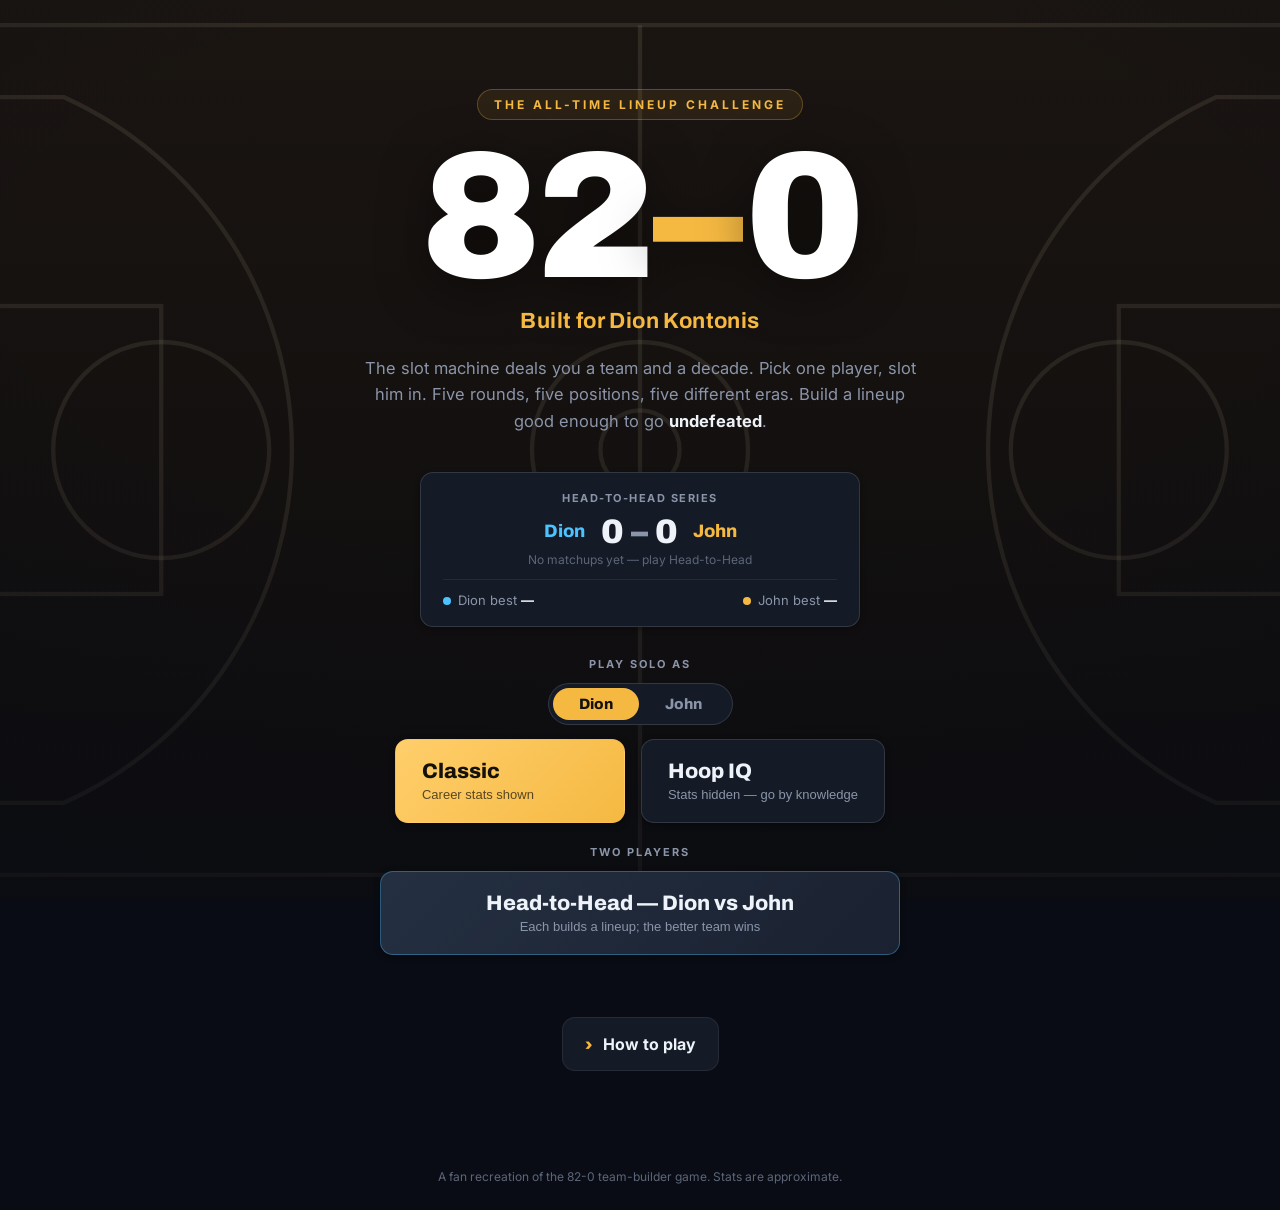
==== index.html @ c22071d2 "Add Dion & John users, head-to-head 2-player mode, and stats - Two users (Dion, John): pick who you " ====
<!DOCTYPE html>
<html lang="en">
  <head>
    <meta charset="UTF-8" />
    <meta name="viewport" content="width=device-width, initial-scale=1.0" />
    <title>82-0 · Built for Dion Kontonis</title>
    <link rel="preconnect" href="https://fonts.googleapis.com" />
    <link rel="preconnect" href="https://fonts.gstatic.com" crossorigin />
    <link
      href="https://fonts.googleapis.com/css2?family=Archivo:wght@600;700;800;900&family=Inter:wght@400;500;600;700;800&display=swap"
      rel="stylesheet"
    />
    <link rel="stylesheet" href="css/styles.css" />
  </head>
  <body>
    <div class="court-bg" aria-hidden="true">
      <svg viewBox="0 0 940 500" preserveAspectRatio="xMidYMid slice">
        <defs>
          <linearGradient id="hw" x1="0" y1="0" x2="0" y2="1">
            <stop offset="0" stop-color="#241a10" />
            <stop offset="0.5" stop-color="#1c140c" />
            <stop offset="1" stop-color="#120d08" />
          </linearGradient>
        </defs>
        <rect class="hw" x="0" y="0" width="940" height="500" fill="url(#hw)" />
        <g class="lines" fill="none">
          <rect x="14" y="14" width="912" height="472" rx="2" />
          <line x1="470" y1="14" x2="470" y2="486" />
          <circle cx="470" cy="250" r="60" />
          <circle cx="470" cy="250" r="22" />
          <!-- left end -->
          <rect x="14" y="170" width="190" height="160" />
          <circle cx="204" cy="250" r="60" />
          <line x1="58" y1="220" x2="58" y2="280" />
          <circle cx="68" cy="250" r="9" />
          <path d="M14,54 L150,54 A215,215 0 0 1 150,446 L14,446" />
          <!-- right end -->
          <rect x="736" y="170" width="190" height="160" />
          <circle cx="736" cy="250" r="60" />
          <line x1="882" y1="220" x2="882" y2="280" />
          <circle cx="872" cy="250" r="9" />
          <path d="M926,54 L790,54 A215,215 0 0 0 790,446 L926,446" />
        </g>
      </svg>
    </div>
    <div id="fireworks" class="fx-layer"></div>
    <div id="confetti" class="confetti-layer"></div>

    <!-- START SCREEN -->
    <section id="start-screen" class="screen">
      <div class="hero">
        <span class="kicker">The all-time lineup challenge</span>
        <h1 class="logo">82<span class="dash">–</span>0</h1>
        <p class="built-for">Built for Dion Kontonis</p>
        <p class="tagline">
          The slot machine deals you a team and a decade. Pick one player, slot
          him in. Five rounds, five positions, five different eras. Build a
          lineup good enough to go <strong>undefeated</strong>.
        </p>
        <div class="scoreboard" id="scoreboard"></div>

        <div class="play-section">
          <div class="section-head">Play solo as</div>
          <div class="user-toggle" id="user-toggle">
            <button class="utog active" data-user="Dion">Dion</button>
            <button class="utog" data-user="John">John</button>
          </div>
          <div class="mode-buttons">
            <button id="play-classic" class="mode-btn primary">
              <span class="mode-title">Classic</span>
              <span class="mode-sub">Career stats shown</span>
            </button>
            <button id="play-hoopiq" class="mode-btn">
              <span class="mode-title">Hoop IQ</span>
              <span class="mode-sub">Stats hidden — go by knowledge</span>
            </button>
          </div>
        </div>

        <div class="play-section">
          <div class="section-head">Two players</div>
          <button id="play-h2h" class="mode-btn h2h-btn">
            <span class="mode-title">Head-to-Head — Dion vs John</span>
            <span class="mode-sub">Each builds a lineup; the better team wins</span>
          </button>
        </div>

        <details class="how-to">
          <summary>How to play</summary>
          <ul>
            <li>Each round, a random <b>decade</b> and <b>franchise</b> are rolled.</li>
            <li>Pick exactly one player and place him at an open court position he actually played.</li>
            <li>Fill all five spots: PG, SG, SF, PF, C — each from a different decade.</li>
            <li>You get <b>one team skip</b> and <b>one era skip</b> per game.</li>
            <li>After five picks, your season is simulated into a record from 0–82 to 82–0.</li>
          </ul>
        </details>
      </div>
    </section>

    <!-- GAME SCREEN -->
    <section id="game-screen" class="screen hidden">
      <header class="topbar">
        <div class="brand">
          82<span class="dash">–</span>0
          <span class="brand-sub">Built for Dion Kontonis</span>
        </div>
        <div class="topbar-right">
          <span id="builder-badge" class="badge builder hidden"></span>
          <span id="mode-badge" class="badge">Classic</span>
          <span id="round-indicator" class="round">Round 1 / 5</span>
        </div>
      </header>

      <div class="court-wrap">
        <div id="court" class="court"></div>
      </div>

      <div class="slot-machine" id="slot-machine">
        <div class="reel" id="reel-team">
          <span id="reel-logo" class="reel-logo"></span>
          <span id="reel-text" class="reel-text">—</span>
        </div>
        <div class="skips">
          <button id="team-skip" class="skip-btn">Team skip (1)</button>
          <button id="era-skip" class="skip-btn">Era skip (1)</button>
        </div>
      </div>
      <div id="roll-note" class="roll-note hidden"></div>

      <div class="roster-toolbar">
        <input
          id="roster-search"
          class="roster-search"
          type="search"
          placeholder="Search this roster by name…"
          autocomplete="off"
        />
        <span id="roster-count" class="roster-count"></span>
      </div>

      <div class="roster-filters">
        <div class="pos-chips" id="pos-chips">
          <button class="chip active" data-pos="ALL">All</button>
          <button class="chip" data-pos="PG">PG</button>
          <button class="chip" data-pos="SG">SG</button>
          <button class="chip" data-pos="SF">SF</button>
          <button class="chip" data-pos="PF">PF</button>
          <button class="chip" data-pos="C">C</button>
        </div>
        <label class="sort-label">
          Sort
          <select id="sort-select" class="sort-select">
            <option value="ppg">Points</option>
            <option value="rpg">Rebounds</option>
            <option value="apg">Assists</option>
            <option value="spg">Steals</option>
            <option value="bpg">Blocks</option>
            <option value="name">Name (A–Z)</option>
          </select>
        </label>
      </div>

      <div id="roster-list" class="roster-list"></div>
    </section>

    <!-- RESULT SCREEN -->
    <section id="result-screen" class="screen hidden">
      <div class="result-card">
        <p class="result-label">Final projected record</p>
        <h2 id="result-record" class="record">0–0</h2>
        <div class="grade-row">
          <span class="grade-label">Grade</span>
          <span id="result-grade" class="grade">A</span>
        </div>
        <p id="result-blurb" class="result-blurb"></p>

        <ul id="result-lineup" class="result-lineup"></ul>

        <details class="rating-breakdown">
          <summary>How this record was calculated</summary>
          <p class="rating-note">
            Your five players' per-game stats are added up. Each category is
            scored against an elite five-man lineup, weighted, and combined into
            a strength rating that maps to a record. Bars show your lineup's
            total vs. the elite bar.
          </p>
          <div id="rating-bars" class="rating-bars"></div>
          <div class="rating-strength">
            Strength rating: <b id="rating-value">—</b>
          </div>
        </details>

        <div class="result-extras">
          <div class="extra">
            <span class="extra-label">Best pick</span>
            <span id="result-best" class="extra-value"></span>
          </div>
          <div class="extra">
            <span class="extra-label">Biggest weakness</span>
            <span id="result-weakness" class="extra-value"></span>
          </div>
        </div>

        <div id="personal-best" class="personal-best hidden"></div>

        <div class="result-actions">
          <button id="save-result" class="action-btn save">★ Record this result</button>
          <button id="share-result" class="action-btn">Share</button>
        </div>
        <button id="play-again" class="action-btn primary play-again">Play again</button>
      </div>
    </section>

    <!-- HANDOFF (pass the device) -->
    <section id="handoff-screen" class="screen hidden">
      <div class="handoff-card">
        <div id="handoff-check" class="handoff-check">✓</div>
        <h2 id="handoff-title" class="handoff-title"></h2>
        <p id="handoff-sub" class="handoff-sub"></p>
        <button id="handoff-continue" class="action-btn primary"></button>
      </div>
    </section>

    <!-- HEAD-TO-HEAD RESULT -->
    <section id="h2h-result-screen" class="screen hidden">
      <div class="h2h-card">
        <p class="result-label">Head-to-head result</p>
        <h2 id="h2h-winner" class="h2h-winner"></h2>
        <p id="h2h-blurb" class="result-blurb"></p>
        <div class="h2h-grid">
          <div class="h2h-side" id="h2h-side-0"></div>
          <div class="h2h-vs">VS</div>
          <div class="h2h-side" id="h2h-side-1"></div>
        </div>
        <div id="h2h-series" class="h2h-series"></div>
        <div class="result-actions">
          <button id="h2h-again" class="action-btn save">Rematch</button>
          <button id="h2h-home" class="action-btn">Home</button>
        </div>
      </div>
    </section>

    <footer class="site-footer">
      A fan recreation of the 82-0 team-builder game. Stats are approximate.
    </footer>

    <script src="js/data.js"></script>
    <script src="js/teams.js"></script>
    <script src="js/game.js"></script>
  </body>
</html>
---- css/styles.css ----
/* ============================================================
   82-0 · Built for Dion Kontonis
   Visual system: dark, crisp, sports-broadcast feel.
   ============================================================ */

:root {
  --bg: #090c14;
  --bg-2: #0e131f;
  --surface: #141a26;
  --surface-2: #1a2130;
  --surface-3: #222b3c;
  --line: rgba(255, 255, 255, 0.07);
  --line-2: rgba(255, 255, 255, 0.13);

  --text: #eef2f9;
  --muted: #8b95a9;
  --faint: #5d6678;

  --accent: #f5b942;       /* amber gold */
  --accent-2: #ffce6b;
  --ink: #14110a;          /* text on accent */
  --info: #4cc2ff;
  --good: #34d399;
  --bad: #f6685e;

  --radius: 18px;
  --radius-md: 13px;
  --radius-sm: 9px;
  --shadow-sm: 0 2px 6px rgba(0, 0, 0, 0.35);
  --shadow: 0 14px 40px rgba(0, 0, 0, 0.4);
  --shadow-lg: 0 30px 70px rgba(0, 0, 0, 0.55);

  --display: "Archivo", "Inter", system-ui, sans-serif;
  --body: "Inter", system-ui, -apple-system, "Segoe UI", Roboto, sans-serif;
}

* {
  box-sizing: border-box;
}

html {
  -webkit-text-size-adjust: 100%;
}

body {
  margin: 0;
  font-family: var(--body);
  color: var(--text);
  background:
    radial-gradient(1100px 520px at 85% -8%, rgba(76, 194, 255, 0.10), transparent 60%),
    radial-gradient(900px 500px at 10% 0%, rgba(245, 185, 66, 0.10), transparent 55%),
    linear-gradient(180deg, var(--bg-2) 0%, var(--bg) 60%);
  background-color: var(--bg);
  min-height: 100vh;
  -webkit-font-smoothing: antialiased;
  text-rendering: optimizeLegibility;
}

.screen {
  max-width: 1000px;
  margin: 0 auto;
  padding: 26px 20px 72px;
}

.hidden {
  display: none !important;
}

::selection {
  background: rgba(245, 185, 66, 0.3);
}

/* ----------------------------- Start screen ----------------------------- */
.hero {
  text-align: center;
  padding-top: 7vh;
  display: flex;
  flex-direction: column;
  align-items: center;
}

.kicker {
  display: inline-block;
  text-transform: uppercase;
  letter-spacing: 3px;
  font-size: 12px;
  font-weight: 700;
  color: var(--accent);
  background: rgba(245, 185, 66, 0.08);
  border: 1px solid rgba(245, 185, 66, 0.28);
  padding: 7px 16px;
  border-radius: 999px;
}

.logo {
  font-family: var(--display);
  font-size: clamp(86px, 19vw, 180px);
  font-weight: 900;
  line-height: 0.86;
  margin: 20px 0 0;
  letter-spacing: -5px;
  color: #fff;
  text-shadow: 0 10px 50px rgba(0, 0, 0, 0.5);
}

.dash {
  color: var(--accent);
}

.built-for {
  margin: 14px 0 0;
  font-family: var(--display);
  font-size: clamp(16px, 2.4vw, 22px);
  font-weight: 700;
  letter-spacing: 0.4px;
  color: var(--accent);
}

.tagline {
  max-width: 560px;
  margin: 22px auto 34px;
  color: var(--muted);
  font-size: 16.5px;
  line-height: 1.6;
}

.tagline strong {
  color: var(--text);
}

.mode-buttons {
  display: flex;
  gap: 16px;
  justify-content: center;
  flex-wrap: wrap;
}

.mode-btn {
  display: flex;
  flex-direction: column;
  gap: 5px;
  align-items: flex-start;
  text-align: left;
  background: var(--surface);
  border: 1px solid var(--line-2);
  color: var(--text);
  padding: 20px 26px;
  border-radius: var(--radius-md);
  cursor: pointer;
  min-width: 230px;
  box-shadow: var(--shadow-sm);
  transition: transform 0.15s ease, border-color 0.15s ease,
    box-shadow 0.15s ease, background 0.15s ease;
}

.mode-btn:hover {
  transform: translateY(-3px);
  border-color: rgba(245, 185, 66, 0.6);
  box-shadow: var(--shadow);
}

.mode-btn.primary {
  background: linear-gradient(135deg, var(--accent-2) 0%, var(--accent) 100%);
  color: var(--ink);
  border-color: transparent;
}

.mode-btn.primary .mode-sub {
  color: rgba(20, 17, 10, 0.7);
}

.mode-title {
  font-family: var(--display);
  font-size: 21px;
  font-weight: 800;
}

.mode-sub {
  font-size: 13px;
  color: var(--muted);
}

.how-to {
  margin: 40px auto 0;
  max-width: 560px;
  text-align: left;
  background: var(--surface);
  border: 1px solid var(--line);
  border-radius: var(--radius-md);
  padding: 16px 22px;
}

.how-to summary {
  cursor: pointer;
  font-weight: 700;
  color: var(--text);
  list-style: none;
}

.how-to summary::-webkit-details-marker {
  display: none;
}

.how-to summary::before {
  content: "›";
  color: var(--accent);
  font-weight: 900;
  margin-right: 10px;
  display: inline-block;
  transition: transform 0.2s ease;
}

.how-to[open] summary::before {
  transform: rotate(90deg);
}

.how-to ul {
  margin: 14px 0 4px;
  color: var(--muted);
  line-height: 1.7;
  padding-left: 22px;
}

.how-to b {
  color: var(--text);
}

/* ------------------------------- Top bar -------------------------------- */
.topbar {
  display: flex;
  justify-content: space-between;
  align-items: center;
  margin-bottom: 22px;
  padding-bottom: 18px;
  border-bottom: 1px solid var(--line);
}

.brand {
  display: flex;
  flex-direction: column;
  line-height: 1;
  font-family: var(--display);
  font-size: 30px;
  font-weight: 900;
  letter-spacing: -1.5px;
}

.brand-sub {
  font-family: var(--body);
  font-size: 11px;
  font-weight: 700;
  letter-spacing: 0.4px;
  color: var(--accent);
  margin-top: 5px;
}

.topbar-right {
  display: flex;
  align-items: center;
  gap: 10px;
}

.badge {
  background: var(--surface-2);
  border: 1px solid var(--line-2);
  color: var(--info);
  padding: 6px 14px;
  border-radius: 999px;
  font-size: 12.5px;
  font-weight: 700;
}

.round {
  color: var(--text);
  font-weight: 700;
  font-size: 14px;
  background: var(--surface-2);
  border: 1px solid var(--line-2);
  padding: 6px 14px;
  border-radius: 999px;
}

/* -------------------------------- Court --------------------------------- */
.court-wrap {
  position: relative;
  background:
    radial-gradient(120% 100% at 50% 0%, rgba(255, 255, 255, 0.04), transparent 60%),
    linear-gradient(180deg, #16321f 0%, #0d2316 100%);
  border: 1px solid rgba(120, 200, 150, 0.18);
  border-radius: var(--radius);
  padding: 20px;
  margin-bottom: 18px;
  box-shadow: var(--shadow), inset 0 1px 0 rgba(255, 255, 255, 0.05);
  overflow: hidden;
}

/* faint center-circle motif */
.court-wrap::before {
  content: "";
  position: absolute;
  top: -70px;
  left: 50%;
  transform: translateX(-50%);
  width: 200px;
  height: 200px;
  border: 2px solid rgba(255, 255, 255, 0.06);
  border-radius: 50%;
  pointer-events: none;
}

.court {
  position: relative;
  display: grid;
  grid-template-columns: repeat(5, 1fr);
  gap: 12px;
}

.slot {
  background: rgba(0, 0, 0, 0.28);
  border: 1px solid rgba(255, 255, 255, 0.12);
  border-radius: var(--radius-md);
  padding: 14px 8px;
  min-height: 122px;
  text-align: center;
  display: flex;
  flex-direction: column;
  gap: 5px;
  align-items: center;
  justify-content: center;
  transition: transform 0.15s ease, box-shadow 0.15s ease;
}

.slot.filled {
  box-shadow: var(--shadow-sm), inset 0 1px 0 rgba(255, 255, 255, 0.08);
}

.slot-pos {
  font-family: var(--display);
  font-weight: 900;
  color: var(--accent);
  font-size: 15px;
  letter-spacing: 0.5px;
}

.slot.filled .slot-pos {
  color: #fff;
  opacity: 0.85;
}

.slot-name {
  font-weight: 700;
  font-size: 13.5px;
  line-height: 1.2;
}

.slot-meta {
  font-size: 11px;
  color: rgba(255, 255, 255, 0.65);
  font-weight: 600;
}

.slot-empty {
  font-size: 12px;
  color: var(--muted);
}

/* ----------------------------- Slot machine ----------------------------- */
.slot-machine {
  display: flex;
  align-items: center;
  justify-content: space-between;
  gap: 14px;
  background: var(--surface);
  border: 1px solid var(--line-2);
  border-radius: var(--radius);
  padding: 14px 18px;
  margin-bottom: 10px;
  box-shadow: var(--shadow-sm);
  flex-wrap: wrap;
  transition: border-color 0.25s ease, background 0.25s ease;
}

.reel {
  display: flex;
  align-items: center;
  gap: 14px;
  transition: opacity 0.15s ease;
}

.reel.spinning {
  opacity: 0.7;
}

.reel.spinning .reel-logo {
  animation: pulse 0.35s ease-in-out infinite alternate;
}

@keyframes pulse {
  to {
    transform: scale(1.08);
  }
}

.reel-logo {
  display: inline-flex;
  width: 52px;
  height: 52px;
  align-items: center;
  justify-content: center;
}

.reel-text {
  display: flex;
  flex-direction: column;
  line-height: 1.15;
}

.reel-decade {
  font-size: 12px;
  font-weight: 800;
  letter-spacing: 1.5px;
  text-transform: uppercase;
  color: var(--accent);
}

.reel-name {
  font-family: var(--display);
  font-size: 21px;
  font-weight: 800;
}

.team-logo {
  width: 52px;
  height: 52px;
  object-fit: contain;
  filter: drop-shadow(0 3px 8px rgba(0, 0, 0, 0.5));
}

.team-badge {
  display: inline-flex;
  align-items: center;
  justify-content: center;
  width: 46px;
  height: 46px;
  border-radius: 50%;
  font-family: var(--display);
  font-size: 13px;
  font-weight: 900;
  box-shadow: 0 3px 10px rgba(0, 0, 0, 0.45);
}

.skips {
  display: flex;
  gap: 10px;
}

.skip-btn {
  background: var(--surface-2);
  border: 1px solid var(--line-2);
  color: var(--text);
  padding: 9px 15px;
  border-radius: var(--radius-sm);
  font-weight: 700;
  font-size: 13px;
  cursor: pointer;
  transition: all 0.13s ease;
}

.skip-btn:hover:not(:disabled) {
  border-color: var(--info);
  color: #fff;
}

.skip-btn:disabled {
  opacity: 0.38;
  cursor: not-allowed;
}

/* roll fallback note */
.roll-note {
  margin: 0 2px 12px;
  font-size: 13px;
  font-weight: 600;
  color: var(--accent-2);
  background: rgba(245, 185, 66, 0.09);
  border: 1px solid rgba(245, 185, 66, 0.28);
  border-radius: var(--radius-sm);
  padding: 9px 14px;
  opacity: 0;
  transform: translateY(-4px);
  transition: opacity 0.3s ease, transform 0.3s ease;
}

.roll-note.show {
  opacity: 1;
  transform: translateY(0);
}

/* ------------------------- Roster toolbar/filters ----------------------- */
.roster-toolbar {
  display: flex;
  align-items: center;
  gap: 12px;
  margin: 14px 0 12px;
  flex-wrap: wrap;
}

.roster-search {
  flex: 1;
  min-width: 200px;
  background: var(--surface);
  border: 1px solid var(--line-2);
  border-radius: var(--radius-sm);
  color: var(--text);
  padding: 11px 15px;
  font-size: 15px;
  font-family: var(--body);
}

.roster-search::placeholder {
  color: var(--faint);
}

.roster-search:focus {
  outline: none;
  border-color: var(--accent);
  box-shadow: 0 0 0 3px rgba(245, 185, 66, 0.15);
}

.roster-count {
  color: var(--muted);
  font-size: 13px;
  font-weight: 600;
  white-space: nowrap;
}

.roster-filters {
  display: flex;
  align-items: center;
  justify-content: space-between;
  gap: 12px;
  margin-bottom: 16px;
  flex-wrap: wrap;
}

.pos-chips {
  display: flex;
  gap: 6px;
  flex-wrap: wrap;
  background: var(--surface);
  border: 1px solid var(--line);
  border-radius: 999px;
  padding: 4px;
}

.chip {
  background: transparent;
  border: none;
  color: var(--muted);
  padding: 7px 15px;
  border-radius: 999px;
  font-weight: 700;
  font-size: 13px;
  cursor: pointer;
  transition: all 0.13s ease;
}

.chip:hover {
  color: var(--text);
}

.chip.active {
  background: var(--accent);
  color: var(--ink);
  box-shadow: var(--shadow-sm);
}

.sort-label {
  color: var(--muted);
  font-size: 13px;
  font-weight: 600;
  display: inline-flex;
  align-items: center;
  gap: 8px;
}

.sort-select {
  background: var(--surface);
  border: 1px solid var(--line-2);
  color: var(--text);
  padding: 9px 12px;
  border-radius: var(--radius-sm);
  font-weight: 700;
  font-size: 13px;
  cursor: pointer;
  font-family: var(--body);
}

.sort-select:focus {
  outline: none;
  border-color: var(--accent);
}

/* ----------------------------- Roster list ------------------------------ */
.roster-list {
  display: grid;
  grid-template-columns: repeat(auto-fill, minmax(248px, 1fr));
  gap: 12px;
}

.player-card {
  position: relative;
  background: var(--surface);
  border: 1px solid var(--line);
  border-left: 3px solid var(--team, var(--line-2));
  border-radius: var(--radius-md);
  padding: 15px;
  display: flex;
  flex-direction: column;
  gap: 12px;
  box-shadow: var(--shadow-sm);
  transition: transform 0.13s ease, border-color 0.13s ease,
    box-shadow 0.13s ease;
}

.player-card:not(.disabled):hover {
  transform: translateY(-2px);
  box-shadow: var(--shadow);
  border-color: var(--line-2);
}

.player-card.disabled {
  opacity: 0.42;
}

.player-head {
  display: flex;
  justify-content: space-between;
  align-items: baseline;
  gap: 8px;
}

.player-name {
  font-weight: 700;
  font-size: 16px;
  letter-spacing: -0.2px;
}

.player-pos {
  font-size: 11px;
  color: var(--info);
  font-weight: 800;
  letter-spacing: 0.5px;
  white-space: nowrap;
  background: rgba(76, 194, 255, 0.1);
  padding: 3px 8px;
  border-radius: 6px;
}

.player-stats {
  display: flex;
  flex-wrap: wrap;
  gap: 6px;
}

.stat {
  font-size: 11px;
  color: var(--muted);
  background: var(--surface-2);
  border: 1px solid var(--line);
  padding: 4px 8px;
  border-radius: 7px;
  font-weight: 600;
}

.stat b {
  color: var(--text);
  font-weight: 800;
}

.hidden-stats {
  font-style: italic;
  color: var(--faint);
  font-size: 12px;
}

.pick-actions {
  display: flex;
  gap: 8px;
  flex-wrap: wrap;
  margin-top: auto;
}

.pick-btn {
  flex: 1;
  background: linear-gradient(135deg, var(--accent-2) 0%, var(--accent) 100%);
  color: var(--ink);
  border: none;
  padding: 9px 10px;
  border-radius: var(--radius-sm);
  font-weight: 800;
  cursor: pointer;
  font-size: 13px;
  transition: filter 0.12s ease, transform 0.12s ease;
}

.pick-btn:hover {
  filter: brightness(1.07);
  transform: translateY(-1px);
}

.no-slot {
  font-size: 12px;
  color: var(--faint);
}

/* ----------------------------- Result screen ---------------------------- */
.result-card {
  max-width: 560px;
  margin: 4vh auto 0;
  background: var(--surface);
  border: 1px solid var(--line-2);
  border-radius: var(--radius);
  padding: 34px 28px;
  text-align: center;
  box-shadow: var(--shadow-lg);
}

.result-label {
  color: var(--muted);
  margin: 0 0 6px;
  text-transform: uppercase;
  letter-spacing: 2px;
  font-size: 11.5px;
  font-weight: 700;
}

.record {
  font-family: var(--display);
  font-size: 72px;
  font-weight: 900;
  margin: 0;
  letter-spacing: -3px;
  line-height: 1;
}

.record.perfect {
  background: linear-gradient(90deg, var(--accent), var(--good), var(--info));
  -webkit-background-clip: text;
  background-clip: text;
  color: transparent;
}

.grade-row {
  display: inline-flex;
  align-items: center;
  gap: 10px;
  margin: 16px 0 6px;
  background: var(--surface-2);
  border: 1px solid var(--line-2);
  padding: 8px 18px;
  border-radius: 999px;
}

.grade-label {
  color: var(--muted);
  font-size: 13px;
  font-weight: 600;
}

.grade {
  font-family: var(--display);
  font-size: 26px;
  font-weight: 900;
  color: var(--accent);
}

.result-blurb {
  color: var(--text);
  font-size: 16px;
  font-weight: 600;
  margin: 12px 0 22px;
}

.result-lineup {
  list-style: none;
  padding: 0;
  margin: 0 0 18px;
  text-align: left;
  border: 1px solid var(--line);
  border-radius: var(--radius-md);
  overflow: hidden;
}

.result-lineup li {
  display: flex;
  align-items: baseline;
  gap: 10px;
  padding: 11px 14px;
  background: var(--surface-2);
}

.result-lineup li:nth-child(even) {
  background: var(--surface);
}

.rl-pos {
  font-family: var(--display);
  font-weight: 900;
  color: var(--accent);
  width: 30px;
}

.rl-name {
  font-weight: 700;
}

.rl-meta {
  margin-left: auto;
  font-size: 12px;
  color: var(--muted);
  font-weight: 600;
}

/* rating breakdown */
.rating-breakdown {
  text-align: left;
  background: var(--surface-2);
  border: 1px solid var(--line);
  border-radius: var(--radius-md);
  padding: 14px 18px;
  margin-bottom: 18px;
}

.rating-breakdown summary {
  cursor: pointer;
  font-weight: 800;
  color: var(--text);
  font-size: 14px;
  list-style: none;
}

.rating-breakdown summary::-webkit-details-marker {
  display: none;
}

.rating-breakdown summary::before {
  content: "›";
  color: var(--accent);
  font-weight: 900;
  margin-right: 9px;
  display: inline-block;
  transition: transform 0.2s ease;
}

.rating-breakdown[open] summary::before {
  transform: rotate(90deg);
}

.rating-note {
  color: var(--muted);
  font-size: 12.5px;
  line-height: 1.55;
  margin: 12px 0 16px;
}

.rating-bars {
  display: flex;
  flex-direction: column;
  gap: 9px;
}

.rb-row {
  display: grid;
  grid-template-columns: 92px 1fr 86px;
  align-items: center;
  gap: 10px;
}

.rb-label {
  font-size: 12px;
  font-weight: 700;
  color: var(--muted);
}

.rb-track {
  height: 9px;
  background: rgba(255, 255, 255, 0.07);
  border-radius: 6px;
  overflow: hidden;
}

.rb-fill {
  display: block;
  height: 100%;
  background: linear-gradient(90deg, var(--accent), var(--accent-2));
  border-radius: 6px;
  transition: width 0.5s cubic-bezier(0.22, 1, 0.36, 1);
}

.rb-fill.elite {
  background: linear-gradient(90deg, var(--good), var(--info));
}

.rb-val {
  font-size: 12px;
  font-weight: 700;
  text-align: right;
}

.rating-strength {
  margin-top: 16px;
  font-size: 13px;
  color: var(--muted);
  font-weight: 600;
}

.rating-strength b {
  color: var(--text);
  font-size: 15px;
  font-family: var(--display);
}

.result-extras {
  display: flex;
  gap: 12px;
  margin-bottom: 24px;
}

.extra {
  flex: 1;
  background: var(--surface-2);
  border: 1px solid var(--line);
  border-radius: var(--radius-md);
  padding: 14px;
  text-align: left;
}

.extra-label {
  display: block;
  font-size: 11px;
  text-transform: uppercase;
  letter-spacing: 0.6px;
  color: var(--muted);
  margin-bottom: 5px;
  font-weight: 700;
}

.extra-value {
  font-weight: 800;
  font-size: 15px;
}

.play-again {
  width: 100%;
  align-items: center;
  justify-content: center;
  text-align: center;
}

/* ------------------------------- Footer --------------------------------- */
.site-footer {
  text-align: center;
  color: var(--faint);
  font-size: 12px;
  padding: 26px 20px;
}

/* --------------------------- Court background ---------------------------- */
.court-bg {
  position: fixed;
  inset: 0;
  z-index: -1;
  overflow: hidden;
  pointer-events: none;
}

.court-bg svg {
  width: 100%;
  height: 100%;
  display: block;
}

.court-bg .lines {
  stroke: rgba(245, 222, 179, 0.16);
  stroke-width: 2.4;
}

/* darken the edges so foreground content keeps its contrast */
.court-bg::after {
  content: "";
  position: absolute;
  inset: 0;
  background:
    radial-gradient(120% 80% at 50% 30%, transparent 40%, rgba(9, 12, 20, 0.6) 100%),
    linear-gradient(180deg, rgba(9, 12, 20, 0.35), rgba(9, 12, 20, 0.55));
}

/* ------------------------------ Fireworks ------------------------------- */
.fx-layer {
  position: fixed;
  inset: 0;
  pointer-events: none;
  overflow: hidden;
  z-index: 60;
}

.fw-burst {
  position: absolute;
  width: 0;
  height: 0;
}

.fw-spark {
  position: absolute;
  left: 0;
  top: 0;
  width: 7px;
  height: 7px;
  border-radius: 50%;
  box-shadow: 0 0 8px currentColor;
  color: #fff;
  animation: spark 1.2s cubic-bezier(0.18, 0.7, 0.3, 1) forwards;
}

@keyframes spark {
  0% {
    transform: translate(0, 0) scale(1.1);
    opacity: 1;
  }
  70% {
    opacity: 1;
  }
  100% {
    transform: translate(var(--dx), calc(var(--dy) + 26px)) scale(0.3);
    opacity: 0;
  }
}

/* --------------------------- Record W/L colors -------------------------- */
.rec-w {
  color: var(--good);
}

.rec-l {
  color: var(--bad);
}

.rec-dash {
  color: var(--muted);
  margin: 0 8px;
}

/* --------------------------- Personal best ------------------------------ */
.personal-best {
  background: var(--surface-2);
  border: 1px solid var(--line);
  border-radius: var(--radius-sm);
  padding: 11px 14px;
  font-size: 13px;
  color: var(--muted);
  font-weight: 600;
  margin-bottom: 16px;
}

.personal-best b {
  color: var(--accent);
  font-family: var(--display);
  font-size: 16px;
}

/* --------------------------- Result actions ----------------------------- */
.result-actions {
  display: flex;
  gap: 10px;
  margin-bottom: 10px;
}

.action-btn {
  flex: 1;
  background: var(--surface-2);
  border: 1px solid var(--line-2);
  color: var(--text);
  padding: 13px 14px;
  border-radius: var(--radius-sm);
  font-weight: 800;
  font-size: 14px;
  cursor: pointer;
  font-family: var(--body);
  transition: transform 0.12s ease, border-color 0.12s ease,
    filter 0.12s ease, background 0.12s ease;
}

.action-btn:hover:not(:disabled) {
  border-color: var(--accent);
  transform: translateY(-1px);
}

.action-btn:disabled {
  opacity: 0.55;
  cursor: default;
}

.action-btn.save {
  color: var(--accent);
  border-color: rgba(245, 185, 66, 0.4);
}

.action-btn.primary {
  width: 100%;
  background: linear-gradient(135deg, var(--accent-2) 0%, var(--accent) 100%);
  color: var(--ink);
  border: none;
}

.action-btn.primary:hover {
  filter: brightness(1.07);
  transform: translateY(-1px);
}

/* ------------------------------ Scoreboard ------------------------------ */
.scoreboard {
  margin: 4px auto 30px;
  max-width: 440px;
  width: 100%;
  background: var(--surface);
  border: 1px solid var(--line-2);
  border-radius: var(--radius-md);
  padding: 18px 22px;
  box-shadow: var(--shadow-sm);
}

.sb-title {
  text-transform: uppercase;
  letter-spacing: 1.5px;
  font-size: 11px;
  font-weight: 700;
  color: var(--muted);
}

.sb-h2h {
  display: flex;
  align-items: center;
  justify-content: center;
  gap: 16px;
  margin: 8px 0 2px;
}

.sb-name {
  font-family: var(--display);
  font-weight: 800;
  font-size: 18px;
}

.sb-name.dion,
.sb-dot.dion,
.dion {
  color: var(--info);
}

.sb-name.john,
.sb-dot.john,
.john {
  color: var(--accent);
}

.sb-score {
  font-family: var(--display);
  font-size: 34px;
  font-weight: 900;
  letter-spacing: -1px;
}

.sb-dash {
  color: var(--muted);
  margin: 0 8px;
}

.sb-sub {
  font-size: 12px;
  color: var(--faint);
  margin-bottom: 12px;
}

.sb-bests {
  display: flex;
  justify-content: space-between;
  gap: 12px;
  border-top: 1px solid var(--line);
  padding-top: 12px;
  font-size: 13px;
  color: var(--muted);
}

.sb-bests b {
  color: var(--text);
}

.sb-dot {
  display: inline-block;
  width: 8px;
  height: 8px;
  border-radius: 50%;
  background: currentColor;
  margin-right: 7px;
}

/* ------------------------- Play sections / toggle ----------------------- */
.play-section {
  width: 100%;
  max-width: 520px;
  margin: 0 auto 22px;
}

.section-head {
  text-transform: uppercase;
  letter-spacing: 2px;
  font-size: 11px;
  font-weight: 700;
  color: var(--muted);
  margin-bottom: 12px;
}

.user-toggle {
  display: inline-flex;
  background: var(--surface);
  border: 1px solid var(--line-2);
  border-radius: 999px;
  padding: 4px;
  margin-bottom: 14px;
}

.utog {
  background: transparent;
  border: none;
  color: var(--muted);
  font-family: var(--display);
  font-weight: 800;
  font-size: 15px;
  padding: 8px 26px;
  border-radius: 999px;
  cursor: pointer;
  transition: all 0.13s ease;
}

.utog:hover {
  color: var(--text);
}

.utog.active {
  background: var(--accent);
  color: var(--ink);
}

.h2h-btn {
  width: 100%;
  flex-direction: column;
  align-items: center;
  text-align: center;
  background: linear-gradient(135deg, #243042 0%, #1a2130 100%);
  border-color: rgba(76, 194, 255, 0.35);
}

.h2h-btn:hover {
  border-color: var(--info);
}

.badge.builder {
  background: rgba(76, 194, 255, 0.12);
  border-color: rgba(76, 194, 255, 0.4);
  color: var(--info);
}

/* ------------------------------- Handoff -------------------------------- */
.handoff-card {
  max-width: 460px;
  margin: 12vh auto 0;
  text-align: center;
  background: var(--surface);
  border: 1px solid var(--line-2);
  border-radius: var(--radius);
  padding: 40px 30px;
  box-shadow: var(--shadow-lg);
}

.handoff-check {
  width: 64px;
  height: 64px;
  margin: 0 auto 18px;
  border-radius: 50%;
  background: rgba(52, 211, 153, 0.15);
  border: 2px solid var(--good);
  color: var(--good);
  font-size: 32px;
  font-weight: 900;
  display: flex;
  align-items: center;
  justify-content: center;
}

.handoff-title {
  font-family: var(--display);
  font-size: 26px;
  margin: 0 0 8px;
}

.handoff-sub {
  color: var(--muted);
  margin: 0 0 26px;
  font-size: 15px;
}

/* --------------------------- Head-to-head result ------------------------ */
.h2h-card {
  max-width: 720px;
  margin: 4vh auto 0;
  background: var(--surface);
  border: 1px solid var(--line-2);
  border-radius: var(--radius);
  padding: 30px 26px;
  text-align: center;
  box-shadow: var(--shadow-lg);
}

.h2h-winner {
  font-family: var(--display);
  font-size: 40px;
  font-weight: 900;
  margin: 6px 0 4px;
  letter-spacing: -1px;
}

.h2h-winner.win-dion {
  color: var(--info);
}

.h2h-winner.win-john {
  color: var(--accent);
}

.h2h-winner.tie {
  color: var(--text);
}

.h2h-grid {
  display: grid;
  grid-template-columns: 1fr auto 1fr;
  gap: 14px;
  align-items: stretch;
  margin: 18px 0;
}

.h2h-vs {
  align-self: center;
  font-family: var(--display);
  font-weight: 900;
  color: var(--muted);
  font-size: 18px;
}

.h2h-side {
  background: var(--surface-2);
  border: 1px solid var(--line);
  border-radius: var(--radius-md);
  padding: 16px 14px;
  text-align: left;
}

.h2h-side.winner {
  border-color: var(--good);
  box-shadow: 0 0 0 1px var(--good), var(--shadow);
}

.h2h-head {
  display: flex;
  align-items: center;
  justify-content: space-between;
}

.h2h-user {
  font-family: var(--display);
  font-weight: 900;
  font-size: 20px;
}

.h2h-record {
  font-family: var(--display);
  font-size: 38px;
  font-weight: 900;
  letter-spacing: -2px;
  line-height: 1.1;
  margin-top: 6px;
}

.h2h-meta {
  font-size: 12px;
  color: var(--muted);
  margin-bottom: 10px;
}

.h2h-cats {
  display: flex;
  flex-wrap: wrap;
  gap: 5px;
  margin-bottom: 12px;
}

.h2h-cat {
  font-size: 11px;
  font-weight: 700;
  color: var(--muted);
  background: var(--surface-3);
  border: 1px solid var(--line);
  padding: 3px 7px;
  border-radius: 6px;
}

.h2h-cat.won {
  color: var(--good);
  border-color: rgba(52, 211, 153, 0.4);
  background: rgba(52, 211, 153, 0.1);
}

.h2h-lineup {
  list-style: none;
  padding: 0;
  margin: 0;
  font-size: 13px;
}

.h2h-lineup li {
  display: flex;
  align-items: baseline;
  gap: 8px;
  padding: 5px 0;
  border-top: 1px solid var(--line);
}

.h2h-lineup .rl-meta {
  margin-left: auto;
}

.h2h-series {
  font-size: 14px;
  color: var(--muted);
  margin: 8px 0 20px;
}

.h2h-series b {
  font-family: var(--display);
}

@media (max-width: 600px) {
  .h2h-grid {
    grid-template-columns: 1fr;
  }
  .h2h-vs {
    padding: 4px 0;
  }
}

/* ------------------------------ Confetti -------------------------------- */
.confetti-layer {
  position: fixed;
  inset: 0;
  pointer-events: none;
  overflow: hidden;
  z-index: 50;
}

.confetti-bit {
  position: absolute;
  top: -20px;
  width: 9px;
  height: 14px;
  border-radius: 2px;
  animation: fall linear forwards;
}

@keyframes fall {
  to {
    transform: translateY(105vh) rotate(720deg);
    opacity: 0.9;
  }
}

/* ----------------------------- Responsive ------------------------------- */
@media (max-width: 600px) {
  .court {
    gap: 7px;
  }
  .slot {
    padding: 9px 4px;
    min-height: 104px;
    border-radius: 10px;
  }
  .slot-name {
    font-size: 12px;
  }
  .reel-name {
    font-size: 17px;
  }
  .result-extras {
    flex-direction: column;
  }
  .record {
    font-size: 58px;
  }
  .mode-btn {
    min-width: 0;
    width: 100%;
  }
}
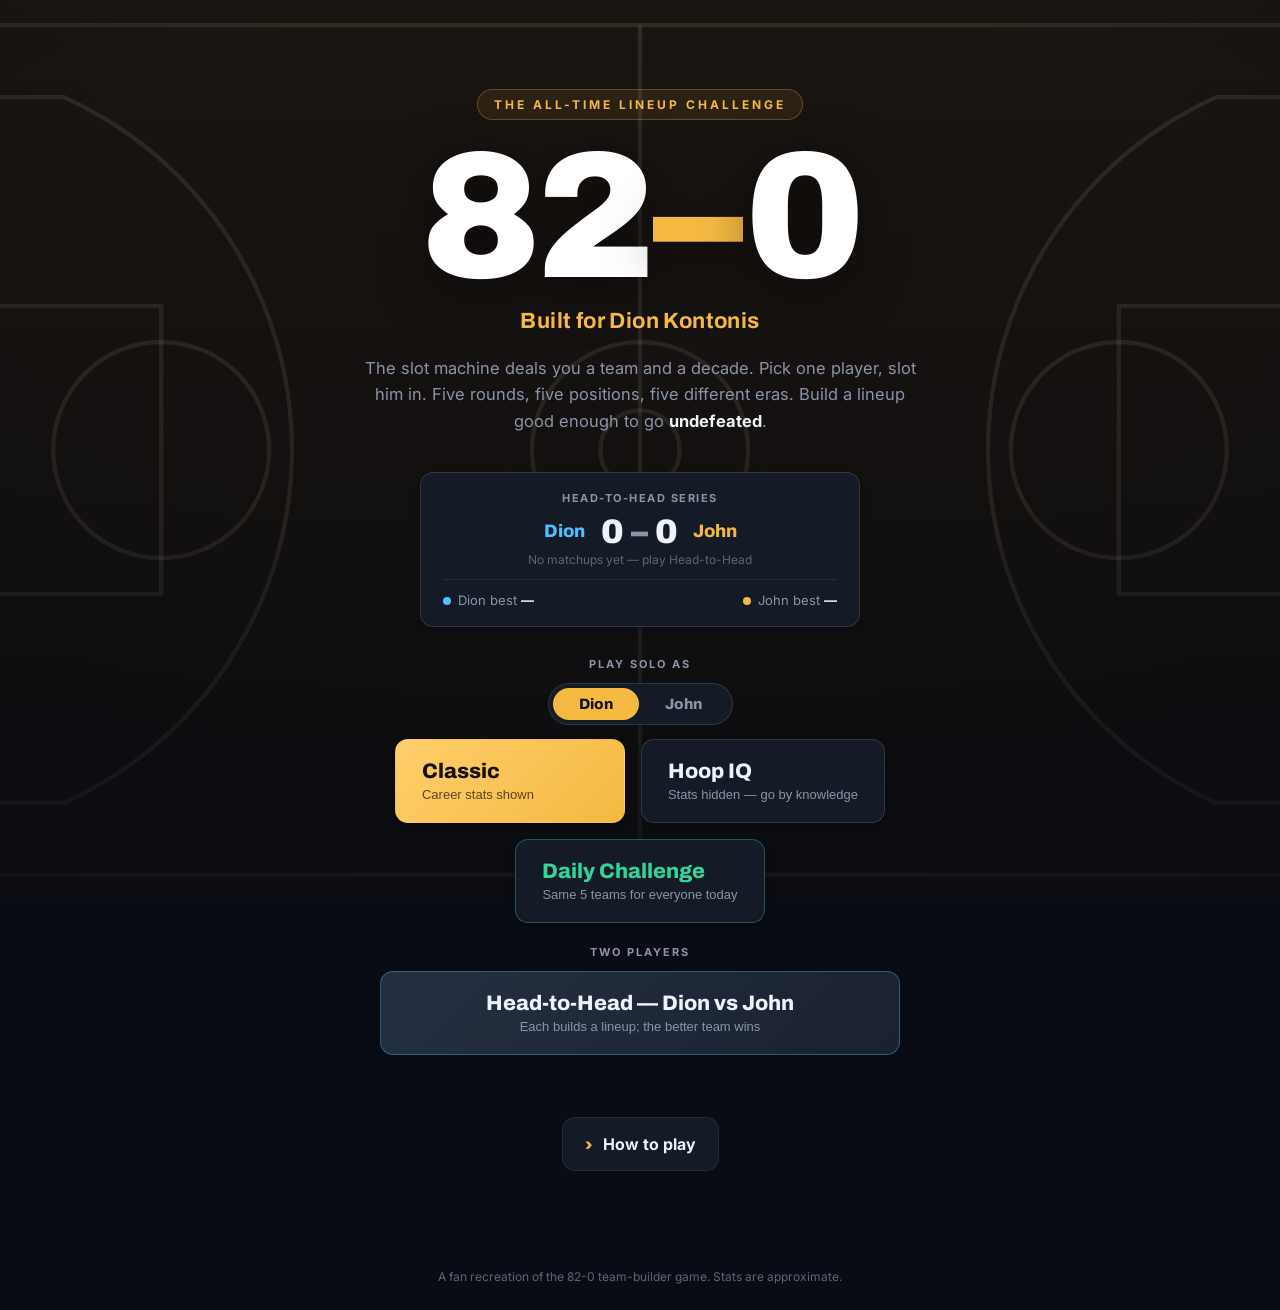
==== commit c3973979: "Add Daily Challenge and shareable result image - Daily Challenge: a date-seeded set of five teams th" ====
--- a/index.html
+++ b/index.html
@@ -2,8 +2,22 @@
 <html lang="en">
   <head>
     <meta charset="UTF-8" />
-    <meta name="viewport" content="width=device-width, initial-scale=1.0" />
+    <meta
+      name="viewport"
+      content="width=device-width, initial-scale=1.0, viewport-fit=cover"
+    />
     <title>82-0 · Built for Dion Kontonis</title>
+
+    <!-- Installable web app (Add to Home Screen on iPad/iPhone) -->
+    <meta name="theme-color" content="#090c14" />
+    <meta name="mobile-web-app-capable" content="yes" />
+    <meta name="apple-mobile-web-app-capable" content="yes" />
+    <meta name="apple-mobile-web-app-status-bar-style" content="black-translucent" />
+    <meta name="apple-mobile-web-app-title" content="82-0" />
+    <link rel="apple-touch-icon" href="/icons/apple-touch-icon.png" />
+    <link rel="icon" type="image/png" href="/icons/icon-192.png" />
+    <link rel="manifest" href="/manifest.webmanifest" />
+
     <link rel="preconnect" href="https://fonts.googleapis.com" />
     <link rel="preconnect" href="https://fonts.gstatic.com" crossorigin />
     <link
@@ -74,6 +88,10 @@
               <span class="mode-title">Hoop IQ</span>
               <span class="mode-sub">Stats hidden — go by knowledge</span>
             </button>
+            <button id="play-daily" class="mode-btn daily-btn">
+              <span class="mode-title">Daily Challenge</span>
+              <span class="mode-sub">Same 5 teams for everyone today</span>
+            </button>
           </div>
         </div>
 
@@ -117,14 +135,17 @@
       </div>
 
       <div class="slot-machine" id="slot-machine">
-        <div class="reel" id="reel-team">
-          <span id="reel-logo" class="reel-logo"></span>
-          <span id="reel-text" class="reel-text">—</span>
-        </div>
-        <div class="skips">
-          <button id="team-skip" class="skip-btn">Team skip (1)</button>
-          <button id="era-skip" class="skip-btn">Era skip (1)</button>
-        </div>
+        <div class="sm-row">
+          <div class="reel" id="reel-team">
+            <span id="reel-logo" class="reel-logo"></span>
+            <span id="reel-text" class="reel-text">—</span>
+          </div>
+          <div class="skips" id="skips">
+            <button id="team-skip" class="skip-btn">Team skip (1)</button>
+            <button id="era-skip" class="skip-btn">Era skip (1)</button>
+          </div>
+        </div>
+        <div class="sm-needs" id="sm-needs"></div>
       </div>
       <div id="roll-note" class="roll-note hidden"></div>
 
@@ -248,5 +269,12 @@
     <script src="js/data.js"></script>
     <script src="js/teams.js"></script>
     <script src="js/game.js"></script>
+    <script>
+      if ("serviceWorker" in navigator) {
+        window.addEventListener("load", () => {
+          navigator.serviceWorker.register("/sw.js").catch(() => {});
+        });
+      }
+    </script>
   </body>
 </html>
--- a/css/styles.css
+++ b/css/styles.css
@@ -60,6 +60,13 @@
   max-width: 1000px;
   margin: 0 auto;
   padding: 26px 20px 72px;
+}
+
+/* When launched from the iPad/iPhone home screen, clear the status bar. */
+@media (display-mode: standalone) {
+  body {
+    padding-top: env(safe-area-inset-top);
+  }
 }
 
 .hidden {
@@ -365,19 +372,69 @@
 }
 
 /* ----------------------------- Slot machine ----------------------------- */
+/* Pinned so the team + open spots stay visible while scrolling the roster. */
 .slot-machine {
+  position: sticky;
+  top: 8px;
+  z-index: 30;
+  display: flex;
+  flex-direction: column;
+  gap: 10px;
+  background-color: var(--surface);
+  border: 1px solid var(--line-2);
+  border-radius: var(--radius);
+  padding: 13px 18px;
+  margin-bottom: 10px;
+  box-shadow: var(--shadow);
+  transition: border-color 0.25s ease, background 0.25s ease;
+}
+
+.sm-row {
   display: flex;
   align-items: center;
   justify-content: space-between;
   gap: 14px;
-  background: var(--surface);
+  flex-wrap: wrap;
+}
+
+/* Open-position tracker */
+.sm-needs {
+  display: flex;
+  align-items: center;
+  gap: 6px;
+  flex-wrap: wrap;
+  border-top: 1px solid var(--line);
+  padding-top: 10px;
+}
+
+.sm-needs-label {
+  font-size: 11px;
+  font-weight: 700;
+  text-transform: uppercase;
+  letter-spacing: 0.5px;
+  color: var(--muted);
+  margin-right: 2px;
+}
+
+.need {
+  font-family: var(--display);
+  font-size: 12px;
+  font-weight: 800;
+  padding: 4px 9px;
+  border-radius: 7px;
   border: 1px solid var(--line-2);
-  border-radius: var(--radius);
-  padding: 14px 18px;
-  margin-bottom: 10px;
-  box-shadow: var(--shadow-sm);
-  flex-wrap: wrap;
-  transition: border-color 0.25s ease, background 0.25s ease;
+}
+
+.need.open {
+  color: var(--accent);
+  border-color: rgba(245, 185, 66, 0.45);
+  background: rgba(245, 185, 66, 0.1);
+}
+
+.need.done {
+  color: var(--faint);
+  text-decoration: none;
+  opacity: 0.7;
 }
 
 .reel {
@@ -1250,6 +1307,14 @@
 .utog.active {
   background: var(--accent);
   color: var(--ink);
+}
+
+.daily-btn {
+  border-color: rgba(52, 211, 153, 0.35);
+}
+
+.daily-btn .mode-title {
+  color: var(--good);
 }
 
 .h2h-btn {
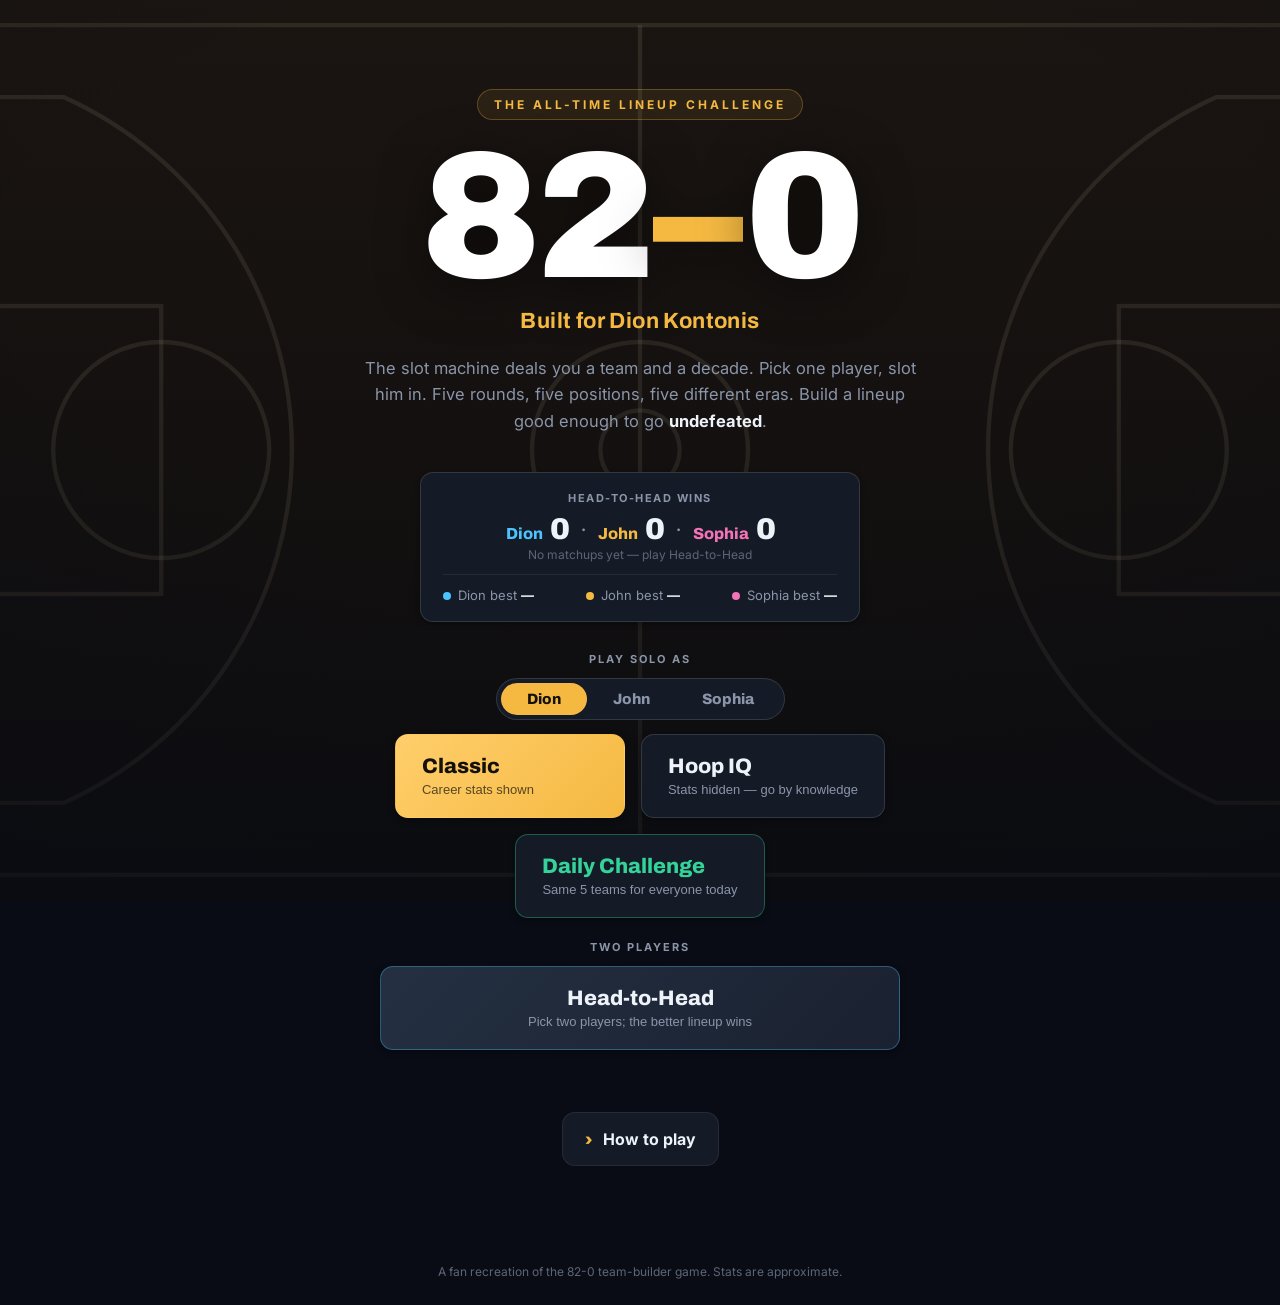
==== commit 1eef8043: "Add Sophia as a third user; randomize head-to-head order - Sophia joins Dion and John: solo play, pe" ====
--- a/index.html
+++ b/index.html
@@ -78,6 +78,7 @@
           <div class="user-toggle" id="user-toggle">
             <button class="utog active" data-user="Dion">Dion</button>
             <button class="utog" data-user="John">John</button>
+            <button class="utog" data-user="Sophia">Sophia</button>
           </div>
           <div class="mode-buttons">
             <button id="play-classic" class="mode-btn primary">
@@ -98,8 +99,8 @@
         <div class="play-section">
           <div class="section-head">Two players</div>
           <button id="play-h2h" class="mode-btn h2h-btn">
-            <span class="mode-title">Head-to-Head — Dion vs John</span>
-            <span class="mode-sub">Each builds a lineup; the better team wins</span>
+            <span class="mode-title">Head-to-Head</span>
+            <span class="mode-sub">Pick two players; the better lineup wins</span>
           </button>
         </div>
 
@@ -230,6 +231,18 @@
           <button id="share-result" class="action-btn">Share</button>
         </div>
         <button id="play-again" class="action-btn primary play-again">Play again</button>
+      </div>
+    </section>
+
+    <!-- HEAD-TO-HEAD SETUP (pick two players) -->
+    <section id="h2h-setup-screen" class="screen hidden">
+      <div class="handoff-card">
+        <h2 class="handoff-title">Head-to-Head</h2>
+        <p class="handoff-sub">Choose two players. A coin flip decides who builds first.</p>
+        <div class="h2h-players" id="h2h-players"></div>
+        <p class="h2h-setup-hint" id="h2h-setup-hint"></p>
+        <button id="h2h-start" class="action-btn primary">Start match</button>
+        <button id="h2h-setup-back" class="action-btn">Back</button>
       </div>
     </section>
 
--- a/css/styles.css
+++ b/css/styles.css
@@ -22,6 +22,7 @@
   --info: #4cc2ff;
   --good: #34d399;
   --bad: #f6685e;
+  --sophia: #f472b6;       /* Sophia's color */
 
   --radius: 18px;
   --radius-md: 13px;
@@ -1195,18 +1196,43 @@
   color: var(--muted);
 }
 
+.sb-synced {
+  color: var(--good);
+  letter-spacing: 0.5px;
+  margin-left: 6px;
+}
+
 .sb-h2h {
   display: flex;
   align-items: center;
   justify-content: center;
-  gap: 16px;
+  gap: 12px;
   margin: 8px 0 2px;
+  flex-wrap: wrap;
+}
+
+.sb-cell {
+  display: inline-flex;
+  align-items: baseline;
+  gap: 7px;
 }
 
 .sb-name {
   font-family: var(--display);
   font-weight: 800;
-  font-size: 18px;
+  font-size: 16px;
+}
+
+.sb-wins {
+  font-family: var(--display);
+  font-size: 30px;
+  font-weight: 900;
+  letter-spacing: -1px;
+}
+
+.sb-x {
+  color: var(--muted);
+  font-weight: 700;
 }
 
 .sb-name.dion,
@@ -1219,6 +1245,12 @@
 .sb-dot.john,
 .john {
   color: var(--accent);
+}
+
+.sb-name.sophia,
+.sb-dot.sophia,
+.sophia {
+  color: var(--sophia);
 }
 
 .sb-score {
@@ -1401,6 +1433,45 @@
 
 .h2h-winner.win-john {
   color: var(--accent);
+}
+
+.h2h-winner.win-sophia {
+  color: var(--sophia);
+}
+
+/* Head-to-head setup */
+.h2h-players {
+  display: flex;
+  gap: 10px;
+  justify-content: center;
+  flex-wrap: wrap;
+  margin: 8px 0 14px;
+}
+
+.h2h-pick {
+  background: var(--surface-2);
+  border: 1px solid var(--line-2);
+  color: var(--muted);
+}
+
+.h2h-pick.active {
+  color: var(--ink);
+  background: var(--accent);
+}
+
+.h2h-pick.dion.active {
+  background: var(--info);
+}
+
+.h2h-pick.sophia.active {
+  background: var(--sophia);
+}
+
+.h2h-setup-hint {
+  color: var(--muted);
+  font-size: 13px;
+  margin: 0 0 22px;
+  min-height: 18px;
 }
 
 .h2h-winner.tie {
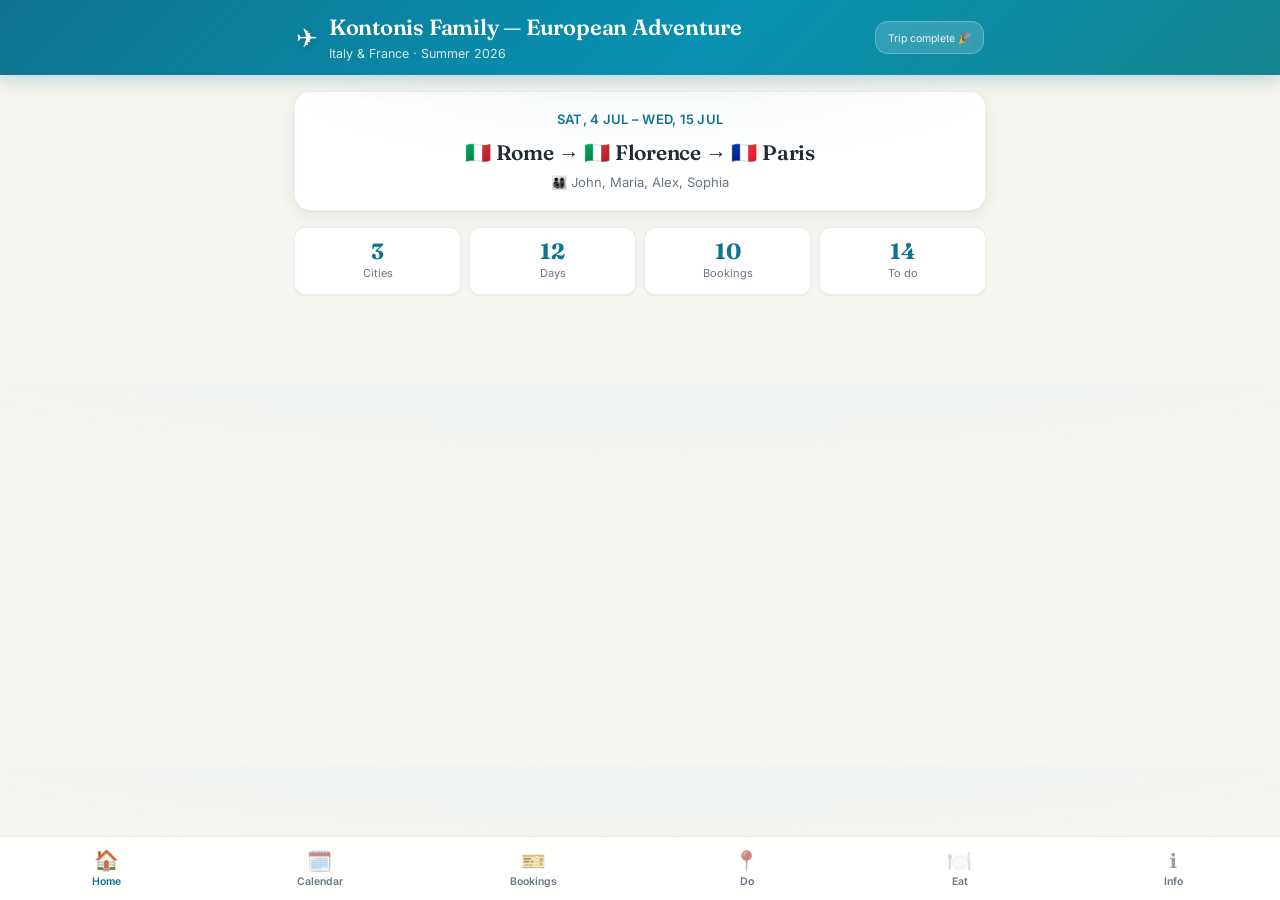
==== commit 40a52416: "Build European family trip companion app Replace the prior game scaffold with a static PWA trip comp" ====
--- a/index.html
+++ b/index.html
@@ -1,293 +1,61 @@
-<!DOCTYPE html>
+<!doctype html>
 <html lang="en">
-  <head>
-    <meta charset="UTF-8" />
-    <meta
-      name="viewport"
-      content="width=device-width, initial-scale=1.0, viewport-fit=cover"
-    />
-    <title>82-0 · Built for Dion Kontonis</title>
-
-    <!-- Installable web app (Add to Home Screen on iPad/iPhone) -->
-    <meta name="theme-color" content="#090c14" />
-    <meta name="mobile-web-app-capable" content="yes" />
-    <meta name="apple-mobile-web-app-capable" content="yes" />
-    <meta name="apple-mobile-web-app-status-bar-style" content="black-translucent" />
-    <meta name="apple-mobile-web-app-title" content="82-0" />
-    <link rel="apple-touch-icon" href="/icons/apple-touch-icon.png" />
-    <link rel="icon" type="image/png" href="/icons/icon-192.png" />
-    <link rel="manifest" href="/manifest.webmanifest" />
-
-    <link rel="preconnect" href="https://fonts.googleapis.com" />
-    <link rel="preconnect" href="https://fonts.gstatic.com" crossorigin />
-    <link
-      href="https://fonts.googleapis.com/css2?family=Archivo:wght@600;700;800;900&family=Inter:wght@400;500;600;700;800&display=swap"
-      rel="stylesheet"
-    />
-    <link rel="stylesheet" href="css/styles.css" />
-  </head>
-  <body>
-    <div class="court-bg" aria-hidden="true">
-      <svg viewBox="0 0 940 500" preserveAspectRatio="xMidYMid slice">
-        <defs>
-          <linearGradient id="hw" x1="0" y1="0" x2="0" y2="1">
-            <stop offset="0" stop-color="#241a10" />
-            <stop offset="0.5" stop-color="#1c140c" />
-            <stop offset="1" stop-color="#120d08" />
-          </linearGradient>
-        </defs>
-        <rect class="hw" x="0" y="0" width="940" height="500" fill="url(#hw)" />
-        <g class="lines" fill="none">
-          <rect x="14" y="14" width="912" height="472" rx="2" />
-          <line x1="470" y1="14" x2="470" y2="486" />
-          <circle cx="470" cy="250" r="60" />
-          <circle cx="470" cy="250" r="22" />
-          <!-- left end -->
-          <rect x="14" y="170" width="190" height="160" />
-          <circle cx="204" cy="250" r="60" />
-          <line x1="58" y1="220" x2="58" y2="280" />
-          <circle cx="68" cy="250" r="9" />
-          <path d="M14,54 L150,54 A215,215 0 0 1 150,446 L14,446" />
-          <!-- right end -->
-          <rect x="736" y="170" width="190" height="160" />
-          <circle cx="736" cy="250" r="60" />
-          <line x1="882" y1="220" x2="882" y2="280" />
-          <circle cx="872" cy="250" r="9" />
-          <path d="M926,54 L790,54 A215,215 0 0 0 790,446 L926,446" />
-        </g>
-      </svg>
-    </div>
-    <div id="fireworks" class="fx-layer"></div>
-    <div id="confetti" class="confetti-layer"></div>
-
-    <!-- START SCREEN -->
-    <section id="start-screen" class="screen">
-      <div class="hero">
-        <span class="kicker">The all-time lineup challenge</span>
-        <h1 class="logo">82<span class="dash">–</span>0</h1>
-        <p class="built-for">Built for Dion Kontonis</p>
-        <p class="tagline">
-          The slot machine deals you a team and a decade. Pick one player, slot
-          him in. Five rounds, five positions, five different eras. Build a
-          lineup good enough to go <strong>undefeated</strong>.
-        </p>
-        <div class="scoreboard" id="scoreboard"></div>
-
-        <div class="play-section">
-          <div class="section-head">Play solo as</div>
-          <div class="user-toggle" id="user-toggle">
-            <button class="utog active" data-user="Dion">Dion</button>
-            <button class="utog" data-user="John">John</button>
-            <button class="utog" data-user="Sophia">Sophia</button>
-          </div>
-          <div class="mode-buttons">
-            <button id="play-classic" class="mode-btn primary">
-              <span class="mode-title">Classic</span>
-              <span class="mode-sub">Career stats shown</span>
-            </button>
-            <button id="play-hoopiq" class="mode-btn">
-              <span class="mode-title">Hoop IQ</span>
-              <span class="mode-sub">Stats hidden — go by knowledge</span>
-            </button>
-            <button id="play-daily" class="mode-btn daily-btn">
-              <span class="mode-title">Daily Challenge</span>
-              <span class="mode-sub">Same 5 teams for everyone today</span>
-            </button>
-          </div>
-        </div>
-
-        <div class="play-section">
-          <div class="section-head">Two players</div>
-          <button id="play-h2h" class="mode-btn h2h-btn">
-            <span class="mode-title">Head-to-Head</span>
-            <span class="mode-sub">Pick two players; the better lineup wins</span>
-          </button>
-        </div>
-
-        <details class="how-to">
-          <summary>How to play</summary>
-          <ul>
-            <li>Each round, a random <b>decade</b> and <b>franchise</b> are rolled.</li>
-            <li>Pick exactly one player and place him at an open court position he actually played.</li>
-            <li>Fill all five spots: PG, SG, SF, PF, C — each from a different decade.</li>
-            <li>You get <b>one team skip</b> and <b>one era skip</b> per game.</li>
-            <li>After five picks, your season is simulated into a record from 0–82 to 82–0.</li>
-          </ul>
-        </details>
-      </div>
-    </section>
-
-    <!-- GAME SCREEN -->
-    <section id="game-screen" class="screen hidden">
-      <header class="topbar">
-        <div class="brand">
-          82<span class="dash">–</span>0
-          <span class="brand-sub">Built for Dion Kontonis</span>
-        </div>
-        <div class="topbar-right">
-          <span id="builder-badge" class="badge builder hidden"></span>
-          <span id="mode-badge" class="badge">Classic</span>
-          <span id="round-indicator" class="round">Round 1 / 5</span>
-        </div>
-      </header>
-
-      <div class="court-wrap">
-        <div id="court" class="court"></div>
-      </div>
-
-      <div class="slot-machine" id="slot-machine">
-        <div class="sm-row">
-          <div class="reel" id="reel-team">
-            <span id="reel-logo" class="reel-logo"></span>
-            <span id="reel-text" class="reel-text">—</span>
-          </div>
-          <div class="skips" id="skips">
-            <button id="team-skip" class="skip-btn">Team skip (1)</button>
-            <button id="era-skip" class="skip-btn">Era skip (1)</button>
-          </div>
-        </div>
-        <div class="sm-needs" id="sm-needs"></div>
-      </div>
-      <div id="roll-note" class="roll-note hidden"></div>
-
-      <div class="roster-toolbar">
-        <input
-          id="roster-search"
-          class="roster-search"
-          type="search"
-          placeholder="Search this roster by name…"
-          autocomplete="off"
-        />
-        <span id="roster-count" class="roster-count"></span>
-      </div>
-
-      <div class="roster-filters">
-        <div class="pos-chips" id="pos-chips">
-          <button class="chip active" data-pos="ALL">All</button>
-          <button class="chip" data-pos="PG">PG</button>
-          <button class="chip" data-pos="SG">SG</button>
-          <button class="chip" data-pos="SF">SF</button>
-          <button class="chip" data-pos="PF">PF</button>
-          <button class="chip" data-pos="C">C</button>
-        </div>
-        <label class="sort-label">
-          Sort
-          <select id="sort-select" class="sort-select">
-            <option value="ppg">Points</option>
-            <option value="rpg">Rebounds</option>
-            <option value="apg">Assists</option>
-            <option value="spg">Steals</option>
-            <option value="bpg">Blocks</option>
-            <option value="name">Name (A–Z)</option>
-          </select>
-        </label>
-      </div>
-
-      <div id="roster-list" class="roster-list"></div>
-    </section>
-
-    <!-- RESULT SCREEN -->
-    <section id="result-screen" class="screen hidden">
-      <div class="result-card">
-        <p class="result-label">Final projected record</p>
-        <h2 id="result-record" class="record">0–0</h2>
-        <div class="grade-row">
-          <span class="grade-label">Grade</span>
-          <span id="result-grade" class="grade">A</span>
-        </div>
-        <p id="result-blurb" class="result-blurb"></p>
-
-        <ul id="result-lineup" class="result-lineup"></ul>
-
-        <details class="rating-breakdown">
-          <summary>How this record was calculated</summary>
-          <p class="rating-note">
-            Your five players' per-game stats are added up. Each category is
-            scored against an elite five-man lineup, weighted, and combined into
-            a strength rating that maps to a record. Bars show your lineup's
-            total vs. the elite bar.
-          </p>
-          <div id="rating-bars" class="rating-bars"></div>
-          <div class="rating-strength">
-            Strength rating: <b id="rating-value">—</b>
-          </div>
-        </details>
-
-        <div class="result-extras">
-          <div class="extra">
-            <span class="extra-label">Best pick</span>
-            <span id="result-best" class="extra-value"></span>
-          </div>
-          <div class="extra">
-            <span class="extra-label">Biggest weakness</span>
-            <span id="result-weakness" class="extra-value"></span>
-          </div>
-        </div>
-
-        <div id="personal-best" class="personal-best hidden"></div>
-
-        <div class="result-actions">
-          <button id="save-result" class="action-btn save">★ Record this result</button>
-          <button id="share-result" class="action-btn">Share</button>
-        </div>
-        <button id="play-again" class="action-btn primary play-again">Play again</button>
-      </div>
-    </section>
-
-    <!-- HEAD-TO-HEAD SETUP (pick two players) -->
-    <section id="h2h-setup-screen" class="screen hidden">
-      <div class="handoff-card">
-        <h2 class="handoff-title">Head-to-Head</h2>
-        <p class="handoff-sub">Choose two players. A coin flip decides who builds first.</p>
-        <div class="h2h-players" id="h2h-players"></div>
-        <p class="h2h-setup-hint" id="h2h-setup-hint"></p>
-        <button id="h2h-start" class="action-btn primary">Start match</button>
-        <button id="h2h-setup-back" class="action-btn">Back</button>
-      </div>
-    </section>
-
-    <!-- HANDOFF (pass the device) -->
-    <section id="handoff-screen" class="screen hidden">
-      <div class="handoff-card">
-        <div id="handoff-check" class="handoff-check">✓</div>
-        <h2 id="handoff-title" class="handoff-title"></h2>
-        <p id="handoff-sub" class="handoff-sub"></p>
-        <button id="handoff-continue" class="action-btn primary"></button>
-      </div>
-    </section>
-
-    <!-- HEAD-TO-HEAD RESULT -->
-    <section id="h2h-result-screen" class="screen hidden">
-      <div class="h2h-card">
-        <p class="result-label">Head-to-head result</p>
-        <h2 id="h2h-winner" class="h2h-winner"></h2>
-        <p id="h2h-blurb" class="result-blurb"></p>
-        <div class="h2h-grid">
-          <div class="h2h-side" id="h2h-side-0"></div>
-          <div class="h2h-vs">VS</div>
-          <div class="h2h-side" id="h2h-side-1"></div>
-        </div>
-        <div id="h2h-series" class="h2h-series"></div>
-        <div class="result-actions">
-          <button id="h2h-again" class="action-btn save">Rematch</button>
-          <button id="h2h-home" class="action-btn">Home</button>
+<head>
+  <meta charset="utf-8" />
+  <meta name="viewport" content="width=device-width, initial-scale=1, viewport-fit=cover" />
+  <title>European Adventure</title>
+  <meta name="description" content="Our family trip — reservations, calendar, things to do and places to eat, all in one place." />
+  <meta name="theme-color" content="#0e7490" />
+  <link rel="manifest" href="manifest.webmanifest" />
+  <link rel="apple-touch-icon" href="icons/apple-touch-icon.png" />
+  <meta name="apple-mobile-web-app-capable" content="yes" />
+  <meta name="apple-mobile-web-app-status-bar-style" content="black-translucent" />
+  <link rel="preconnect" href="https://fonts.googleapis.com" />
+  <link rel="preconnect" href="https://fonts.gstatic.com" crossorigin />
+  <link href="https://fonts.googleapis.com/css2?family=Fraunces:opsz,wght@9..144,500;9..144,600;9..144,700&family=Inter:wght@400;500;600;700&display=swap" rel="stylesheet" />
+  <link rel="stylesheet" href="css/styles.css" />
+</head>
+<body>
+  <!-- App header -->
+  <header class="app-header">
+    <div class="app-header__inner">
+      <div class="brand">
+        <span class="brand__mark" aria-hidden="true">✈️</span>
+        <div class="brand__text">
+          <h1 id="trip-title">Trip</h1>
+          <p id="trip-subtitle" class="muted"></p>
         </div>
       </div>
-    </section>
+      <div id="countdown" class="countdown" aria-live="polite"></div>
+    </div>
+  </header>
 
-    <footer class="site-footer">
-      A fan recreation of the 82-0 team-builder game. Stats are approximate.
-    </footer>
+  <!-- Screens -->
+  <main id="app">
+    <section id="view-home"    class="view" data-view="home"></section>
+    <section id="view-calendar" class="view" data-view="calendar" hidden></section>
+    <section id="view-reservations" class="view" data-view="reservations" hidden></section>
+    <section id="view-todo"    class="view" data-view="todo" hidden></section>
+    <section id="view-eat"     class="view" data-view="eat" hidden></section>
+    <section id="view-info"    class="view" data-view="info" hidden></section>
+  </main>
 
-    <script src="js/data.js"></script>
-    <script src="js/teams.js"></script>
-    <script src="js/game.js"></script>
-    <script>
-      if ("serviceWorker" in navigator) {
-        window.addEventListener("load", () => {
-          navigator.serviceWorker.register("/sw.js").catch(() => {});
-        });
-      }
-    </script>
-  </body>
+  <!-- Bottom tab bar -->
+  <nav class="tabbar" aria-label="Sections">
+    <button class="tab is-active" data-target="home" aria-current="page"><span class="tab__icon">🏠</span><span class="tab__label">Home</span></button>
+    <button class="tab" data-target="calendar"><span class="tab__icon">🗓️</span><span class="tab__label">Calendar</span></button>
+    <button class="tab" data-target="reservations"><span class="tab__icon">🎫</span><span class="tab__label">Bookings</span></button>
+    <button class="tab" data-target="todo"><span class="tab__icon">📍</span><span class="tab__label">Do</span></button>
+    <button class="tab" data-target="eat"><span class="tab__icon">🍽️</span><span class="tab__label">Eat</span></button>
+    <button class="tab" data-target="info"><span class="tab__icon">ℹ️</span><span class="tab__label">Info</span></button>
+  </nav>
+
+  <script src="js/data.js"></script>
+  <script src="js/app.js"></script>
+  <script>
+    if ("serviceWorker" in navigator) {
+      window.addEventListener("load", () => navigator.serviceWorker.register("sw.js").catch(() => {}));
+    }
+  </script>
+</body>
 </html>
--- a/css/styles.css
+++ b/css/styles.css
@@ -1,1649 +1,239 @@
 /* ============================================================
-   82-0 · Built for Dion Kontonis
-   Visual system: dark, crisp, sports-broadcast feel.
+   European Adventure — trip companion
+   Warm, bright, postcard feel. Mobile-first PWA.
    ============================================================ */
 
 :root {
-  --bg: #090c14;
-  --bg-2: #0e131f;
-  --surface: #141a26;
-  --surface-2: #1a2130;
-  --surface-3: #222b3c;
-  --line: rgba(255, 255, 255, 0.07);
-  --line-2: rgba(255, 255, 255, 0.13);
-
-  --text: #eef2f9;
-  --muted: #8b95a9;
-  --faint: #5d6678;
-
-  --accent: #f5b942;       /* amber gold */
-  --accent-2: #ffce6b;
-  --ink: #14110a;          /* text on accent */
-  --info: #4cc2ff;
-  --good: #34d399;
-  --bad: #f6685e;
-  --sophia: #f472b6;       /* Sophia's color */
-
-  --radius: 18px;
-  --radius-md: 13px;
-  --radius-sm: 9px;
-  --shadow-sm: 0 2px 6px rgba(0, 0, 0, 0.35);
-  --shadow: 0 14px 40px rgba(0, 0, 0, 0.4);
-  --shadow-lg: 0 30px 70px rgba(0, 0, 0, 0.55);
-
-  --display: "Archivo", "Inter", system-ui, sans-serif;
-  --body: "Inter", system-ui, -apple-system, "Segoe UI", Roboto, sans-serif;
-}
-
-* {
-  box-sizing: border-box;
-}
-
-html {
-  -webkit-text-size-adjust: 100%;
-}
-
+  --bg: #f6f4ee;
+  --bg-2: #efece3;
+  --surface: #ffffff;
+  --surface-2: #fbfaf6;
+  --line: rgba(20, 30, 40, 0.08);
+  --line-2: rgba(20, 30, 40, 0.14);
+
+  --text: #1f2a33;
+  --muted: #6b7785;
+
+  --teal: #0e7490;
+  --teal-2: #0891b2;
+  --terracotta: #c2563a;
+  --gold: #d4a017;
+  --plum: #7c3a6b;
+  --green: #2f8f5b;
+
+  --radius: 16px;
+  --radius-sm: 11px;
+  --shadow: 0 1px 2px rgba(20, 30, 40, .05), 0 6px 18px rgba(20, 30, 40, .06);
+  --shadow-sm: 0 1px 2px rgba(20, 30, 40, .06);
+
+  --header-h: 72px;
+  --tab-h: 64px;
+  --safe-top: env(safe-area-inset-top, 0px);
+  --safe-bottom: env(safe-area-inset-bottom, 0px);
+
+  --sans: "Inter", system-ui, -apple-system, Segoe UI, Roboto, sans-serif;
+  --serif: "Fraunces", Georgia, "Times New Roman", serif;
+}
+
+* { box-sizing: border-box; }
+html, body { margin: 0; padding: 0; }
 body {
-  margin: 0;
-  font-family: var(--body);
+  font-family: var(--sans);
   color: var(--text);
   background:
-    radial-gradient(1100px 520px at 85% -8%, rgba(76, 194, 255, 0.10), transparent 60%),
-    radial-gradient(900px 500px at 10% 0%, rgba(245, 185, 66, 0.10), transparent 55%),
-    linear-gradient(180deg, var(--bg-2) 0%, var(--bg) 60%);
-  background-color: var(--bg);
-  min-height: 100vh;
+    radial-gradient(120% 60% at 50% -10%, #e9f3f4 0%, transparent 60%),
+    var(--bg);
   -webkit-font-smoothing: antialiased;
-  text-rendering: optimizeLegibility;
-}
-
-.screen {
-  max-width: 1000px;
-  margin: 0 auto;
-  padding: 26px 20px 72px;
-}
-
-/* When launched from the iPad/iPhone home screen, clear the status bar. */
-@media (display-mode: standalone) {
-  body {
-    padding-top: env(safe-area-inset-top);
-  }
-}
-
-.hidden {
-  display: none !important;
-}
-
-::selection {
-  background: rgba(245, 185, 66, 0.3);
-}
-
-/* ----------------------------- Start screen ----------------------------- */
+  line-height: 1.45;
+  padding-bottom: calc(var(--tab-h) + var(--safe-bottom) + 12px);
+}
+.muted { color: var(--muted); }
+code { font-family: ui-monospace, Menlo, monospace; background: var(--bg-2); padding: 1px 5px; border-radius: 5px; font-size: .85em; }
+button { font-family: inherit; }
+
+/* ── Header ───────────────────────────────────────────────── */
+.app-header {
+  position: sticky; top: 0; z-index: 30;
+  padding-top: var(--safe-top);
+  background: linear-gradient(135deg, var(--teal) 0%, var(--teal-2) 55%, #15868f 100%);
+  color: #fff;
+  box-shadow: 0 4px 18px rgba(14, 116, 144, .25);
+}
+.app-header__inner {
+  max-width: 720px; margin: 0 auto;
+  display: flex; align-items: center; justify-content: space-between; gap: 12px;
+  padding: 12px 16px;
+  min-height: var(--header-h);
+}
+.brand { display: flex; align-items: center; gap: 11px; min-width: 0; }
+.brand__mark { font-size: 26px; filter: drop-shadow(0 2px 3px rgba(0,0,0,.2)); }
+.brand__text { min-width: 0; }
+.brand__text h1 {
+  font-family: var(--serif); font-weight: 600; font-size: 20px; margin: 0;
+  letter-spacing: -.01em; white-space: nowrap; overflow: hidden; text-overflow: ellipsis;
+}
+.brand__text .muted { color: rgba(255,255,255,.82); font-size: 12.5px; margin: 1px 0 0; }
+
+.countdown {
+  display: flex; flex-direction: column; align-items: center; justify-content: center;
+  background: rgba(255,255,255,.16); border: 1px solid rgba(255,255,255,.25);
+  border-radius: 13px; padding: 6px 12px; min-width: 64px; text-align: center;
+  backdrop-filter: blur(4px); flex-shrink: 0;
+}
+.countdown__big { font-family: var(--serif); font-weight: 700; font-size: 22px; line-height: 1; }
+.countdown__lbl { font-size: 10.5px; opacity: .92; margin-top: 3px; white-space: nowrap; }
+
+/* ── Layout ───────────────────────────────────────────────── */
+#app { max-width: 720px; margin: 0 auto; padding: 16px 14px 8px; }
+.view { animation: fade .25s ease; }
+@keyframes fade { from { opacity: 0; transform: translateY(6px); } to { opacity: 1; transform: none; } }
+
+.section-title { display: flex; align-items: baseline; justify-content: space-between; margin: 18px 2px 10px; }
+.section-title:first-child { margin-top: 4px; }
+.section-title h2 { font-family: var(--serif); font-size: 19px; font-weight: 600; margin: 0; letter-spacing: -.01em; }
+.count { font-size: 12.5px; }
+.stack { display: flex; flex-direction: column; gap: 10px; }
+
+/* ── Hero ─────────────────────────────────────────────────── */
 .hero {
-  text-align: center;
-  padding-top: 7vh;
-  display: flex;
-  flex-direction: column;
-  align-items: center;
-}
-
-.kicker {
-  display: inline-block;
-  text-transform: uppercase;
-  letter-spacing: 3px;
-  font-size: 12px;
-  font-weight: 700;
-  color: var(--accent);
-  background: rgba(245, 185, 66, 0.08);
-  border: 1px solid rgba(245, 185, 66, 0.28);
-  padding: 7px 16px;
-  border-radius: 999px;
-}
-
-.logo {
-  font-family: var(--display);
-  font-size: clamp(86px, 19vw, 180px);
-  font-weight: 900;
-  line-height: 0.86;
-  margin: 20px 0 0;
-  letter-spacing: -5px;
-  color: #fff;
-  text-shadow: 0 10px 50px rgba(0, 0, 0, 0.5);
-}
-
-.dash {
-  color: var(--accent);
-}
-
-.built-for {
-  margin: 14px 0 0;
-  font-family: var(--display);
-  font-size: clamp(16px, 2.4vw, 22px);
-  font-weight: 700;
-  letter-spacing: 0.4px;
-  color: var(--accent);
-}
-
-.tagline {
-  max-width: 560px;
-  margin: 22px auto 34px;
-  color: var(--muted);
-  font-size: 16.5px;
-  line-height: 1.6;
-}
-
-.tagline strong {
-  color: var(--text);
-}
-
-.mode-buttons {
-  display: flex;
-  gap: 16px;
-  justify-content: center;
-  flex-wrap: wrap;
-}
-
-.mode-btn {
-  display: flex;
-  flex-direction: column;
-  gap: 5px;
-  align-items: flex-start;
-  text-align: left;
-  background: var(--surface);
-  border: 1px solid var(--line-2);
-  color: var(--text);
-  padding: 20px 26px;
-  border-radius: var(--radius-md);
-  cursor: pointer;
-  min-width: 230px;
-  box-shadow: var(--shadow-sm);
-  transition: transform 0.15s ease, border-color 0.15s ease,
-    box-shadow 0.15s ease, background 0.15s ease;
-}
-
-.mode-btn:hover {
-  transform: translateY(-3px);
-  border-color: rgba(245, 185, 66, 0.6);
-  box-shadow: var(--shadow);
-}
-
-.mode-btn.primary {
-  background: linear-gradient(135deg, var(--accent-2) 0%, var(--accent) 100%);
-  color: var(--ink);
-  border-color: transparent;
-}
-
-.mode-btn.primary .mode-sub {
-  color: rgba(20, 17, 10, 0.7);
-}
-
-.mode-title {
-  font-family: var(--display);
-  font-size: 21px;
-  font-weight: 800;
-}
-
-.mode-sub {
-  font-size: 13px;
-  color: var(--muted);
-}
-
-.how-to {
-  margin: 40px auto 0;
-  max-width: 560px;
-  text-align: left;
-  background: var(--surface);
-  border: 1px solid var(--line);
-  border-radius: var(--radius-md);
-  padding: 16px 22px;
-}
-
-.how-to summary {
-  cursor: pointer;
-  font-weight: 700;
-  color: var(--text);
-  list-style: none;
-}
-
-.how-to summary::-webkit-details-marker {
-  display: none;
-}
-
-.how-to summary::before {
-  content: "›";
-  color: var(--accent);
-  font-weight: 900;
-  margin-right: 10px;
-  display: inline-block;
-  transition: transform 0.2s ease;
-}
-
-.how-to[open] summary::before {
-  transform: rotate(90deg);
-}
-
-.how-to ul {
-  margin: 14px 0 4px;
-  color: var(--muted);
-  line-height: 1.7;
-  padding-left: 22px;
-}
-
-.how-to b {
-  color: var(--text);
-}
-
-/* ------------------------------- Top bar -------------------------------- */
-.topbar {
-  display: flex;
-  justify-content: space-between;
-  align-items: center;
-  margin-bottom: 22px;
-  padding-bottom: 18px;
-  border-bottom: 1px solid var(--line);
-}
-
-.brand {
-  display: flex;
-  flex-direction: column;
-  line-height: 1;
-  font-family: var(--display);
-  font-size: 30px;
-  font-weight: 900;
-  letter-spacing: -1.5px;
-}
-
-.brand-sub {
-  font-family: var(--body);
-  font-size: 11px;
-  font-weight: 700;
-  letter-spacing: 0.4px;
-  color: var(--accent);
-  margin-top: 5px;
-}
-
-.topbar-right {
-  display: flex;
-  align-items: center;
-  gap: 10px;
-}
-
-.badge {
-  background: var(--surface-2);
-  border: 1px solid var(--line-2);
-  color: var(--info);
-  padding: 6px 14px;
-  border-radius: 999px;
-  font-size: 12.5px;
-  font-weight: 700;
-}
-
-.round {
-  color: var(--text);
-  font-weight: 700;
-  font-size: 14px;
-  background: var(--surface-2);
-  border: 1px solid var(--line-2);
-  padding: 6px 14px;
-  border-radius: 999px;
-}
-
-/* -------------------------------- Court --------------------------------- */
-.court-wrap {
-  position: relative;
-  background:
-    radial-gradient(120% 100% at 50% 0%, rgba(255, 255, 255, 0.04), transparent 60%),
-    linear-gradient(180deg, #16321f 0%, #0d2316 100%);
-  border: 1px solid rgba(120, 200, 150, 0.18);
-  border-radius: var(--radius);
-  padding: 20px;
-  margin-bottom: 18px;
-  box-shadow: var(--shadow), inset 0 1px 0 rgba(255, 255, 255, 0.05);
-  overflow: hidden;
-}
-
-/* faint center-circle motif */
-.court-wrap::before {
-  content: "";
-  position: absolute;
-  top: -70px;
-  left: 50%;
-  transform: translateX(-50%);
-  width: 200px;
-  height: 200px;
-  border: 2px solid rgba(255, 255, 255, 0.06);
-  border-radius: 50%;
-  pointer-events: none;
-}
-
-.court {
-  position: relative;
-  display: grid;
-  grid-template-columns: repeat(5, 1fr);
-  gap: 12px;
-}
-
-.slot {
-  background: rgba(0, 0, 0, 0.28);
-  border: 1px solid rgba(255, 255, 255, 0.12);
-  border-radius: var(--radius-md);
-  padding: 14px 8px;
-  min-height: 122px;
-  text-align: center;
-  display: flex;
-  flex-direction: column;
-  gap: 5px;
-  align-items: center;
-  justify-content: center;
-  transition: transform 0.15s ease, box-shadow 0.15s ease;
-}
-
-.slot.filled {
-  box-shadow: var(--shadow-sm), inset 0 1px 0 rgba(255, 255, 255, 0.08);
-}
-
-.slot-pos {
-  font-family: var(--display);
-  font-weight: 900;
-  color: var(--accent);
-  font-size: 15px;
-  letter-spacing: 0.5px;
-}
-
-.slot.filled .slot-pos {
-  color: #fff;
-  opacity: 0.85;
-}
-
-.slot-name {
-  font-weight: 700;
-  font-size: 13.5px;
-  line-height: 1.2;
-}
-
-.slot-meta {
-  font-size: 11px;
-  color: rgba(255, 255, 255, 0.65);
-  font-weight: 600;
-}
-
-.slot-empty {
-  font-size: 12px;
-  color: var(--muted);
-}
-
-/* ----------------------------- Slot machine ----------------------------- */
-/* Pinned so the team + open spots stay visible while scrolling the roster. */
-.slot-machine {
-  position: sticky;
-  top: 8px;
-  z-index: 30;
-  display: flex;
-  flex-direction: column;
-  gap: 10px;
-  background-color: var(--surface);
-  border: 1px solid var(--line-2);
-  border-radius: var(--radius);
-  padding: 13px 18px;
-  margin-bottom: 10px;
-  box-shadow: var(--shadow);
-  transition: border-color 0.25s ease, background 0.25s ease;
-}
-
-.sm-row {
-  display: flex;
-  align-items: center;
-  justify-content: space-between;
-  gap: 14px;
-  flex-wrap: wrap;
-}
-
-/* Open-position tracker */
-.sm-needs {
-  display: flex;
-  align-items: center;
-  gap: 6px;
-  flex-wrap: wrap;
+  background: var(--surface); border: 1px solid var(--line); border-radius: var(--radius);
+  padding: 18px; box-shadow: var(--shadow); text-align: center; margin-bottom: 4px;
+  position: relative; overflow: hidden;
+}
+.hero::before {
+  content: ""; position: absolute; inset: 0; opacity: .5;
+  background: radial-gradient(80% 120% at 50% -20%, rgba(14,116,144,.08), transparent 70%);
+}
+.hero__dates { position: relative; color: var(--teal); font-weight: 600; font-size: 13px; letter-spacing: .02em; text-transform: uppercase; }
+.hero__route { position: relative; font-family: var(--serif); font-size: 21px; font-weight: 600; margin: 8px 0 6px; letter-spacing: -.01em; }
+.hero__people { position: relative; font-size: 13px; }
+
+/* ── Stats ────────────────────────────────────────────────── */
+.stats { display: grid; grid-template-columns: repeat(4, 1fr); gap: 8px; margin: 16px 0 4px; }
+.stat { background: var(--surface); border: 1px solid var(--line); border-radius: var(--radius-sm); padding: 12px 6px; text-align: center; box-shadow: var(--shadow-sm); }
+.stat__n { font-family: var(--serif); font-weight: 700; font-size: 22px; color: var(--teal); line-height: 1; }
+.stat__l { font-size: 11px; color: var(--muted); margin-top: 4px; }
+
+/* ── Event card ───────────────────────────────────────────── */
+.ev {
+  display: grid; grid-template-columns: 58px 30px 1fr; align-items: start; gap: 10px;
+  background: var(--surface); border: 1px solid var(--line); border-radius: var(--radius-sm);
+  padding: 12px; box-shadow: var(--shadow-sm); border-left: 4px solid var(--teal);
+}
+.ev--flight { border-left-color: var(--teal); }
+.ev--train  { border-left-color: var(--green); }
+.ev--hotel  { border-left-color: var(--plum); }
+.ev--tour, .ev--activity { border-left-color: var(--gold); }
+.ev--restaurant { border-left-color: var(--terracotta); }
+.ev--transfer, .ev--car { border-left-color: var(--muted); }
+.ev--note { border-left-color: var(--line-2); }
+.ev__time { display: flex; flex-direction: column; }
+.ev__t { font-weight: 700; font-size: 13.5px; color: var(--text); }
+.ev__t2 { font-size: 11.5px; color: var(--muted); }
+.ev__icon { font-size: 20px; text-align: center; }
+.ev__title { font-weight: 600; font-size: 15px; }
+.ev__sub { font-size: 13px; color: var(--muted); margin-top: 2px; }
+.ev__detail { margin-top: 6px; display: flex; flex-direction: column; gap: 2px; }
+.ev__line { font-size: 12.5px; color: var(--muted); }
+
+/* ── Day / timeline ───────────────────────────────────────── */
+.day { background: var(--surface); border: 1px solid var(--line); border-radius: var(--radius); box-shadow: var(--shadow-sm); margin-bottom: 14px; overflow: hidden; }
+.day__head { display: flex; align-items: center; gap: 12px; padding: 12px 14px; background: var(--surface-2); border-bottom: 1px solid var(--line); }
+.day__head.is-today { background: linear-gradient(135deg, rgba(14,116,144,.1), rgba(8,145,178,.06)); }
+.day__date { display: flex; flex-direction: column; align-items: center; justify-content: center; width: 50px; flex-shrink: 0; line-height: 1.05; }
+.day__dow { font-size: 10.5px; text-transform: uppercase; letter-spacing: .04em; color: var(--muted); }
+.day__num { font-family: var(--serif); font-weight: 700; font-size: 24px; color: var(--teal); }
+.day__mon { font-size: 10.5px; text-transform: uppercase; color: var(--muted); }
+.day__meta { flex: 1; min-width: 0; }
+.day__title { font-weight: 600; font-size: 15px; }
+.day__city { font-size: 12.5px; margin-top: 1px; }
+.day__body { padding: 12px; display: flex; flex-direction: column; gap: 10px; }
+.day__body .ev { box-shadow: none; }
+.day__empty { font-size: 13px; font-style: italic; padding: 2px; }
+.pill { font-size: 11px; font-weight: 700; padding: 3px 9px; border-radius: 999px; }
+.pill--today { background: var(--teal); color: #fff; }
+
+/* ── Reservation cards ────────────────────────────────────── */
+.card { background: var(--surface); border: 1px solid var(--line); border-radius: var(--radius); box-shadow: var(--shadow-sm); overflow: hidden; }
+.card__head { display: flex; align-items: center; gap: 12px; padding: 13px 14px; border-bottom: 1px solid var(--line); }
+.card__icon { font-size: 24px; }
+.card__head > div:nth-child(2) { flex: 1; min-width: 0; }
+.card__title { font-family: var(--serif); font-weight: 600; font-size: 16px; }
+.card__type { font-size: 12px; margin-top: 1px; }
+.card__body { padding: 12px 14px; display: flex; flex-direction: column; gap: 7px; }
+.kv { display: flex; gap: 10px; font-size: 13.5px; }
+.kv__k { color: var(--muted); width: 78px; flex-shrink: 0; }
+.kv__v { font-weight: 500; }
+.res__notes { font-size: 13px; color: var(--muted); background: var(--bg-2); padding: 8px 10px; border-radius: 9px; margin-top: 2px; }
+.conf {
+  display: flex; flex-direction: column; align-items: flex-end; gap: 1px;
+  border: 1px dashed var(--line-2); background: var(--surface-2); border-radius: 10px;
+  padding: 6px 10px; cursor: pointer; flex-shrink: 0;
+}
+.conf:active { transform: scale(.97); }
+.conf__k { font-size: 9.5px; text-transform: uppercase; letter-spacing: .05em; color: var(--muted); }
+.conf__v { font-weight: 700; font-size: 13.5px; color: var(--teal); font-family: ui-monospace, Menlo, monospace; }
+
+/* ── Reminder rows ────────────────────────────────────────── */
+.reminder, .todo {
+  display: flex; gap: 11px; align-items: flex-start;
+  background: var(--surface); border: 1px solid var(--line); border-radius: var(--radius-sm);
+  padding: 11px 12px; box-shadow: var(--shadow-sm);
+}
+.reminder.is-done, .todo.is-done { opacity: .55; }
+.reminder.is-done .reminder__title, .todo.is-done .todo__title { text-decoration: line-through; }
+.reminder__title, .todo__title { font-weight: 600; font-size: 14.5px; }
+.reminder__meta, .reminder__notes, .todo__meta { font-size: 12.5px; margin-top: 2px; }
+.check {
+  width: 24px; height: 24px; flex-shrink: 0; border-radius: 7px; margin-top: 1px;
+  border: 2px solid var(--line-2); background: var(--surface); cursor: pointer;
+  color: #fff; font-size: 14px; font-weight: 700; line-height: 1; display: grid; place-items: center;
+  transition: background .15s, border-color .15s;
+}
+.check.is-done { background: var(--green); border-color: var(--green); }
+.reminder__body, .todo__body { flex: 1; min-width: 0; }
+
+/* ── City grouping ────────────────────────────────────────── */
+.city-head { font-family: var(--serif); font-weight: 600; font-size: 16px; margin: 18px 2px 9px; color: var(--terracotta); }
+.city-head:first-of-type { margin-top: 6px; }
+
+/* ── Eat cards ────────────────────────────────────────────── */
+.eat { display: flex; align-items: center; gap: 12px; background: var(--surface); border: 1px solid var(--line); border-radius: var(--radius-sm); padding: 12px; box-shadow: var(--shadow-sm); }
+.eat__main { flex: 1; min-width: 0; }
+.eat__name { font-weight: 600; font-size: 15px; }
+.eat__meta { font-size: 12.5px; margin-top: 1px; }
+.eat__notes { font-size: 12.5px; color: var(--text); margin-top: 4px; opacity: .85; }
+.eat__res { font-size: 11.5px; font-weight: 600; color: var(--green); background: rgba(47,143,91,.1); padding: 5px 9px; border-radius: 9px; text-align: center; flex-shrink: 0; max-width: 110px; }
+.eat__res--none { color: var(--muted); background: var(--bg-2); font-weight: 500; }
+
+/* ── Info ─────────────────────────────────────────────────── */
+.info-h { font-family: var(--serif); font-size: 16px; font-weight: 600; margin: 20px 2px 9px; }
+.info-row { display: flex; align-items: center; gap: 12px; background: var(--surface); border: 1px solid var(--line); border-radius: var(--radius-sm); padding: 12px; box-shadow: var(--shadow-sm); text-decoration: none; color: inherit; }
+.info-row__icon { font-size: 20px; width: 26px; text-align: center; }
+.info-row__title { font-weight: 600; font-size: 14.5px; }
+.info-row--link:active { transform: scale(.99); }
+.footer-note { font-size: 12.5px; margin: 22px 2px 8px; text-align: center; }
+
+/* ── Tab bar ──────────────────────────────────────────────── */
+.tabbar {
+  position: fixed; bottom: 0; left: 0; right: 0; z-index: 40;
+  display: flex; justify-content: space-around;
+  background: rgba(255,255,255,.94); backdrop-filter: blur(12px);
   border-top: 1px solid var(--line);
-  padding-top: 10px;
-}
-
-.sm-needs-label {
-  font-size: 11px;
-  font-weight: 700;
-  text-transform: uppercase;
-  letter-spacing: 0.5px;
-  color: var(--muted);
-  margin-right: 2px;
-}
-
-.need {
-  font-family: var(--display);
-  font-size: 12px;
-  font-weight: 800;
-  padding: 4px 9px;
-  border-radius: 7px;
-  border: 1px solid var(--line-2);
-}
-
-.need.open {
-  color: var(--accent);
-  border-color: rgba(245, 185, 66, 0.45);
-  background: rgba(245, 185, 66, 0.1);
-}
-
-.need.done {
-  color: var(--faint);
-  text-decoration: none;
-  opacity: 0.7;
-}
-
-.reel {
-  display: flex;
-  align-items: center;
-  gap: 14px;
-  transition: opacity 0.15s ease;
-}
-
-.reel.spinning {
-  opacity: 0.7;
-}
-
-.reel.spinning .reel-logo {
-  animation: pulse 0.35s ease-in-out infinite alternate;
-}
-
-@keyframes pulse {
-  to {
-    transform: scale(1.08);
-  }
-}
-
-.reel-logo {
-  display: inline-flex;
-  width: 52px;
-  height: 52px;
-  align-items: center;
-  justify-content: center;
-}
-
-.reel-text {
-  display: flex;
-  flex-direction: column;
-  line-height: 1.15;
-}
-
-.reel-decade {
-  font-size: 12px;
-  font-weight: 800;
-  letter-spacing: 1.5px;
-  text-transform: uppercase;
-  color: var(--accent);
-}
-
-.reel-name {
-  font-family: var(--display);
-  font-size: 21px;
-  font-weight: 800;
-}
-
-.team-logo {
-  width: 52px;
-  height: 52px;
-  object-fit: contain;
-  filter: drop-shadow(0 3px 8px rgba(0, 0, 0, 0.5));
-}
-
-.team-badge {
-  display: inline-flex;
-  align-items: center;
-  justify-content: center;
-  width: 46px;
-  height: 46px;
-  border-radius: 50%;
-  font-family: var(--display);
-  font-size: 13px;
-  font-weight: 900;
-  box-shadow: 0 3px 10px rgba(0, 0, 0, 0.45);
-}
-
-.skips {
-  display: flex;
-  gap: 10px;
-}
-
-.skip-btn {
-  background: var(--surface-2);
-  border: 1px solid var(--line-2);
-  color: var(--text);
-  padding: 9px 15px;
-  border-radius: var(--radius-sm);
-  font-weight: 700;
-  font-size: 13px;
-  cursor: pointer;
-  transition: all 0.13s ease;
-}
-
-.skip-btn:hover:not(:disabled) {
-  border-color: var(--info);
-  color: #fff;
-}
-
-.skip-btn:disabled {
-  opacity: 0.38;
-  cursor: not-allowed;
-}
-
-/* roll fallback note */
-.roll-note {
-  margin: 0 2px 12px;
-  font-size: 13px;
-  font-weight: 600;
-  color: var(--accent-2);
-  background: rgba(245, 185, 66, 0.09);
-  border: 1px solid rgba(245, 185, 66, 0.28);
-  border-radius: var(--radius-sm);
-  padding: 9px 14px;
-  opacity: 0;
-  transform: translateY(-4px);
-  transition: opacity 0.3s ease, transform 0.3s ease;
-}
-
-.roll-note.show {
-  opacity: 1;
-  transform: translateY(0);
-}
-
-/* ------------------------- Roster toolbar/filters ----------------------- */
-.roster-toolbar {
-  display: flex;
-  align-items: center;
-  gap: 12px;
-  margin: 14px 0 12px;
-  flex-wrap: wrap;
-}
-
-.roster-search {
-  flex: 1;
-  min-width: 200px;
-  background: var(--surface);
-  border: 1px solid var(--line-2);
-  border-radius: var(--radius-sm);
-  color: var(--text);
-  padding: 11px 15px;
-  font-size: 15px;
-  font-family: var(--body);
-}
-
-.roster-search::placeholder {
-  color: var(--faint);
-}
-
-.roster-search:focus {
-  outline: none;
-  border-color: var(--accent);
-  box-shadow: 0 0 0 3px rgba(245, 185, 66, 0.15);
-}
-
-.roster-count {
-  color: var(--muted);
-  font-size: 13px;
-  font-weight: 600;
-  white-space: nowrap;
-}
-
-.roster-filters {
-  display: flex;
-  align-items: center;
-  justify-content: space-between;
-  gap: 12px;
-  margin-bottom: 16px;
-  flex-wrap: wrap;
-}
-
-.pos-chips {
-  display: flex;
-  gap: 6px;
-  flex-wrap: wrap;
-  background: var(--surface);
-  border: 1px solid var(--line);
-  border-radius: 999px;
-  padding: 4px;
-}
-
-.chip {
-  background: transparent;
-  border: none;
-  color: var(--muted);
-  padding: 7px 15px;
-  border-radius: 999px;
-  font-weight: 700;
-  font-size: 13px;
-  cursor: pointer;
-  transition: all 0.13s ease;
-}
-
-.chip:hover {
-  color: var(--text);
-}
-
-.chip.active {
-  background: var(--accent);
-  color: var(--ink);
-  box-shadow: var(--shadow-sm);
-}
-
-.sort-label {
-  color: var(--muted);
-  font-size: 13px;
-  font-weight: 600;
-  display: inline-flex;
-  align-items: center;
-  gap: 8px;
-}
-
-.sort-select {
-  background: var(--surface);
-  border: 1px solid var(--line-2);
-  color: var(--text);
-  padding: 9px 12px;
-  border-radius: var(--radius-sm);
-  font-weight: 700;
-  font-size: 13px;
-  cursor: pointer;
-  font-family: var(--body);
-}
-
-.sort-select:focus {
-  outline: none;
-  border-color: var(--accent);
-}
-
-/* ----------------------------- Roster list ------------------------------ */
-.roster-list {
-  display: grid;
-  grid-template-columns: repeat(auto-fill, minmax(248px, 1fr));
-  gap: 12px;
-}
-
-.player-card {
-  position: relative;
-  background: var(--surface);
-  border: 1px solid var(--line);
-  border-left: 3px solid var(--team, var(--line-2));
-  border-radius: var(--radius-md);
-  padding: 15px;
-  display: flex;
-  flex-direction: column;
-  gap: 12px;
-  box-shadow: var(--shadow-sm);
-  transition: transform 0.13s ease, border-color 0.13s ease,
-    box-shadow 0.13s ease;
-}
-
-.player-card:not(.disabled):hover {
-  transform: translateY(-2px);
-  box-shadow: var(--shadow);
-  border-color: var(--line-2);
-}
-
-.player-card.disabled {
-  opacity: 0.42;
-}
-
-.player-head {
-  display: flex;
-  justify-content: space-between;
-  align-items: baseline;
-  gap: 8px;
-}
-
-.player-name {
-  font-weight: 700;
-  font-size: 16px;
-  letter-spacing: -0.2px;
-}
-
-.player-pos {
-  font-size: 11px;
-  color: var(--info);
-  font-weight: 800;
-  letter-spacing: 0.5px;
-  white-space: nowrap;
-  background: rgba(76, 194, 255, 0.1);
-  padding: 3px 8px;
-  border-radius: 6px;
-}
-
-.player-stats {
-  display: flex;
-  flex-wrap: wrap;
-  gap: 6px;
-}
-
-.stat {
-  font-size: 11px;
-  color: var(--muted);
-  background: var(--surface-2);
-  border: 1px solid var(--line);
-  padding: 4px 8px;
-  border-radius: 7px;
-  font-weight: 600;
-}
-
-.stat b {
-  color: var(--text);
-  font-weight: 800;
-}
-
-.hidden-stats {
-  font-style: italic;
-  color: var(--faint);
-  font-size: 12px;
-}
-
-.pick-actions {
-  display: flex;
-  gap: 8px;
-  flex-wrap: wrap;
-  margin-top: auto;
-}
-
-.pick-btn {
-  flex: 1;
-  background: linear-gradient(135deg, var(--accent-2) 0%, var(--accent) 100%);
-  color: var(--ink);
-  border: none;
-  padding: 9px 10px;
-  border-radius: var(--radius-sm);
-  font-weight: 800;
-  cursor: pointer;
-  font-size: 13px;
-  transition: filter 0.12s ease, transform 0.12s ease;
-}
-
-.pick-btn:hover {
-  filter: brightness(1.07);
-  transform: translateY(-1px);
-}
-
-.no-slot {
-  font-size: 12px;
-  color: var(--faint);
-}
-
-/* ----------------------------- Result screen ---------------------------- */
-.result-card {
-  max-width: 560px;
-  margin: 4vh auto 0;
-  background: var(--surface);
-  border: 1px solid var(--line-2);
-  border-radius: var(--radius);
-  padding: 34px 28px;
-  text-align: center;
-  box-shadow: var(--shadow-lg);
-}
-
-.result-label {
-  color: var(--muted);
-  margin: 0 0 6px;
-  text-transform: uppercase;
-  letter-spacing: 2px;
-  font-size: 11.5px;
-  font-weight: 700;
-}
-
-.record {
-  font-family: var(--display);
-  font-size: 72px;
-  font-weight: 900;
-  margin: 0;
-  letter-spacing: -3px;
-  line-height: 1;
-}
-
-.record.perfect {
-  background: linear-gradient(90deg, var(--accent), var(--good), var(--info));
-  -webkit-background-clip: text;
-  background-clip: text;
-  color: transparent;
-}
-
-.grade-row {
-  display: inline-flex;
-  align-items: center;
-  gap: 10px;
-  margin: 16px 0 6px;
-  background: var(--surface-2);
-  border: 1px solid var(--line-2);
-  padding: 8px 18px;
-  border-radius: 999px;
-}
-
-.grade-label {
-  color: var(--muted);
-  font-size: 13px;
-  font-weight: 600;
-}
-
-.grade {
-  font-family: var(--display);
-  font-size: 26px;
-  font-weight: 900;
-  color: var(--accent);
-}
-
-.result-blurb {
-  color: var(--text);
-  font-size: 16px;
-  font-weight: 600;
-  margin: 12px 0 22px;
-}
-
-.result-lineup {
-  list-style: none;
-  padding: 0;
-  margin: 0 0 18px;
-  text-align: left;
-  border: 1px solid var(--line);
-  border-radius: var(--radius-md);
-  overflow: hidden;
-}
-
-.result-lineup li {
-  display: flex;
-  align-items: baseline;
-  gap: 10px;
-  padding: 11px 14px;
-  background: var(--surface-2);
-}
-
-.result-lineup li:nth-child(even) {
-  background: var(--surface);
-}
-
-.rl-pos {
-  font-family: var(--display);
-  font-weight: 900;
-  color: var(--accent);
-  width: 30px;
-}
-
-.rl-name {
-  font-weight: 700;
-}
-
-.rl-meta {
-  margin-left: auto;
-  font-size: 12px;
-  color: var(--muted);
-  font-weight: 600;
-}
-
-/* rating breakdown */
-.rating-breakdown {
-  text-align: left;
-  background: var(--surface-2);
-  border: 1px solid var(--line);
-  border-radius: var(--radius-md);
-  padding: 14px 18px;
-  margin-bottom: 18px;
-}
-
-.rating-breakdown summary {
-  cursor: pointer;
-  font-weight: 800;
-  color: var(--text);
-  font-size: 14px;
-  list-style: none;
-}
-
-.rating-breakdown summary::-webkit-details-marker {
-  display: none;
-}
-
-.rating-breakdown summary::before {
-  content: "›";
-  color: var(--accent);
-  font-weight: 900;
-  margin-right: 9px;
-  display: inline-block;
-  transition: transform 0.2s ease;
-}
-
-.rating-breakdown[open] summary::before {
-  transform: rotate(90deg);
-}
-
-.rating-note {
-  color: var(--muted);
-  font-size: 12.5px;
-  line-height: 1.55;
-  margin: 12px 0 16px;
-}
-
-.rating-bars {
-  display: flex;
-  flex-direction: column;
-  gap: 9px;
-}
-
-.rb-row {
-  display: grid;
-  grid-template-columns: 92px 1fr 86px;
-  align-items: center;
-  gap: 10px;
-}
-
-.rb-label {
-  font-size: 12px;
-  font-weight: 700;
-  color: var(--muted);
-}
-
-.rb-track {
-  height: 9px;
-  background: rgba(255, 255, 255, 0.07);
-  border-radius: 6px;
-  overflow: hidden;
-}
-
-.rb-fill {
-  display: block;
-  height: 100%;
-  background: linear-gradient(90deg, var(--accent), var(--accent-2));
-  border-radius: 6px;
-  transition: width 0.5s cubic-bezier(0.22, 1, 0.36, 1);
-}
-
-.rb-fill.elite {
-  background: linear-gradient(90deg, var(--good), var(--info));
-}
-
-.rb-val {
-  font-size: 12px;
-  font-weight: 700;
-  text-align: right;
-}
-
-.rating-strength {
-  margin-top: 16px;
-  font-size: 13px;
-  color: var(--muted);
-  font-weight: 600;
-}
-
-.rating-strength b {
-  color: var(--text);
-  font-size: 15px;
-  font-family: var(--display);
-}
-
-.result-extras {
-  display: flex;
-  gap: 12px;
-  margin-bottom: 24px;
-}
-
-.extra {
-  flex: 1;
-  background: var(--surface-2);
-  border: 1px solid var(--line);
-  border-radius: var(--radius-md);
-  padding: 14px;
-  text-align: left;
-}
-
-.extra-label {
-  display: block;
-  font-size: 11px;
-  text-transform: uppercase;
-  letter-spacing: 0.6px;
-  color: var(--muted);
-  margin-bottom: 5px;
-  font-weight: 700;
-}
-
-.extra-value {
-  font-weight: 800;
-  font-size: 15px;
-}
-
-.play-again {
-  width: 100%;
-  align-items: center;
-  justify-content: center;
-  text-align: center;
-}
-
-/* ------------------------------- Footer --------------------------------- */
-.site-footer {
-  text-align: center;
-  color: var(--faint);
-  font-size: 12px;
-  padding: 26px 20px;
-}
-
-/* --------------------------- Court background ---------------------------- */
-.court-bg {
-  position: fixed;
-  inset: 0;
-  z-index: -1;
-  overflow: hidden;
-  pointer-events: none;
-}
-
-.court-bg svg {
-  width: 100%;
-  height: 100%;
-  display: block;
-}
-
-.court-bg .lines {
-  stroke: rgba(245, 222, 179, 0.16);
-  stroke-width: 2.4;
-}
-
-/* darken the edges so foreground content keeps its contrast */
-.court-bg::after {
-  content: "";
-  position: absolute;
-  inset: 0;
-  background:
-    radial-gradient(120% 80% at 50% 30%, transparent 40%, rgba(9, 12, 20, 0.6) 100%),
-    linear-gradient(180deg, rgba(9, 12, 20, 0.35), rgba(9, 12, 20, 0.55));
-}
-
-/* ------------------------------ Fireworks ------------------------------- */
-.fx-layer {
-  position: fixed;
-  inset: 0;
-  pointer-events: none;
-  overflow: hidden;
-  z-index: 60;
-}
-
-.fw-burst {
-  position: absolute;
-  width: 0;
-  height: 0;
-}
-
-.fw-spark {
-  position: absolute;
-  left: 0;
-  top: 0;
-  width: 7px;
-  height: 7px;
-  border-radius: 50%;
-  box-shadow: 0 0 8px currentColor;
-  color: #fff;
-  animation: spark 1.2s cubic-bezier(0.18, 0.7, 0.3, 1) forwards;
-}
-
-@keyframes spark {
-  0% {
-    transform: translate(0, 0) scale(1.1);
-    opacity: 1;
-  }
-  70% {
-    opacity: 1;
-  }
-  100% {
-    transform: translate(var(--dx), calc(var(--dy) + 26px)) scale(0.3);
-    opacity: 0;
-  }
-}
-
-/* --------------------------- Record W/L colors -------------------------- */
-.rec-w {
-  color: var(--good);
-}
-
-.rec-l {
-  color: var(--bad);
-}
-
-.rec-dash {
-  color: var(--muted);
-  margin: 0 8px;
-}
-
-/* --------------------------- Personal best ------------------------------ */
-.personal-best {
-  background: var(--surface-2);
-  border: 1px solid var(--line);
-  border-radius: var(--radius-sm);
-  padding: 11px 14px;
-  font-size: 13px;
-  color: var(--muted);
-  font-weight: 600;
-  margin-bottom: 16px;
-}
-
-.personal-best b {
-  color: var(--accent);
-  font-family: var(--display);
-  font-size: 16px;
-}
-
-/* --------------------------- Result actions ----------------------------- */
-.result-actions {
-  display: flex;
-  gap: 10px;
-  margin-bottom: 10px;
-}
-
-.action-btn {
-  flex: 1;
-  background: var(--surface-2);
-  border: 1px solid var(--line-2);
-  color: var(--text);
-  padding: 13px 14px;
-  border-radius: var(--radius-sm);
-  font-weight: 800;
-  font-size: 14px;
-  cursor: pointer;
-  font-family: var(--body);
-  transition: transform 0.12s ease, border-color 0.12s ease,
-    filter 0.12s ease, background 0.12s ease;
-}
-
-.action-btn:hover:not(:disabled) {
-  border-color: var(--accent);
-  transform: translateY(-1px);
-}
-
-.action-btn:disabled {
-  opacity: 0.55;
-  cursor: default;
-}
-
-.action-btn.save {
-  color: var(--accent);
-  border-color: rgba(245, 185, 66, 0.4);
-}
-
-.action-btn.primary {
-  width: 100%;
-  background: linear-gradient(135deg, var(--accent-2) 0%, var(--accent) 100%);
-  color: var(--ink);
-  border: none;
-}
-
-.action-btn.primary:hover {
-  filter: brightness(1.07);
-  transform: translateY(-1px);
-}
-
-/* ------------------------------ Scoreboard ------------------------------ */
-.scoreboard {
-  margin: 4px auto 30px;
-  max-width: 440px;
-  width: 100%;
-  background: var(--surface);
-  border: 1px solid var(--line-2);
-  border-radius: var(--radius-md);
-  padding: 18px 22px;
-  box-shadow: var(--shadow-sm);
-}
-
-.sb-title {
-  text-transform: uppercase;
-  letter-spacing: 1.5px;
-  font-size: 11px;
-  font-weight: 700;
-  color: var(--muted);
-}
-
-.sb-synced {
-  color: var(--good);
-  letter-spacing: 0.5px;
-  margin-left: 6px;
-}
-
-.sb-h2h {
-  display: flex;
-  align-items: center;
-  justify-content: center;
-  gap: 12px;
-  margin: 8px 0 2px;
-  flex-wrap: wrap;
-}
-
-.sb-cell {
-  display: inline-flex;
-  align-items: baseline;
-  gap: 7px;
-}
-
-.sb-name {
-  font-family: var(--display);
-  font-weight: 800;
-  font-size: 16px;
-}
-
-.sb-wins {
-  font-family: var(--display);
-  font-size: 30px;
-  font-weight: 900;
-  letter-spacing: -1px;
-}
-
-.sb-x {
-  color: var(--muted);
-  font-weight: 700;
-}
-
-.sb-name.dion,
-.sb-dot.dion,
-.dion {
-  color: var(--info);
-}
-
-.sb-name.john,
-.sb-dot.john,
-.john {
-  color: var(--accent);
-}
-
-.sb-name.sophia,
-.sb-dot.sophia,
-.sophia {
-  color: var(--sophia);
-}
-
-.sb-score {
-  font-family: var(--display);
-  font-size: 34px;
-  font-weight: 900;
-  letter-spacing: -1px;
-}
-
-.sb-dash {
-  color: var(--muted);
-  margin: 0 8px;
-}
-
-.sb-sub {
-  font-size: 12px;
-  color: var(--faint);
-  margin-bottom: 12px;
-}
-
-.sb-bests {
-  display: flex;
-  justify-content: space-between;
-  gap: 12px;
-  border-top: 1px solid var(--line);
-  padding-top: 12px;
-  font-size: 13px;
-  color: var(--muted);
-}
-
-.sb-bests b {
-  color: var(--text);
-}
-
-.sb-dot {
-  display: inline-block;
-  width: 8px;
-  height: 8px;
-  border-radius: 50%;
-  background: currentColor;
-  margin-right: 7px;
-}
-
-/* ------------------------- Play sections / toggle ----------------------- */
-.play-section {
-  width: 100%;
-  max-width: 520px;
-  margin: 0 auto 22px;
-}
-
-.section-head {
-  text-transform: uppercase;
-  letter-spacing: 2px;
-  font-size: 11px;
-  font-weight: 700;
-  color: var(--muted);
-  margin-bottom: 12px;
-}
-
-.user-toggle {
-  display: inline-flex;
-  background: var(--surface);
-  border: 1px solid var(--line-2);
-  border-radius: 999px;
-  padding: 4px;
-  margin-bottom: 14px;
-}
-
-.utog {
-  background: transparent;
-  border: none;
-  color: var(--muted);
-  font-family: var(--display);
-  font-weight: 800;
-  font-size: 15px;
-  padding: 8px 26px;
-  border-radius: 999px;
-  cursor: pointer;
-  transition: all 0.13s ease;
-}
-
-.utog:hover {
-  color: var(--text);
-}
-
-.utog.active {
-  background: var(--accent);
-  color: var(--ink);
-}
-
-.daily-btn {
-  border-color: rgba(52, 211, 153, 0.35);
-}
-
-.daily-btn .mode-title {
-  color: var(--good);
-}
-
-.h2h-btn {
-  width: 100%;
-  flex-direction: column;
-  align-items: center;
-  text-align: center;
-  background: linear-gradient(135deg, #243042 0%, #1a2130 100%);
-  border-color: rgba(76, 194, 255, 0.35);
-}
-
-.h2h-btn:hover {
-  border-color: var(--info);
-}
-
-.badge.builder {
-  background: rgba(76, 194, 255, 0.12);
-  border-color: rgba(76, 194, 255, 0.4);
-  color: var(--info);
-}
-
-/* ------------------------------- Handoff -------------------------------- */
-.handoff-card {
-  max-width: 460px;
-  margin: 12vh auto 0;
-  text-align: center;
-  background: var(--surface);
-  border: 1px solid var(--line-2);
-  border-radius: var(--radius);
-  padding: 40px 30px;
-  box-shadow: var(--shadow-lg);
-}
-
-.handoff-check {
-  width: 64px;
-  height: 64px;
-  margin: 0 auto 18px;
-  border-radius: 50%;
-  background: rgba(52, 211, 153, 0.15);
-  border: 2px solid var(--good);
-  color: var(--good);
-  font-size: 32px;
-  font-weight: 900;
-  display: flex;
-  align-items: center;
-  justify-content: center;
-}
-
-.handoff-title {
-  font-family: var(--display);
-  font-size: 26px;
-  margin: 0 0 8px;
-}
-
-.handoff-sub {
-  color: var(--muted);
-  margin: 0 0 26px;
-  font-size: 15px;
-}
-
-/* --------------------------- Head-to-head result ------------------------ */
-.h2h-card {
-  max-width: 720px;
-  margin: 4vh auto 0;
-  background: var(--surface);
-  border: 1px solid var(--line-2);
-  border-radius: var(--radius);
-  padding: 30px 26px;
-  text-align: center;
-  box-shadow: var(--shadow-lg);
-}
-
-.h2h-winner {
-  font-family: var(--display);
-  font-size: 40px;
-  font-weight: 900;
-  margin: 6px 0 4px;
-  letter-spacing: -1px;
-}
-
-.h2h-winner.win-dion {
-  color: var(--info);
-}
-
-.h2h-winner.win-john {
-  color: var(--accent);
-}
-
-.h2h-winner.win-sophia {
-  color: var(--sophia);
-}
-
-/* Head-to-head setup */
-.h2h-players {
-  display: flex;
-  gap: 10px;
-  justify-content: center;
-  flex-wrap: wrap;
-  margin: 8px 0 14px;
-}
-
-.h2h-pick {
-  background: var(--surface-2);
-  border: 1px solid var(--line-2);
-  color: var(--muted);
-}
-
-.h2h-pick.active {
-  color: var(--ink);
-  background: var(--accent);
-}
-
-.h2h-pick.dion.active {
-  background: var(--info);
-}
-
-.h2h-pick.sophia.active {
-  background: var(--sophia);
-}
-
-.h2h-setup-hint {
-  color: var(--muted);
-  font-size: 13px;
-  margin: 0 0 22px;
-  min-height: 18px;
-}
-
-.h2h-winner.tie {
-  color: var(--text);
-}
-
-.h2h-grid {
-  display: grid;
-  grid-template-columns: 1fr auto 1fr;
-  gap: 14px;
-  align-items: stretch;
-  margin: 18px 0;
-}
-
-.h2h-vs {
-  align-self: center;
-  font-family: var(--display);
-  font-weight: 900;
-  color: var(--muted);
-  font-size: 18px;
-}
-
-.h2h-side {
-  background: var(--surface-2);
-  border: 1px solid var(--line);
-  border-radius: var(--radius-md);
-  padding: 16px 14px;
-  text-align: left;
-}
-
-.h2h-side.winner {
-  border-color: var(--good);
-  box-shadow: 0 0 0 1px var(--good), var(--shadow);
-}
-
-.h2h-head {
-  display: flex;
-  align-items: center;
-  justify-content: space-between;
-}
-
-.h2h-user {
-  font-family: var(--display);
-  font-weight: 900;
-  font-size: 20px;
-}
-
-.h2h-record {
-  font-family: var(--display);
-  font-size: 38px;
-  font-weight: 900;
-  letter-spacing: -2px;
-  line-height: 1.1;
-  margin-top: 6px;
-}
-
-.h2h-meta {
-  font-size: 12px;
-  color: var(--muted);
-  margin-bottom: 10px;
-}
-
-.h2h-cats {
-  display: flex;
-  flex-wrap: wrap;
-  gap: 5px;
-  margin-bottom: 12px;
-}
-
-.h2h-cat {
-  font-size: 11px;
-  font-weight: 700;
-  color: var(--muted);
-  background: var(--surface-3);
-  border: 1px solid var(--line);
-  padding: 3px 7px;
-  border-radius: 6px;
-}
-
-.h2h-cat.won {
-  color: var(--good);
-  border-color: rgba(52, 211, 153, 0.4);
-  background: rgba(52, 211, 153, 0.1);
-}
-
-.h2h-lineup {
-  list-style: none;
-  padding: 0;
-  margin: 0;
-  font-size: 13px;
-}
-
-.h2h-lineup li {
-  display: flex;
-  align-items: baseline;
-  gap: 8px;
-  padding: 5px 0;
-  border-top: 1px solid var(--line);
-}
-
-.h2h-lineup .rl-meta {
-  margin-left: auto;
-}
-
-.h2h-series {
-  font-size: 14px;
-  color: var(--muted);
-  margin: 8px 0 20px;
-}
-
-.h2h-series b {
-  font-family: var(--display);
-}
-
-@media (max-width: 600px) {
-  .h2h-grid {
-    grid-template-columns: 1fr;
-  }
-  .h2h-vs {
-    padding: 4px 0;
-  }
-}
-
-/* ------------------------------ Confetti -------------------------------- */
-.confetti-layer {
-  position: fixed;
-  inset: 0;
-  pointer-events: none;
-  overflow: hidden;
-  z-index: 50;
-}
-
-.confetti-bit {
-  position: absolute;
-  top: -20px;
-  width: 9px;
-  height: 14px;
-  border-radius: 2px;
-  animation: fall linear forwards;
-}
-
-@keyframes fall {
-  to {
-    transform: translateY(105vh) rotate(720deg);
-    opacity: 0.9;
-  }
-}
-
-/* ----------------------------- Responsive ------------------------------- */
-@media (max-width: 600px) {
-  .court {
-    gap: 7px;
-  }
-  .slot {
-    padding: 9px 4px;
-    min-height: 104px;
-    border-radius: 10px;
-  }
-  .slot-name {
-    font-size: 12px;
-  }
-  .reel-name {
-    font-size: 17px;
-  }
-  .result-extras {
-    flex-direction: column;
-  }
-  .record {
-    font-size: 58px;
-  }
-  .mode-btn {
-    min-width: 0;
-    width: 100%;
-  }
-}
+  padding-bottom: var(--safe-bottom);
+  height: calc(var(--tab-h) + var(--safe-bottom));
+}
+.tab {
+  flex: 1; display: flex; flex-direction: column; align-items: center; justify-content: center; gap: 2px;
+  border: none; background: none; cursor: pointer; color: var(--muted);
+  padding: 8px 2px; transition: color .15s; max-width: 120px;
+}
+.tab__icon { font-size: 20px; filter: grayscale(.4); opacity: .7; transition: all .15s; }
+.tab__label { font-size: 10.5px; font-weight: 600; }
+.tab.is-active { color: var(--teal); }
+.tab.is-active .tab__icon { filter: none; opacity: 1; transform: translateY(-1px); }
+
+@media (min-width: 600px) {
+  .brand__text h1 { font-size: 22px; }
+  .ev__title { font-size: 15.5px; }
+}
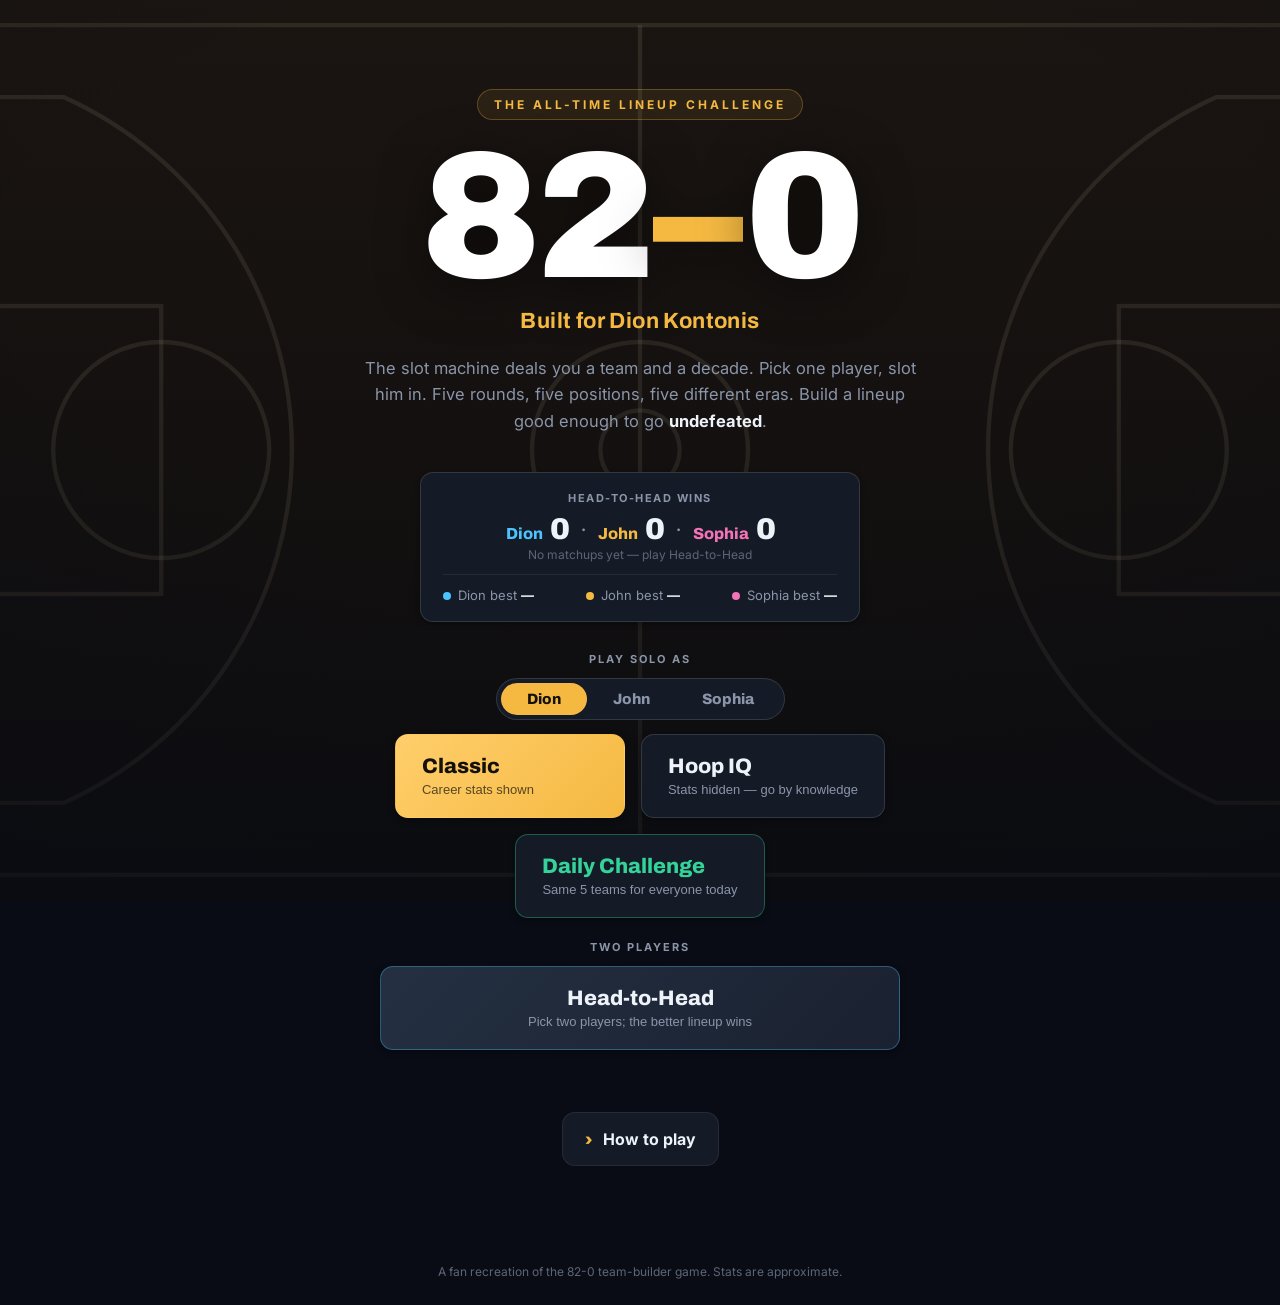
==== commit c8d1f1ad: "Restore 82-0 game at root; move trip app into /trip/ Keep the existing 82-0 game untouched at the re" ====
--- a/index.html
+++ b/index.html
@@ -1,61 +1,293 @@
-<!doctype html>
+<!DOCTYPE html>
 <html lang="en">
-<head>
-  <meta charset="utf-8" />
-  <meta name="viewport" content="width=device-width, initial-scale=1, viewport-fit=cover" />
-  <title>European Adventure</title>
-  <meta name="description" content="Our family trip — reservations, calendar, things to do and places to eat, all in one place." />
-  <meta name="theme-color" content="#0e7490" />
-  <link rel="manifest" href="manifest.webmanifest" />
-  <link rel="apple-touch-icon" href="icons/apple-touch-icon.png" />
-  <meta name="apple-mobile-web-app-capable" content="yes" />
-  <meta name="apple-mobile-web-app-status-bar-style" content="black-translucent" />
-  <link rel="preconnect" href="https://fonts.googleapis.com" />
-  <link rel="preconnect" href="https://fonts.gstatic.com" crossorigin />
-  <link href="https://fonts.googleapis.com/css2?family=Fraunces:opsz,wght@9..144,500;9..144,600;9..144,700&family=Inter:wght@400;500;600;700&display=swap" rel="stylesheet" />
-  <link rel="stylesheet" href="css/styles.css" />
-</head>
-<body>
-  <!-- App header -->
-  <header class="app-header">
-    <div class="app-header__inner">
-      <div class="brand">
-        <span class="brand__mark" aria-hidden="true">✈️</span>
-        <div class="brand__text">
-          <h1 id="trip-title">Trip</h1>
-          <p id="trip-subtitle" class="muted"></p>
-        </div>
-      </div>
-      <div id="countdown" class="countdown" aria-live="polite"></div>
+  <head>
+    <meta charset="UTF-8" />
+    <meta
+      name="viewport"
+      content="width=device-width, initial-scale=1.0, viewport-fit=cover"
+    />
+    <title>82-0 · Built for Dion Kontonis</title>
+
+    <!-- Installable web app (Add to Home Screen on iPad/iPhone) -->
+    <meta name="theme-color" content="#090c14" />
+    <meta name="mobile-web-app-capable" content="yes" />
+    <meta name="apple-mobile-web-app-capable" content="yes" />
+    <meta name="apple-mobile-web-app-status-bar-style" content="black-translucent" />
+    <meta name="apple-mobile-web-app-title" content="82-0" />
+    <link rel="apple-touch-icon" href="/icons/apple-touch-icon.png" />
+    <link rel="icon" type="image/png" href="/icons/icon-192.png" />
+    <link rel="manifest" href="/manifest.webmanifest" />
+
+    <link rel="preconnect" href="https://fonts.googleapis.com" />
+    <link rel="preconnect" href="https://fonts.gstatic.com" crossorigin />
+    <link
+      href="https://fonts.googleapis.com/css2?family=Archivo:wght@600;700;800;900&family=Inter:wght@400;500;600;700;800&display=swap"
+      rel="stylesheet"
+    />
+    <link rel="stylesheet" href="css/styles.css" />
+  </head>
+  <body>
+    <div class="court-bg" aria-hidden="true">
+      <svg viewBox="0 0 940 500" preserveAspectRatio="xMidYMid slice">
+        <defs>
+          <linearGradient id="hw" x1="0" y1="0" x2="0" y2="1">
+            <stop offset="0" stop-color="#241a10" />
+            <stop offset="0.5" stop-color="#1c140c" />
+            <stop offset="1" stop-color="#120d08" />
+          </linearGradient>
+        </defs>
+        <rect class="hw" x="0" y="0" width="940" height="500" fill="url(#hw)" />
+        <g class="lines" fill="none">
+          <rect x="14" y="14" width="912" height="472" rx="2" />
+          <line x1="470" y1="14" x2="470" y2="486" />
+          <circle cx="470" cy="250" r="60" />
+          <circle cx="470" cy="250" r="22" />
+          <!-- left end -->
+          <rect x="14" y="170" width="190" height="160" />
+          <circle cx="204" cy="250" r="60" />
+          <line x1="58" y1="220" x2="58" y2="280" />
+          <circle cx="68" cy="250" r="9" />
+          <path d="M14,54 L150,54 A215,215 0 0 1 150,446 L14,446" />
+          <!-- right end -->
+          <rect x="736" y="170" width="190" height="160" />
+          <circle cx="736" cy="250" r="60" />
+          <line x1="882" y1="220" x2="882" y2="280" />
+          <circle cx="872" cy="250" r="9" />
+          <path d="M926,54 L790,54 A215,215 0 0 0 790,446 L926,446" />
+        </g>
+      </svg>
     </div>
-  </header>
-
-  <!-- Screens -->
-  <main id="app">
-    <section id="view-home"    class="view" data-view="home"></section>
-    <section id="view-calendar" class="view" data-view="calendar" hidden></section>
-    <section id="view-reservations" class="view" data-view="reservations" hidden></section>
-    <section id="view-todo"    class="view" data-view="todo" hidden></section>
-    <section id="view-eat"     class="view" data-view="eat" hidden></section>
-    <section id="view-info"    class="view" data-view="info" hidden></section>
-  </main>
-
-  <!-- Bottom tab bar -->
-  <nav class="tabbar" aria-label="Sections">
-    <button class="tab is-active" data-target="home" aria-current="page"><span class="tab__icon">🏠</span><span class="tab__label">Home</span></button>
-    <button class="tab" data-target="calendar"><span class="tab__icon">🗓️</span><span class="tab__label">Calendar</span></button>
-    <button class="tab" data-target="reservations"><span class="tab__icon">🎫</span><span class="tab__label">Bookings</span></button>
-    <button class="tab" data-target="todo"><span class="tab__icon">📍</span><span class="tab__label">Do</span></button>
-    <button class="tab" data-target="eat"><span class="tab__icon">🍽️</span><span class="tab__label">Eat</span></button>
-    <button class="tab" data-target="info"><span class="tab__icon">ℹ️</span><span class="tab__label">Info</span></button>
-  </nav>
-
-  <script src="js/data.js"></script>
-  <script src="js/app.js"></script>
-  <script>
-    if ("serviceWorker" in navigator) {
-      window.addEventListener("load", () => navigator.serviceWorker.register("sw.js").catch(() => {}));
-    }
-  </script>
-</body>
+    <div id="fireworks" class="fx-layer"></div>
+    <div id="confetti" class="confetti-layer"></div>
+
+    <!-- START SCREEN -->
+    <section id="start-screen" class="screen">
+      <div class="hero">
+        <span class="kicker">The all-time lineup challenge</span>
+        <h1 class="logo">82<span class="dash">–</span>0</h1>
+        <p class="built-for">Built for Dion Kontonis</p>
+        <p class="tagline">
+          The slot machine deals you a team and a decade. Pick one player, slot
+          him in. Five rounds, five positions, five different eras. Build a
+          lineup good enough to go <strong>undefeated</strong>.
+        </p>
+        <div class="scoreboard" id="scoreboard"></div>
+
+        <div class="play-section">
+          <div class="section-head">Play solo as</div>
+          <div class="user-toggle" id="user-toggle">
+            <button class="utog active" data-user="Dion">Dion</button>
+            <button class="utog" data-user="John">John</button>
+            <button class="utog" data-user="Sophia">Sophia</button>
+          </div>
+          <div class="mode-buttons">
+            <button id="play-classic" class="mode-btn primary">
+              <span class="mode-title">Classic</span>
+              <span class="mode-sub">Career stats shown</span>
+            </button>
+            <button id="play-hoopiq" class="mode-btn">
+              <span class="mode-title">Hoop IQ</span>
+              <span class="mode-sub">Stats hidden — go by knowledge</span>
+            </button>
+            <button id="play-daily" class="mode-btn daily-btn">
+              <span class="mode-title">Daily Challenge</span>
+              <span class="mode-sub">Same 5 teams for everyone today</span>
+            </button>
+          </div>
+        </div>
+
+        <div class="play-section">
+          <div class="section-head">Two players</div>
+          <button id="play-h2h" class="mode-btn h2h-btn">
+            <span class="mode-title">Head-to-Head</span>
+            <span class="mode-sub">Pick two players; the better lineup wins</span>
+          </button>
+        </div>
+
+        <details class="how-to">
+          <summary>How to play</summary>
+          <ul>
+            <li>Each round, a random <b>decade</b> and <b>franchise</b> are rolled.</li>
+            <li>Pick exactly one player and place him at an open court position he actually played.</li>
+            <li>Fill all five spots: PG, SG, SF, PF, C — each from a different decade.</li>
+            <li>You get <b>one team skip</b> and <b>one era skip</b> per game.</li>
+            <li>After five picks, your season is simulated into a record from 0–82 to 82–0.</li>
+          </ul>
+        </details>
+      </div>
+    </section>
+
+    <!-- GAME SCREEN -->
+    <section id="game-screen" class="screen hidden">
+      <header class="topbar">
+        <div class="brand">
+          82<span class="dash">–</span>0
+          <span class="brand-sub">Built for Dion Kontonis</span>
+        </div>
+        <div class="topbar-right">
+          <span id="builder-badge" class="badge builder hidden"></span>
+          <span id="mode-badge" class="badge">Classic</span>
+          <span id="round-indicator" class="round">Round 1 / 5</span>
+        </div>
+      </header>
+
+      <div class="court-wrap">
+        <div id="court" class="court"></div>
+      </div>
+
+      <div class="slot-machine" id="slot-machine">
+        <div class="sm-row">
+          <div class="reel" id="reel-team">
+            <span id="reel-logo" class="reel-logo"></span>
+            <span id="reel-text" class="reel-text">—</span>
+          </div>
+          <div class="skips" id="skips">
+            <button id="team-skip" class="skip-btn">Team skip (1)</button>
+            <button id="era-skip" class="skip-btn">Era skip (1)</button>
+          </div>
+        </div>
+        <div class="sm-needs" id="sm-needs"></div>
+      </div>
+      <div id="roll-note" class="roll-note hidden"></div>
+
+      <div class="roster-toolbar">
+        <input
+          id="roster-search"
+          class="roster-search"
+          type="search"
+          placeholder="Search this roster by name…"
+          autocomplete="off"
+        />
+        <span id="roster-count" class="roster-count"></span>
+      </div>
+
+      <div class="roster-filters">
+        <div class="pos-chips" id="pos-chips">
+          <button class="chip active" data-pos="ALL">All</button>
+          <button class="chip" data-pos="PG">PG</button>
+          <button class="chip" data-pos="SG">SG</button>
+          <button class="chip" data-pos="SF">SF</button>
+          <button class="chip" data-pos="PF">PF</button>
+          <button class="chip" data-pos="C">C</button>
+        </div>
+        <label class="sort-label">
+          Sort
+          <select id="sort-select" class="sort-select">
+            <option value="ppg">Points</option>
+            <option value="rpg">Rebounds</option>
+            <option value="apg">Assists</option>
+            <option value="spg">Steals</option>
+            <option value="bpg">Blocks</option>
+            <option value="name">Name (A–Z)</option>
+          </select>
+        </label>
+      </div>
+
+      <div id="roster-list" class="roster-list"></div>
+    </section>
+
+    <!-- RESULT SCREEN -->
+    <section id="result-screen" class="screen hidden">
+      <div class="result-card">
+        <p class="result-label">Final projected record</p>
+        <h2 id="result-record" class="record">0–0</h2>
+        <div class="grade-row">
+          <span class="grade-label">Grade</span>
+          <span id="result-grade" class="grade">A</span>
+        </div>
+        <p id="result-blurb" class="result-blurb"></p>
+
+        <ul id="result-lineup" class="result-lineup"></ul>
+
+        <details class="rating-breakdown">
+          <summary>How this record was calculated</summary>
+          <p class="rating-note">
+            Your five players' per-game stats are added up. Each category is
+            scored against an elite five-man lineup, weighted, and combined into
+            a strength rating that maps to a record. Bars show your lineup's
+            total vs. the elite bar.
+          </p>
+          <div id="rating-bars" class="rating-bars"></div>
+          <div class="rating-strength">
+            Strength rating: <b id="rating-value">—</b>
+          </div>
+        </details>
+
+        <div class="result-extras">
+          <div class="extra">
+            <span class="extra-label">Best pick</span>
+            <span id="result-best" class="extra-value"></span>
+          </div>
+          <div class="extra">
+            <span class="extra-label">Biggest weakness</span>
+            <span id="result-weakness" class="extra-value"></span>
+          </div>
+        </div>
+
+        <div id="personal-best" class="personal-best hidden"></div>
+
+        <div class="result-actions">
+          <button id="save-result" class="action-btn save">★ Record this result</button>
+          <button id="share-result" class="action-btn">Share</button>
+        </div>
+        <button id="play-again" class="action-btn primary play-again">Play again</button>
+      </div>
+    </section>
+
+    <!-- HEAD-TO-HEAD SETUP (pick two players) -->
+    <section id="h2h-setup-screen" class="screen hidden">
+      <div class="handoff-card">
+        <h2 class="handoff-title">Head-to-Head</h2>
+        <p class="handoff-sub">Choose two players. A coin flip decides who builds first.</p>
+        <div class="h2h-players" id="h2h-players"></div>
+        <p class="h2h-setup-hint" id="h2h-setup-hint"></p>
+        <button id="h2h-start" class="action-btn primary">Start match</button>
+        <button id="h2h-setup-back" class="action-btn">Back</button>
+      </div>
+    </section>
+
+    <!-- HANDOFF (pass the device) -->
+    <section id="handoff-screen" class="screen hidden">
+      <div class="handoff-card">
+        <div id="handoff-check" class="handoff-check">✓</div>
+        <h2 id="handoff-title" class="handoff-title"></h2>
+        <p id="handoff-sub" class="handoff-sub"></p>
+        <button id="handoff-continue" class="action-btn primary"></button>
+      </div>
+    </section>
+
+    <!-- HEAD-TO-HEAD RESULT -->
+    <section id="h2h-result-screen" class="screen hidden">
+      <div class="h2h-card">
+        <p class="result-label">Head-to-head result</p>
+        <h2 id="h2h-winner" class="h2h-winner"></h2>
+        <p id="h2h-blurb" class="result-blurb"></p>
+        <div class="h2h-grid">
+          <div class="h2h-side" id="h2h-side-0"></div>
+          <div class="h2h-vs">VS</div>
+          <div class="h2h-side" id="h2h-side-1"></div>
+        </div>
+        <div id="h2h-series" class="h2h-series"></div>
+        <div class="result-actions">
+          <button id="h2h-again" class="action-btn save">Rematch</button>
+          <button id="h2h-home" class="action-btn">Home</button>
+        </div>
+      </div>
+    </section>
+
+    <footer class="site-footer">
+      A fan recreation of the 82-0 team-builder game. Stats are approximate.
+    </footer>
+
+    <script src="js/data.js"></script>
+    <script src="js/teams.js"></script>
+    <script src="js/game.js"></script>
+    <script>
+      if ("serviceWorker" in navigator) {
+        window.addEventListener("load", () => {
+          navigator.serviceWorker.register("/sw.js").catch(() => {});
+        });
+      }
+    </script>
+  </body>
 </html>
--- a/css/styles.css
+++ b/css/styles.css
@@ -1,239 +1,1649 @@
 /* ============================================================
-   European Adventure — trip companion
-   Warm, bright, postcard feel. Mobile-first PWA.
+   82-0 · Built for Dion Kontonis
+   Visual system: dark, crisp, sports-broadcast feel.
    ============================================================ */
 
 :root {
-  --bg: #f6f4ee;
-  --bg-2: #efece3;
-  --surface: #ffffff;
-  --surface-2: #fbfaf6;
-  --line: rgba(20, 30, 40, 0.08);
-  --line-2: rgba(20, 30, 40, 0.14);
-
-  --text: #1f2a33;
-  --muted: #6b7785;
-
-  --teal: #0e7490;
-  --teal-2: #0891b2;
-  --terracotta: #c2563a;
-  --gold: #d4a017;
-  --plum: #7c3a6b;
-  --green: #2f8f5b;
-
-  --radius: 16px;
-  --radius-sm: 11px;
-  --shadow: 0 1px 2px rgba(20, 30, 40, .05), 0 6px 18px rgba(20, 30, 40, .06);
-  --shadow-sm: 0 1px 2px rgba(20, 30, 40, .06);
-
-  --header-h: 72px;
-  --tab-h: 64px;
-  --safe-top: env(safe-area-inset-top, 0px);
-  --safe-bottom: env(safe-area-inset-bottom, 0px);
-
-  --sans: "Inter", system-ui, -apple-system, Segoe UI, Roboto, sans-serif;
-  --serif: "Fraunces", Georgia, "Times New Roman", serif;
-}
-
-* { box-sizing: border-box; }
-html, body { margin: 0; padding: 0; }
+  --bg: #090c14;
+  --bg-2: #0e131f;
+  --surface: #141a26;
+  --surface-2: #1a2130;
+  --surface-3: #222b3c;
+  --line: rgba(255, 255, 255, 0.07);
+  --line-2: rgba(255, 255, 255, 0.13);
+
+  --text: #eef2f9;
+  --muted: #8b95a9;
+  --faint: #5d6678;
+
+  --accent: #f5b942;       /* amber gold */
+  --accent-2: #ffce6b;
+  --ink: #14110a;          /* text on accent */
+  --info: #4cc2ff;
+  --good: #34d399;
+  --bad: #f6685e;
+  --sophia: #f472b6;       /* Sophia's color */
+
+  --radius: 18px;
+  --radius-md: 13px;
+  --radius-sm: 9px;
+  --shadow-sm: 0 2px 6px rgba(0, 0, 0, 0.35);
+  --shadow: 0 14px 40px rgba(0, 0, 0, 0.4);
+  --shadow-lg: 0 30px 70px rgba(0, 0, 0, 0.55);
+
+  --display: "Archivo", "Inter", system-ui, sans-serif;
+  --body: "Inter", system-ui, -apple-system, "Segoe UI", Roboto, sans-serif;
+}
+
+* {
+  box-sizing: border-box;
+}
+
+html {
+  -webkit-text-size-adjust: 100%;
+}
+
 body {
-  font-family: var(--sans);
+  margin: 0;
+  font-family: var(--body);
   color: var(--text);
   background:
-    radial-gradient(120% 60% at 50% -10%, #e9f3f4 0%, transparent 60%),
-    var(--bg);
+    radial-gradient(1100px 520px at 85% -8%, rgba(76, 194, 255, 0.10), transparent 60%),
+    radial-gradient(900px 500px at 10% 0%, rgba(245, 185, 66, 0.10), transparent 55%),
+    linear-gradient(180deg, var(--bg-2) 0%, var(--bg) 60%);
+  background-color: var(--bg);
+  min-height: 100vh;
   -webkit-font-smoothing: antialiased;
-  line-height: 1.45;
-  padding-bottom: calc(var(--tab-h) + var(--safe-bottom) + 12px);
-}
-.muted { color: var(--muted); }
-code { font-family: ui-monospace, Menlo, monospace; background: var(--bg-2); padding: 1px 5px; border-radius: 5px; font-size: .85em; }
-button { font-family: inherit; }
-
-/* ── Header ───────────────────────────────────────────────── */
-.app-header {
-  position: sticky; top: 0; z-index: 30;
-  padding-top: var(--safe-top);
-  background: linear-gradient(135deg, var(--teal) 0%, var(--teal-2) 55%, #15868f 100%);
+  text-rendering: optimizeLegibility;
+}
+
+.screen {
+  max-width: 1000px;
+  margin: 0 auto;
+  padding: 26px 20px 72px;
+}
+
+/* When launched from the iPad/iPhone home screen, clear the status bar. */
+@media (display-mode: standalone) {
+  body {
+    padding-top: env(safe-area-inset-top);
+  }
+}
+
+.hidden {
+  display: none !important;
+}
+
+::selection {
+  background: rgba(245, 185, 66, 0.3);
+}
+
+/* ----------------------------- Start screen ----------------------------- */
+.hero {
+  text-align: center;
+  padding-top: 7vh;
+  display: flex;
+  flex-direction: column;
+  align-items: center;
+}
+
+.kicker {
+  display: inline-block;
+  text-transform: uppercase;
+  letter-spacing: 3px;
+  font-size: 12px;
+  font-weight: 700;
+  color: var(--accent);
+  background: rgba(245, 185, 66, 0.08);
+  border: 1px solid rgba(245, 185, 66, 0.28);
+  padding: 7px 16px;
+  border-radius: 999px;
+}
+
+.logo {
+  font-family: var(--display);
+  font-size: clamp(86px, 19vw, 180px);
+  font-weight: 900;
+  line-height: 0.86;
+  margin: 20px 0 0;
+  letter-spacing: -5px;
   color: #fff;
-  box-shadow: 0 4px 18px rgba(14, 116, 144, .25);
-}
-.app-header__inner {
-  max-width: 720px; margin: 0 auto;
-  display: flex; align-items: center; justify-content: space-between; gap: 12px;
-  padding: 12px 16px;
-  min-height: var(--header-h);
-}
-.brand { display: flex; align-items: center; gap: 11px; min-width: 0; }
-.brand__mark { font-size: 26px; filter: drop-shadow(0 2px 3px rgba(0,0,0,.2)); }
-.brand__text { min-width: 0; }
-.brand__text h1 {
-  font-family: var(--serif); font-weight: 600; font-size: 20px; margin: 0;
-  letter-spacing: -.01em; white-space: nowrap; overflow: hidden; text-overflow: ellipsis;
-}
-.brand__text .muted { color: rgba(255,255,255,.82); font-size: 12.5px; margin: 1px 0 0; }
-
-.countdown {
-  display: flex; flex-direction: column; align-items: center; justify-content: center;
-  background: rgba(255,255,255,.16); border: 1px solid rgba(255,255,255,.25);
-  border-radius: 13px; padding: 6px 12px; min-width: 64px; text-align: center;
-  backdrop-filter: blur(4px); flex-shrink: 0;
-}
-.countdown__big { font-family: var(--serif); font-weight: 700; font-size: 22px; line-height: 1; }
-.countdown__lbl { font-size: 10.5px; opacity: .92; margin-top: 3px; white-space: nowrap; }
-
-/* ── Layout ───────────────────────────────────────────────── */
-#app { max-width: 720px; margin: 0 auto; padding: 16px 14px 8px; }
-.view { animation: fade .25s ease; }
-@keyframes fade { from { opacity: 0; transform: translateY(6px); } to { opacity: 1; transform: none; } }
-
-.section-title { display: flex; align-items: baseline; justify-content: space-between; margin: 18px 2px 10px; }
-.section-title:first-child { margin-top: 4px; }
-.section-title h2 { font-family: var(--serif); font-size: 19px; font-weight: 600; margin: 0; letter-spacing: -.01em; }
-.count { font-size: 12.5px; }
-.stack { display: flex; flex-direction: column; gap: 10px; }
-
-/* ── Hero ─────────────────────────────────────────────────── */
-.hero {
-  background: var(--surface); border: 1px solid var(--line); border-radius: var(--radius);
-  padding: 18px; box-shadow: var(--shadow); text-align: center; margin-bottom: 4px;
-  position: relative; overflow: hidden;
-}
-.hero::before {
-  content: ""; position: absolute; inset: 0; opacity: .5;
-  background: radial-gradient(80% 120% at 50% -20%, rgba(14,116,144,.08), transparent 70%);
-}
-.hero__dates { position: relative; color: var(--teal); font-weight: 600; font-size: 13px; letter-spacing: .02em; text-transform: uppercase; }
-.hero__route { position: relative; font-family: var(--serif); font-size: 21px; font-weight: 600; margin: 8px 0 6px; letter-spacing: -.01em; }
-.hero__people { position: relative; font-size: 13px; }
-
-/* ── Stats ────────────────────────────────────────────────── */
-.stats { display: grid; grid-template-columns: repeat(4, 1fr); gap: 8px; margin: 16px 0 4px; }
-.stat { background: var(--surface); border: 1px solid var(--line); border-radius: var(--radius-sm); padding: 12px 6px; text-align: center; box-shadow: var(--shadow-sm); }
-.stat__n { font-family: var(--serif); font-weight: 700; font-size: 22px; color: var(--teal); line-height: 1; }
-.stat__l { font-size: 11px; color: var(--muted); margin-top: 4px; }
-
-/* ── Event card ───────────────────────────────────────────── */
-.ev {
-  display: grid; grid-template-columns: 58px 30px 1fr; align-items: start; gap: 10px;
-  background: var(--surface); border: 1px solid var(--line); border-radius: var(--radius-sm);
-  padding: 12px; box-shadow: var(--shadow-sm); border-left: 4px solid var(--teal);
-}
-.ev--flight { border-left-color: var(--teal); }
-.ev--train  { border-left-color: var(--green); }
-.ev--hotel  { border-left-color: var(--plum); }
-.ev--tour, .ev--activity { border-left-color: var(--gold); }
-.ev--restaurant { border-left-color: var(--terracotta); }
-.ev--transfer, .ev--car { border-left-color: var(--muted); }
-.ev--note { border-left-color: var(--line-2); }
-.ev__time { display: flex; flex-direction: column; }
-.ev__t { font-weight: 700; font-size: 13.5px; color: var(--text); }
-.ev__t2 { font-size: 11.5px; color: var(--muted); }
-.ev__icon { font-size: 20px; text-align: center; }
-.ev__title { font-weight: 600; font-size: 15px; }
-.ev__sub { font-size: 13px; color: var(--muted); margin-top: 2px; }
-.ev__detail { margin-top: 6px; display: flex; flex-direction: column; gap: 2px; }
-.ev__line { font-size: 12.5px; color: var(--muted); }
-
-/* ── Day / timeline ───────────────────────────────────────── */
-.day { background: var(--surface); border: 1px solid var(--line); border-radius: var(--radius); box-shadow: var(--shadow-sm); margin-bottom: 14px; overflow: hidden; }
-.day__head { display: flex; align-items: center; gap: 12px; padding: 12px 14px; background: var(--surface-2); border-bottom: 1px solid var(--line); }
-.day__head.is-today { background: linear-gradient(135deg, rgba(14,116,144,.1), rgba(8,145,178,.06)); }
-.day__date { display: flex; flex-direction: column; align-items: center; justify-content: center; width: 50px; flex-shrink: 0; line-height: 1.05; }
-.day__dow { font-size: 10.5px; text-transform: uppercase; letter-spacing: .04em; color: var(--muted); }
-.day__num { font-family: var(--serif); font-weight: 700; font-size: 24px; color: var(--teal); }
-.day__mon { font-size: 10.5px; text-transform: uppercase; color: var(--muted); }
-.day__meta { flex: 1; min-width: 0; }
-.day__title { font-weight: 600; font-size: 15px; }
-.day__city { font-size: 12.5px; margin-top: 1px; }
-.day__body { padding: 12px; display: flex; flex-direction: column; gap: 10px; }
-.day__body .ev { box-shadow: none; }
-.day__empty { font-size: 13px; font-style: italic; padding: 2px; }
-.pill { font-size: 11px; font-weight: 700; padding: 3px 9px; border-radius: 999px; }
-.pill--today { background: var(--teal); color: #fff; }
-
-/* ── Reservation cards ────────────────────────────────────── */
-.card { background: var(--surface); border: 1px solid var(--line); border-radius: var(--radius); box-shadow: var(--shadow-sm); overflow: hidden; }
-.card__head { display: flex; align-items: center; gap: 12px; padding: 13px 14px; border-bottom: 1px solid var(--line); }
-.card__icon { font-size: 24px; }
-.card__head > div:nth-child(2) { flex: 1; min-width: 0; }
-.card__title { font-family: var(--serif); font-weight: 600; font-size: 16px; }
-.card__type { font-size: 12px; margin-top: 1px; }
-.card__body { padding: 12px 14px; display: flex; flex-direction: column; gap: 7px; }
-.kv { display: flex; gap: 10px; font-size: 13.5px; }
-.kv__k { color: var(--muted); width: 78px; flex-shrink: 0; }
-.kv__v { font-weight: 500; }
-.res__notes { font-size: 13px; color: var(--muted); background: var(--bg-2); padding: 8px 10px; border-radius: 9px; margin-top: 2px; }
-.conf {
-  display: flex; flex-direction: column; align-items: flex-end; gap: 1px;
-  border: 1px dashed var(--line-2); background: var(--surface-2); border-radius: 10px;
-  padding: 6px 10px; cursor: pointer; flex-shrink: 0;
-}
-.conf:active { transform: scale(.97); }
-.conf__k { font-size: 9.5px; text-transform: uppercase; letter-spacing: .05em; color: var(--muted); }
-.conf__v { font-weight: 700; font-size: 13.5px; color: var(--teal); font-family: ui-monospace, Menlo, monospace; }
-
-/* ── Reminder rows ────────────────────────────────────────── */
-.reminder, .todo {
-  display: flex; gap: 11px; align-items: flex-start;
-  background: var(--surface); border: 1px solid var(--line); border-radius: var(--radius-sm);
-  padding: 11px 12px; box-shadow: var(--shadow-sm);
-}
-.reminder.is-done, .todo.is-done { opacity: .55; }
-.reminder.is-done .reminder__title, .todo.is-done .todo__title { text-decoration: line-through; }
-.reminder__title, .todo__title { font-weight: 600; font-size: 14.5px; }
-.reminder__meta, .reminder__notes, .todo__meta { font-size: 12.5px; margin-top: 2px; }
-.check {
-  width: 24px; height: 24px; flex-shrink: 0; border-radius: 7px; margin-top: 1px;
-  border: 2px solid var(--line-2); background: var(--surface); cursor: pointer;
-  color: #fff; font-size: 14px; font-weight: 700; line-height: 1; display: grid; place-items: center;
-  transition: background .15s, border-color .15s;
-}
-.check.is-done { background: var(--green); border-color: var(--green); }
-.reminder__body, .todo__body { flex: 1; min-width: 0; }
-
-/* ── City grouping ────────────────────────────────────────── */
-.city-head { font-family: var(--serif); font-weight: 600; font-size: 16px; margin: 18px 2px 9px; color: var(--terracotta); }
-.city-head:first-of-type { margin-top: 6px; }
-
-/* ── Eat cards ────────────────────────────────────────────── */
-.eat { display: flex; align-items: center; gap: 12px; background: var(--surface); border: 1px solid var(--line); border-radius: var(--radius-sm); padding: 12px; box-shadow: var(--shadow-sm); }
-.eat__main { flex: 1; min-width: 0; }
-.eat__name { font-weight: 600; font-size: 15px; }
-.eat__meta { font-size: 12.5px; margin-top: 1px; }
-.eat__notes { font-size: 12.5px; color: var(--text); margin-top: 4px; opacity: .85; }
-.eat__res { font-size: 11.5px; font-weight: 600; color: var(--green); background: rgba(47,143,91,.1); padding: 5px 9px; border-radius: 9px; text-align: center; flex-shrink: 0; max-width: 110px; }
-.eat__res--none { color: var(--muted); background: var(--bg-2); font-weight: 500; }
-
-/* ── Info ─────────────────────────────────────────────────── */
-.info-h { font-family: var(--serif); font-size: 16px; font-weight: 600; margin: 20px 2px 9px; }
-.info-row { display: flex; align-items: center; gap: 12px; background: var(--surface); border: 1px solid var(--line); border-radius: var(--radius-sm); padding: 12px; box-shadow: var(--shadow-sm); text-decoration: none; color: inherit; }
-.info-row__icon { font-size: 20px; width: 26px; text-align: center; }
-.info-row__title { font-weight: 600; font-size: 14.5px; }
-.info-row--link:active { transform: scale(.99); }
-.footer-note { font-size: 12.5px; margin: 22px 2px 8px; text-align: center; }
-
-/* ── Tab bar ──────────────────────────────────────────────── */
-.tabbar {
-  position: fixed; bottom: 0; left: 0; right: 0; z-index: 40;
-  display: flex; justify-content: space-around;
-  background: rgba(255,255,255,.94); backdrop-filter: blur(12px);
+  text-shadow: 0 10px 50px rgba(0, 0, 0, 0.5);
+}
+
+.dash {
+  color: var(--accent);
+}
+
+.built-for {
+  margin: 14px 0 0;
+  font-family: var(--display);
+  font-size: clamp(16px, 2.4vw, 22px);
+  font-weight: 700;
+  letter-spacing: 0.4px;
+  color: var(--accent);
+}
+
+.tagline {
+  max-width: 560px;
+  margin: 22px auto 34px;
+  color: var(--muted);
+  font-size: 16.5px;
+  line-height: 1.6;
+}
+
+.tagline strong {
+  color: var(--text);
+}
+
+.mode-buttons {
+  display: flex;
+  gap: 16px;
+  justify-content: center;
+  flex-wrap: wrap;
+}
+
+.mode-btn {
+  display: flex;
+  flex-direction: column;
+  gap: 5px;
+  align-items: flex-start;
+  text-align: left;
+  background: var(--surface);
+  border: 1px solid var(--line-2);
+  color: var(--text);
+  padding: 20px 26px;
+  border-radius: var(--radius-md);
+  cursor: pointer;
+  min-width: 230px;
+  box-shadow: var(--shadow-sm);
+  transition: transform 0.15s ease, border-color 0.15s ease,
+    box-shadow 0.15s ease, background 0.15s ease;
+}
+
+.mode-btn:hover {
+  transform: translateY(-3px);
+  border-color: rgba(245, 185, 66, 0.6);
+  box-shadow: var(--shadow);
+}
+
+.mode-btn.primary {
+  background: linear-gradient(135deg, var(--accent-2) 0%, var(--accent) 100%);
+  color: var(--ink);
+  border-color: transparent;
+}
+
+.mode-btn.primary .mode-sub {
+  color: rgba(20, 17, 10, 0.7);
+}
+
+.mode-title {
+  font-family: var(--display);
+  font-size: 21px;
+  font-weight: 800;
+}
+
+.mode-sub {
+  font-size: 13px;
+  color: var(--muted);
+}
+
+.how-to {
+  margin: 40px auto 0;
+  max-width: 560px;
+  text-align: left;
+  background: var(--surface);
+  border: 1px solid var(--line);
+  border-radius: var(--radius-md);
+  padding: 16px 22px;
+}
+
+.how-to summary {
+  cursor: pointer;
+  font-weight: 700;
+  color: var(--text);
+  list-style: none;
+}
+
+.how-to summary::-webkit-details-marker {
+  display: none;
+}
+
+.how-to summary::before {
+  content: "›";
+  color: var(--accent);
+  font-weight: 900;
+  margin-right: 10px;
+  display: inline-block;
+  transition: transform 0.2s ease;
+}
+
+.how-to[open] summary::before {
+  transform: rotate(90deg);
+}
+
+.how-to ul {
+  margin: 14px 0 4px;
+  color: var(--muted);
+  line-height: 1.7;
+  padding-left: 22px;
+}
+
+.how-to b {
+  color: var(--text);
+}
+
+/* ------------------------------- Top bar -------------------------------- */
+.topbar {
+  display: flex;
+  justify-content: space-between;
+  align-items: center;
+  margin-bottom: 22px;
+  padding-bottom: 18px;
+  border-bottom: 1px solid var(--line);
+}
+
+.brand {
+  display: flex;
+  flex-direction: column;
+  line-height: 1;
+  font-family: var(--display);
+  font-size: 30px;
+  font-weight: 900;
+  letter-spacing: -1.5px;
+}
+
+.brand-sub {
+  font-family: var(--body);
+  font-size: 11px;
+  font-weight: 700;
+  letter-spacing: 0.4px;
+  color: var(--accent);
+  margin-top: 5px;
+}
+
+.topbar-right {
+  display: flex;
+  align-items: center;
+  gap: 10px;
+}
+
+.badge {
+  background: var(--surface-2);
+  border: 1px solid var(--line-2);
+  color: var(--info);
+  padding: 6px 14px;
+  border-radius: 999px;
+  font-size: 12.5px;
+  font-weight: 700;
+}
+
+.round {
+  color: var(--text);
+  font-weight: 700;
+  font-size: 14px;
+  background: var(--surface-2);
+  border: 1px solid var(--line-2);
+  padding: 6px 14px;
+  border-radius: 999px;
+}
+
+/* -------------------------------- Court --------------------------------- */
+.court-wrap {
+  position: relative;
+  background:
+    radial-gradient(120% 100% at 50% 0%, rgba(255, 255, 255, 0.04), transparent 60%),
+    linear-gradient(180deg, #16321f 0%, #0d2316 100%);
+  border: 1px solid rgba(120, 200, 150, 0.18);
+  border-radius: var(--radius);
+  padding: 20px;
+  margin-bottom: 18px;
+  box-shadow: var(--shadow), inset 0 1px 0 rgba(255, 255, 255, 0.05);
+  overflow: hidden;
+}
+
+/* faint center-circle motif */
+.court-wrap::before {
+  content: "";
+  position: absolute;
+  top: -70px;
+  left: 50%;
+  transform: translateX(-50%);
+  width: 200px;
+  height: 200px;
+  border: 2px solid rgba(255, 255, 255, 0.06);
+  border-radius: 50%;
+  pointer-events: none;
+}
+
+.court {
+  position: relative;
+  display: grid;
+  grid-template-columns: repeat(5, 1fr);
+  gap: 12px;
+}
+
+.slot {
+  background: rgba(0, 0, 0, 0.28);
+  border: 1px solid rgba(255, 255, 255, 0.12);
+  border-radius: var(--radius-md);
+  padding: 14px 8px;
+  min-height: 122px;
+  text-align: center;
+  display: flex;
+  flex-direction: column;
+  gap: 5px;
+  align-items: center;
+  justify-content: center;
+  transition: transform 0.15s ease, box-shadow 0.15s ease;
+}
+
+.slot.filled {
+  box-shadow: var(--shadow-sm), inset 0 1px 0 rgba(255, 255, 255, 0.08);
+}
+
+.slot-pos {
+  font-family: var(--display);
+  font-weight: 900;
+  color: var(--accent);
+  font-size: 15px;
+  letter-spacing: 0.5px;
+}
+
+.slot.filled .slot-pos {
+  color: #fff;
+  opacity: 0.85;
+}
+
+.slot-name {
+  font-weight: 700;
+  font-size: 13.5px;
+  line-height: 1.2;
+}
+
+.slot-meta {
+  font-size: 11px;
+  color: rgba(255, 255, 255, 0.65);
+  font-weight: 600;
+}
+
+.slot-empty {
+  font-size: 12px;
+  color: var(--muted);
+}
+
+/* ----------------------------- Slot machine ----------------------------- */
+/* Pinned so the team + open spots stay visible while scrolling the roster. */
+.slot-machine {
+  position: sticky;
+  top: 8px;
+  z-index: 30;
+  display: flex;
+  flex-direction: column;
+  gap: 10px;
+  background-color: var(--surface);
+  border: 1px solid var(--line-2);
+  border-radius: var(--radius);
+  padding: 13px 18px;
+  margin-bottom: 10px;
+  box-shadow: var(--shadow);
+  transition: border-color 0.25s ease, background 0.25s ease;
+}
+
+.sm-row {
+  display: flex;
+  align-items: center;
+  justify-content: space-between;
+  gap: 14px;
+  flex-wrap: wrap;
+}
+
+/* Open-position tracker */
+.sm-needs {
+  display: flex;
+  align-items: center;
+  gap: 6px;
+  flex-wrap: wrap;
   border-top: 1px solid var(--line);
-  padding-bottom: var(--safe-bottom);
-  height: calc(var(--tab-h) + var(--safe-bottom));
-}
-.tab {
-  flex: 1; display: flex; flex-direction: column; align-items: center; justify-content: center; gap: 2px;
-  border: none; background: none; cursor: pointer; color: var(--muted);
-  padding: 8px 2px; transition: color .15s; max-width: 120px;
-}
-.tab__icon { font-size: 20px; filter: grayscale(.4); opacity: .7; transition: all .15s; }
-.tab__label { font-size: 10.5px; font-weight: 600; }
-.tab.is-active { color: var(--teal); }
-.tab.is-active .tab__icon { filter: none; opacity: 1; transform: translateY(-1px); }
-
-@media (min-width: 600px) {
-  .brand__text h1 { font-size: 22px; }
-  .ev__title { font-size: 15.5px; }
-}
+  padding-top: 10px;
+}
+
+.sm-needs-label {
+  font-size: 11px;
+  font-weight: 700;
+  text-transform: uppercase;
+  letter-spacing: 0.5px;
+  color: var(--muted);
+  margin-right: 2px;
+}
+
+.need {
+  font-family: var(--display);
+  font-size: 12px;
+  font-weight: 800;
+  padding: 4px 9px;
+  border-radius: 7px;
+  border: 1px solid var(--line-2);
+}
+
+.need.open {
+  color: var(--accent);
+  border-color: rgba(245, 185, 66, 0.45);
+  background: rgba(245, 185, 66, 0.1);
+}
+
+.need.done {
+  color: var(--faint);
+  text-decoration: none;
+  opacity: 0.7;
+}
+
+.reel {
+  display: flex;
+  align-items: center;
+  gap: 14px;
+  transition: opacity 0.15s ease;
+}
+
+.reel.spinning {
+  opacity: 0.7;
+}
+
+.reel.spinning .reel-logo {
+  animation: pulse 0.35s ease-in-out infinite alternate;
+}
+
+@keyframes pulse {
+  to {
+    transform: scale(1.08);
+  }
+}
+
+.reel-logo {
+  display: inline-flex;
+  width: 52px;
+  height: 52px;
+  align-items: center;
+  justify-content: center;
+}
+
+.reel-text {
+  display: flex;
+  flex-direction: column;
+  line-height: 1.15;
+}
+
+.reel-decade {
+  font-size: 12px;
+  font-weight: 800;
+  letter-spacing: 1.5px;
+  text-transform: uppercase;
+  color: var(--accent);
+}
+
+.reel-name {
+  font-family: var(--display);
+  font-size: 21px;
+  font-weight: 800;
+}
+
+.team-logo {
+  width: 52px;
+  height: 52px;
+  object-fit: contain;
+  filter: drop-shadow(0 3px 8px rgba(0, 0, 0, 0.5));
+}
+
+.team-badge {
+  display: inline-flex;
+  align-items: center;
+  justify-content: center;
+  width: 46px;
+  height: 46px;
+  border-radius: 50%;
+  font-family: var(--display);
+  font-size: 13px;
+  font-weight: 900;
+  box-shadow: 0 3px 10px rgba(0, 0, 0, 0.45);
+}
+
+.skips {
+  display: flex;
+  gap: 10px;
+}
+
+.skip-btn {
+  background: var(--surface-2);
+  border: 1px solid var(--line-2);
+  color: var(--text);
+  padding: 9px 15px;
+  border-radius: var(--radius-sm);
+  font-weight: 700;
+  font-size: 13px;
+  cursor: pointer;
+  transition: all 0.13s ease;
+}
+
+.skip-btn:hover:not(:disabled) {
+  border-color: var(--info);
+  color: #fff;
+}
+
+.skip-btn:disabled {
+  opacity: 0.38;
+  cursor: not-allowed;
+}
+
+/* roll fallback note */
+.roll-note {
+  margin: 0 2px 12px;
+  font-size: 13px;
+  font-weight: 600;
+  color: var(--accent-2);
+  background: rgba(245, 185, 66, 0.09);
+  border: 1px solid rgba(245, 185, 66, 0.28);
+  border-radius: var(--radius-sm);
+  padding: 9px 14px;
+  opacity: 0;
+  transform: translateY(-4px);
+  transition: opacity 0.3s ease, transform 0.3s ease;
+}
+
+.roll-note.show {
+  opacity: 1;
+  transform: translateY(0);
+}
+
+/* ------------------------- Roster toolbar/filters ----------------------- */
+.roster-toolbar {
+  display: flex;
+  align-items: center;
+  gap: 12px;
+  margin: 14px 0 12px;
+  flex-wrap: wrap;
+}
+
+.roster-search {
+  flex: 1;
+  min-width: 200px;
+  background: var(--surface);
+  border: 1px solid var(--line-2);
+  border-radius: var(--radius-sm);
+  color: var(--text);
+  padding: 11px 15px;
+  font-size: 15px;
+  font-family: var(--body);
+}
+
+.roster-search::placeholder {
+  color: var(--faint);
+}
+
+.roster-search:focus {
+  outline: none;
+  border-color: var(--accent);
+  box-shadow: 0 0 0 3px rgba(245, 185, 66, 0.15);
+}
+
+.roster-count {
+  color: var(--muted);
+  font-size: 13px;
+  font-weight: 600;
+  white-space: nowrap;
+}
+
+.roster-filters {
+  display: flex;
+  align-items: center;
+  justify-content: space-between;
+  gap: 12px;
+  margin-bottom: 16px;
+  flex-wrap: wrap;
+}
+
+.pos-chips {
+  display: flex;
+  gap: 6px;
+  flex-wrap: wrap;
+  background: var(--surface);
+  border: 1px solid var(--line);
+  border-radius: 999px;
+  padding: 4px;
+}
+
+.chip {
+  background: transparent;
+  border: none;
+  color: var(--muted);
+  padding: 7px 15px;
+  border-radius: 999px;
+  font-weight: 700;
+  font-size: 13px;
+  cursor: pointer;
+  transition: all 0.13s ease;
+}
+
+.chip:hover {
+  color: var(--text);
+}
+
+.chip.active {
+  background: var(--accent);
+  color: var(--ink);
+  box-shadow: var(--shadow-sm);
+}
+
+.sort-label {
+  color: var(--muted);
+  font-size: 13px;
+  font-weight: 600;
+  display: inline-flex;
+  align-items: center;
+  gap: 8px;
+}
+
+.sort-select {
+  background: var(--surface);
+  border: 1px solid var(--line-2);
+  color: var(--text);
+  padding: 9px 12px;
+  border-radius: var(--radius-sm);
+  font-weight: 700;
+  font-size: 13px;
+  cursor: pointer;
+  font-family: var(--body);
+}
+
+.sort-select:focus {
+  outline: none;
+  border-color: var(--accent);
+}
+
+/* ----------------------------- Roster list ------------------------------ */
+.roster-list {
+  display: grid;
+  grid-template-columns: repeat(auto-fill, minmax(248px, 1fr));
+  gap: 12px;
+}
+
+.player-card {
+  position: relative;
+  background: var(--surface);
+  border: 1px solid var(--line);
+  border-left: 3px solid var(--team, var(--line-2));
+  border-radius: var(--radius-md);
+  padding: 15px;
+  display: flex;
+  flex-direction: column;
+  gap: 12px;
+  box-shadow: var(--shadow-sm);
+  transition: transform 0.13s ease, border-color 0.13s ease,
+    box-shadow 0.13s ease;
+}
+
+.player-card:not(.disabled):hover {
+  transform: translateY(-2px);
+  box-shadow: var(--shadow);
+  border-color: var(--line-2);
+}
+
+.player-card.disabled {
+  opacity: 0.42;
+}
+
+.player-head {
+  display: flex;
+  justify-content: space-between;
+  align-items: baseline;
+  gap: 8px;
+}
+
+.player-name {
+  font-weight: 700;
+  font-size: 16px;
+  letter-spacing: -0.2px;
+}
+
+.player-pos {
+  font-size: 11px;
+  color: var(--info);
+  font-weight: 800;
+  letter-spacing: 0.5px;
+  white-space: nowrap;
+  background: rgba(76, 194, 255, 0.1);
+  padding: 3px 8px;
+  border-radius: 6px;
+}
+
+.player-stats {
+  display: flex;
+  flex-wrap: wrap;
+  gap: 6px;
+}
+
+.stat {
+  font-size: 11px;
+  color: var(--muted);
+  background: var(--surface-2);
+  border: 1px solid var(--line);
+  padding: 4px 8px;
+  border-radius: 7px;
+  font-weight: 600;
+}
+
+.stat b {
+  color: var(--text);
+  font-weight: 800;
+}
+
+.hidden-stats {
+  font-style: italic;
+  color: var(--faint);
+  font-size: 12px;
+}
+
+.pick-actions {
+  display: flex;
+  gap: 8px;
+  flex-wrap: wrap;
+  margin-top: auto;
+}
+
+.pick-btn {
+  flex: 1;
+  background: linear-gradient(135deg, var(--accent-2) 0%, var(--accent) 100%);
+  color: var(--ink);
+  border: none;
+  padding: 9px 10px;
+  border-radius: var(--radius-sm);
+  font-weight: 800;
+  cursor: pointer;
+  font-size: 13px;
+  transition: filter 0.12s ease, transform 0.12s ease;
+}
+
+.pick-btn:hover {
+  filter: brightness(1.07);
+  transform: translateY(-1px);
+}
+
+.no-slot {
+  font-size: 12px;
+  color: var(--faint);
+}
+
+/* ----------------------------- Result screen ---------------------------- */
+.result-card {
+  max-width: 560px;
+  margin: 4vh auto 0;
+  background: var(--surface);
+  border: 1px solid var(--line-2);
+  border-radius: var(--radius);
+  padding: 34px 28px;
+  text-align: center;
+  box-shadow: var(--shadow-lg);
+}
+
+.result-label {
+  color: var(--muted);
+  margin: 0 0 6px;
+  text-transform: uppercase;
+  letter-spacing: 2px;
+  font-size: 11.5px;
+  font-weight: 700;
+}
+
+.record {
+  font-family: var(--display);
+  font-size: 72px;
+  font-weight: 900;
+  margin: 0;
+  letter-spacing: -3px;
+  line-height: 1;
+}
+
+.record.perfect {
+  background: linear-gradient(90deg, var(--accent), var(--good), var(--info));
+  -webkit-background-clip: text;
+  background-clip: text;
+  color: transparent;
+}
+
+.grade-row {
+  display: inline-flex;
+  align-items: center;
+  gap: 10px;
+  margin: 16px 0 6px;
+  background: var(--surface-2);
+  border: 1px solid var(--line-2);
+  padding: 8px 18px;
+  border-radius: 999px;
+}
+
+.grade-label {
+  color: var(--muted);
+  font-size: 13px;
+  font-weight: 600;
+}
+
+.grade {
+  font-family: var(--display);
+  font-size: 26px;
+  font-weight: 900;
+  color: var(--accent);
+}
+
+.result-blurb {
+  color: var(--text);
+  font-size: 16px;
+  font-weight: 600;
+  margin: 12px 0 22px;
+}
+
+.result-lineup {
+  list-style: none;
+  padding: 0;
+  margin: 0 0 18px;
+  text-align: left;
+  border: 1px solid var(--line);
+  border-radius: var(--radius-md);
+  overflow: hidden;
+}
+
+.result-lineup li {
+  display: flex;
+  align-items: baseline;
+  gap: 10px;
+  padding: 11px 14px;
+  background: var(--surface-2);
+}
+
+.result-lineup li:nth-child(even) {
+  background: var(--surface);
+}
+
+.rl-pos {
+  font-family: var(--display);
+  font-weight: 900;
+  color: var(--accent);
+  width: 30px;
+}
+
+.rl-name {
+  font-weight: 700;
+}
+
+.rl-meta {
+  margin-left: auto;
+  font-size: 12px;
+  color: var(--muted);
+  font-weight: 600;
+}
+
+/* rating breakdown */
+.rating-breakdown {
+  text-align: left;
+  background: var(--surface-2);
+  border: 1px solid var(--line);
+  border-radius: var(--radius-md);
+  padding: 14px 18px;
+  margin-bottom: 18px;
+}
+
+.rating-breakdown summary {
+  cursor: pointer;
+  font-weight: 800;
+  color: var(--text);
+  font-size: 14px;
+  list-style: none;
+}
+
+.rating-breakdown summary::-webkit-details-marker {
+  display: none;
+}
+
+.rating-breakdown summary::before {
+  content: "›";
+  color: var(--accent);
+  font-weight: 900;
+  margin-right: 9px;
+  display: inline-block;
+  transition: transform 0.2s ease;
+}
+
+.rating-breakdown[open] summary::before {
+  transform: rotate(90deg);
+}
+
+.rating-note {
+  color: var(--muted);
+  font-size: 12.5px;
+  line-height: 1.55;
+  margin: 12px 0 16px;
+}
+
+.rating-bars {
+  display: flex;
+  flex-direction: column;
+  gap: 9px;
+}
+
+.rb-row {
+  display: grid;
+  grid-template-columns: 92px 1fr 86px;
+  align-items: center;
+  gap: 10px;
+}
+
+.rb-label {
+  font-size: 12px;
+  font-weight: 700;
+  color: var(--muted);
+}
+
+.rb-track {
+  height: 9px;
+  background: rgba(255, 255, 255, 0.07);
+  border-radius: 6px;
+  overflow: hidden;
+}
+
+.rb-fill {
+  display: block;
+  height: 100%;
+  background: linear-gradient(90deg, var(--accent), var(--accent-2));
+  border-radius: 6px;
+  transition: width 0.5s cubic-bezier(0.22, 1, 0.36, 1);
+}
+
+.rb-fill.elite {
+  background: linear-gradient(90deg, var(--good), var(--info));
+}
+
+.rb-val {
+  font-size: 12px;
+  font-weight: 700;
+  text-align: right;
+}
+
+.rating-strength {
+  margin-top: 16px;
+  font-size: 13px;
+  color: var(--muted);
+  font-weight: 600;
+}
+
+.rating-strength b {
+  color: var(--text);
+  font-size: 15px;
+  font-family: var(--display);
+}
+
+.result-extras {
+  display: flex;
+  gap: 12px;
+  margin-bottom: 24px;
+}
+
+.extra {
+  flex: 1;
+  background: var(--surface-2);
+  border: 1px solid var(--line);
+  border-radius: var(--radius-md);
+  padding: 14px;
+  text-align: left;
+}
+
+.extra-label {
+  display: block;
+  font-size: 11px;
+  text-transform: uppercase;
+  letter-spacing: 0.6px;
+  color: var(--muted);
+  margin-bottom: 5px;
+  font-weight: 700;
+}
+
+.extra-value {
+  font-weight: 800;
+  font-size: 15px;
+}
+
+.play-again {
+  width: 100%;
+  align-items: center;
+  justify-content: center;
+  text-align: center;
+}
+
+/* ------------------------------- Footer --------------------------------- */
+.site-footer {
+  text-align: center;
+  color: var(--faint);
+  font-size: 12px;
+  padding: 26px 20px;
+}
+
+/* --------------------------- Court background ---------------------------- */
+.court-bg {
+  position: fixed;
+  inset: 0;
+  z-index: -1;
+  overflow: hidden;
+  pointer-events: none;
+}
+
+.court-bg svg {
+  width: 100%;
+  height: 100%;
+  display: block;
+}
+
+.court-bg .lines {
+  stroke: rgba(245, 222, 179, 0.16);
+  stroke-width: 2.4;
+}
+
+/* darken the edges so foreground content keeps its contrast */
+.court-bg::after {
+  content: "";
+  position: absolute;
+  inset: 0;
+  background:
+    radial-gradient(120% 80% at 50% 30%, transparent 40%, rgba(9, 12, 20, 0.6) 100%),
+    linear-gradient(180deg, rgba(9, 12, 20, 0.35), rgba(9, 12, 20, 0.55));
+}
+
+/* ------------------------------ Fireworks ------------------------------- */
+.fx-layer {
+  position: fixed;
+  inset: 0;
+  pointer-events: none;
+  overflow: hidden;
+  z-index: 60;
+}
+
+.fw-burst {
+  position: absolute;
+  width: 0;
+  height: 0;
+}
+
+.fw-spark {
+  position: absolute;
+  left: 0;
+  top: 0;
+  width: 7px;
+  height: 7px;
+  border-radius: 50%;
+  box-shadow: 0 0 8px currentColor;
+  color: #fff;
+  animation: spark 1.2s cubic-bezier(0.18, 0.7, 0.3, 1) forwards;
+}
+
+@keyframes spark {
+  0% {
+    transform: translate(0, 0) scale(1.1);
+    opacity: 1;
+  }
+  70% {
+    opacity: 1;
+  }
+  100% {
+    transform: translate(var(--dx), calc(var(--dy) + 26px)) scale(0.3);
+    opacity: 0;
+  }
+}
+
+/* --------------------------- Record W/L colors -------------------------- */
+.rec-w {
+  color: var(--good);
+}
+
+.rec-l {
+  color: var(--bad);
+}
+
+.rec-dash {
+  color: var(--muted);
+  margin: 0 8px;
+}
+
+/* --------------------------- Personal best ------------------------------ */
+.personal-best {
+  background: var(--surface-2);
+  border: 1px solid var(--line);
+  border-radius: var(--radius-sm);
+  padding: 11px 14px;
+  font-size: 13px;
+  color: var(--muted);
+  font-weight: 600;
+  margin-bottom: 16px;
+}
+
+.personal-best b {
+  color: var(--accent);
+  font-family: var(--display);
+  font-size: 16px;
+}
+
+/* --------------------------- Result actions ----------------------------- */
+.result-actions {
+  display: flex;
+  gap: 10px;
+  margin-bottom: 10px;
+}
+
+.action-btn {
+  flex: 1;
+  background: var(--surface-2);
+  border: 1px solid var(--line-2);
+  color: var(--text);
+  padding: 13px 14px;
+  border-radius: var(--radius-sm);
+  font-weight: 800;
+  font-size: 14px;
+  cursor: pointer;
+  font-family: var(--body);
+  transition: transform 0.12s ease, border-color 0.12s ease,
+    filter 0.12s ease, background 0.12s ease;
+}
+
+.action-btn:hover:not(:disabled) {
+  border-color: var(--accent);
+  transform: translateY(-1px);
+}
+
+.action-btn:disabled {
+  opacity: 0.55;
+  cursor: default;
+}
+
+.action-btn.save {
+  color: var(--accent);
+  border-color: rgba(245, 185, 66, 0.4);
+}
+
+.action-btn.primary {
+  width: 100%;
+  background: linear-gradient(135deg, var(--accent-2) 0%, var(--accent) 100%);
+  color: var(--ink);
+  border: none;
+}
+
+.action-btn.primary:hover {
+  filter: brightness(1.07);
+  transform: translateY(-1px);
+}
+
+/* ------------------------------ Scoreboard ------------------------------ */
+.scoreboard {
+  margin: 4px auto 30px;
+  max-width: 440px;
+  width: 100%;
+  background: var(--surface);
+  border: 1px solid var(--line-2);
+  border-radius: var(--radius-md);
+  padding: 18px 22px;
+  box-shadow: var(--shadow-sm);
+}
+
+.sb-title {
+  text-transform: uppercase;
+  letter-spacing: 1.5px;
+  font-size: 11px;
+  font-weight: 700;
+  color: var(--muted);
+}
+
+.sb-synced {
+  color: var(--good);
+  letter-spacing: 0.5px;
+  margin-left: 6px;
+}
+
+.sb-h2h {
+  display: flex;
+  align-items: center;
+  justify-content: center;
+  gap: 12px;
+  margin: 8px 0 2px;
+  flex-wrap: wrap;
+}
+
+.sb-cell {
+  display: inline-flex;
+  align-items: baseline;
+  gap: 7px;
+}
+
+.sb-name {
+  font-family: var(--display);
+  font-weight: 800;
+  font-size: 16px;
+}
+
+.sb-wins {
+  font-family: var(--display);
+  font-size: 30px;
+  font-weight: 900;
+  letter-spacing: -1px;
+}
+
+.sb-x {
+  color: var(--muted);
+  font-weight: 700;
+}
+
+.sb-name.dion,
+.sb-dot.dion,
+.dion {
+  color: var(--info);
+}
+
+.sb-name.john,
+.sb-dot.john,
+.john {
+  color: var(--accent);
+}
+
+.sb-name.sophia,
+.sb-dot.sophia,
+.sophia {
+  color: var(--sophia);
+}
+
+.sb-score {
+  font-family: var(--display);
+  font-size: 34px;
+  font-weight: 900;
+  letter-spacing: -1px;
+}
+
+.sb-dash {
+  color: var(--muted);
+  margin: 0 8px;
+}
+
+.sb-sub {
+  font-size: 12px;
+  color: var(--faint);
+  margin-bottom: 12px;
+}
+
+.sb-bests {
+  display: flex;
+  justify-content: space-between;
+  gap: 12px;
+  border-top: 1px solid var(--line);
+  padding-top: 12px;
+  font-size: 13px;
+  color: var(--muted);
+}
+
+.sb-bests b {
+  color: var(--text);
+}
+
+.sb-dot {
+  display: inline-block;
+  width: 8px;
+  height: 8px;
+  border-radius: 50%;
+  background: currentColor;
+  margin-right: 7px;
+}
+
+/* ------------------------- Play sections / toggle ----------------------- */
+.play-section {
+  width: 100%;
+  max-width: 520px;
+  margin: 0 auto 22px;
+}
+
+.section-head {
+  text-transform: uppercase;
+  letter-spacing: 2px;
+  font-size: 11px;
+  font-weight: 700;
+  color: var(--muted);
+  margin-bottom: 12px;
+}
+
+.user-toggle {
+  display: inline-flex;
+  background: var(--surface);
+  border: 1px solid var(--line-2);
+  border-radius: 999px;
+  padding: 4px;
+  margin-bottom: 14px;
+}
+
+.utog {
+  background: transparent;
+  border: none;
+  color: var(--muted);
+  font-family: var(--display);
+  font-weight: 800;
+  font-size: 15px;
+  padding: 8px 26px;
+  border-radius: 999px;
+  cursor: pointer;
+  transition: all 0.13s ease;
+}
+
+.utog:hover {
+  color: var(--text);
+}
+
+.utog.active {
+  background: var(--accent);
+  color: var(--ink);
+}
+
+.daily-btn {
+  border-color: rgba(52, 211, 153, 0.35);
+}
+
+.daily-btn .mode-title {
+  color: var(--good);
+}
+
+.h2h-btn {
+  width: 100%;
+  flex-direction: column;
+  align-items: center;
+  text-align: center;
+  background: linear-gradient(135deg, #243042 0%, #1a2130 100%);
+  border-color: rgba(76, 194, 255, 0.35);
+}
+
+.h2h-btn:hover {
+  border-color: var(--info);
+}
+
+.badge.builder {
+  background: rgba(76, 194, 255, 0.12);
+  border-color: rgba(76, 194, 255, 0.4);
+  color: var(--info);
+}
+
+/* ------------------------------- Handoff -------------------------------- */
+.handoff-card {
+  max-width: 460px;
+  margin: 12vh auto 0;
+  text-align: center;
+  background: var(--surface);
+  border: 1px solid var(--line-2);
+  border-radius: var(--radius);
+  padding: 40px 30px;
+  box-shadow: var(--shadow-lg);
+}
+
+.handoff-check {
+  width: 64px;
+  height: 64px;
+  margin: 0 auto 18px;
+  border-radius: 50%;
+  background: rgba(52, 211, 153, 0.15);
+  border: 2px solid var(--good);
+  color: var(--good);
+  font-size: 32px;
+  font-weight: 900;
+  display: flex;
+  align-items: center;
+  justify-content: center;
+}
+
+.handoff-title {
+  font-family: var(--display);
+  font-size: 26px;
+  margin: 0 0 8px;
+}
+
+.handoff-sub {
+  color: var(--muted);
+  margin: 0 0 26px;
+  font-size: 15px;
+}
+
+/* --------------------------- Head-to-head result ------------------------ */
+.h2h-card {
+  max-width: 720px;
+  margin: 4vh auto 0;
+  background: var(--surface);
+  border: 1px solid var(--line-2);
+  border-radius: var(--radius);
+  padding: 30px 26px;
+  text-align: center;
+  box-shadow: var(--shadow-lg);
+}
+
+.h2h-winner {
+  font-family: var(--display);
+  font-size: 40px;
+  font-weight: 900;
+  margin: 6px 0 4px;
+  letter-spacing: -1px;
+}
+
+.h2h-winner.win-dion {
+  color: var(--info);
+}
+
+.h2h-winner.win-john {
+  color: var(--accent);
+}
+
+.h2h-winner.win-sophia {
+  color: var(--sophia);
+}
+
+/* Head-to-head setup */
+.h2h-players {
+  display: flex;
+  gap: 10px;
+  justify-content: center;
+  flex-wrap: wrap;
+  margin: 8px 0 14px;
+}
+
+.h2h-pick {
+  background: var(--surface-2);
+  border: 1px solid var(--line-2);
+  color: var(--muted);
+}
+
+.h2h-pick.active {
+  color: var(--ink);
+  background: var(--accent);
+}
+
+.h2h-pick.dion.active {
+  background: var(--info);
+}
+
+.h2h-pick.sophia.active {
+  background: var(--sophia);
+}
+
+.h2h-setup-hint {
+  color: var(--muted);
+  font-size: 13px;
+  margin: 0 0 22px;
+  min-height: 18px;
+}
+
+.h2h-winner.tie {
+  color: var(--text);
+}
+
+.h2h-grid {
+  display: grid;
+  grid-template-columns: 1fr auto 1fr;
+  gap: 14px;
+  align-items: stretch;
+  margin: 18px 0;
+}
+
+.h2h-vs {
+  align-self: center;
+  font-family: var(--display);
+  font-weight: 900;
+  color: var(--muted);
+  font-size: 18px;
+}
+
+.h2h-side {
+  background: var(--surface-2);
+  border: 1px solid var(--line);
+  border-radius: var(--radius-md);
+  padding: 16px 14px;
+  text-align: left;
+}
+
+.h2h-side.winner {
+  border-color: var(--good);
+  box-shadow: 0 0 0 1px var(--good), var(--shadow);
+}
+
+.h2h-head {
+  display: flex;
+  align-items: center;
+  justify-content: space-between;
+}
+
+.h2h-user {
+  font-family: var(--display);
+  font-weight: 900;
+  font-size: 20px;
+}
+
+.h2h-record {
+  font-family: var(--display);
+  font-size: 38px;
+  font-weight: 900;
+  letter-spacing: -2px;
+  line-height: 1.1;
+  margin-top: 6px;
+}
+
+.h2h-meta {
+  font-size: 12px;
+  color: var(--muted);
+  margin-bottom: 10px;
+}
+
+.h2h-cats {
+  display: flex;
+  flex-wrap: wrap;
+  gap: 5px;
+  margin-bottom: 12px;
+}
+
+.h2h-cat {
+  font-size: 11px;
+  font-weight: 700;
+  color: var(--muted);
+  background: var(--surface-3);
+  border: 1px solid var(--line);
+  padding: 3px 7px;
+  border-radius: 6px;
+}
+
+.h2h-cat.won {
+  color: var(--good);
+  border-color: rgba(52, 211, 153, 0.4);
+  background: rgba(52, 211, 153, 0.1);
+}
+
+.h2h-lineup {
+  list-style: none;
+  padding: 0;
+  margin: 0;
+  font-size: 13px;
+}
+
+.h2h-lineup li {
+  display: flex;
+  align-items: baseline;
+  gap: 8px;
+  padding: 5px 0;
+  border-top: 1px solid var(--line);
+}
+
+.h2h-lineup .rl-meta {
+  margin-left: auto;
+}
+
+.h2h-series {
+  font-size: 14px;
+  color: var(--muted);
+  margin: 8px 0 20px;
+}
+
+.h2h-series b {
+  font-family: var(--display);
+}
+
+@media (max-width: 600px) {
+  .h2h-grid {
+    grid-template-columns: 1fr;
+  }
+  .h2h-vs {
+    padding: 4px 0;
+  }
+}
+
+/* ------------------------------ Confetti -------------------------------- */
+.confetti-layer {
+  position: fixed;
+  inset: 0;
+  pointer-events: none;
+  overflow: hidden;
+  z-index: 50;
+}
+
+.confetti-bit {
+  position: absolute;
+  top: -20px;
+  width: 9px;
+  height: 14px;
+  border-radius: 2px;
+  animation: fall linear forwards;
+}
+
+@keyframes fall {
+  to {
+    transform: translateY(105vh) rotate(720deg);
+    opacity: 0.9;
+  }
+}
+
+/* ----------------------------- Responsive ------------------------------- */
+@media (max-width: 600px) {
+  .court {
+    gap: 7px;
+  }
+  .slot {
+    padding: 9px 4px;
+    min-height: 104px;
+    border-radius: 10px;
+  }
+  .slot-name {
+    font-size: 12px;
+  }
+  .reel-name {
+    font-size: 17px;
+  }
+  .result-extras {
+    flex-direction: column;
+  }
+  .record {
+    font-size: 58px;
+  }
+  .mode-btn {
+    min-width: 0;
+    width: 100%;
+  }
+}
